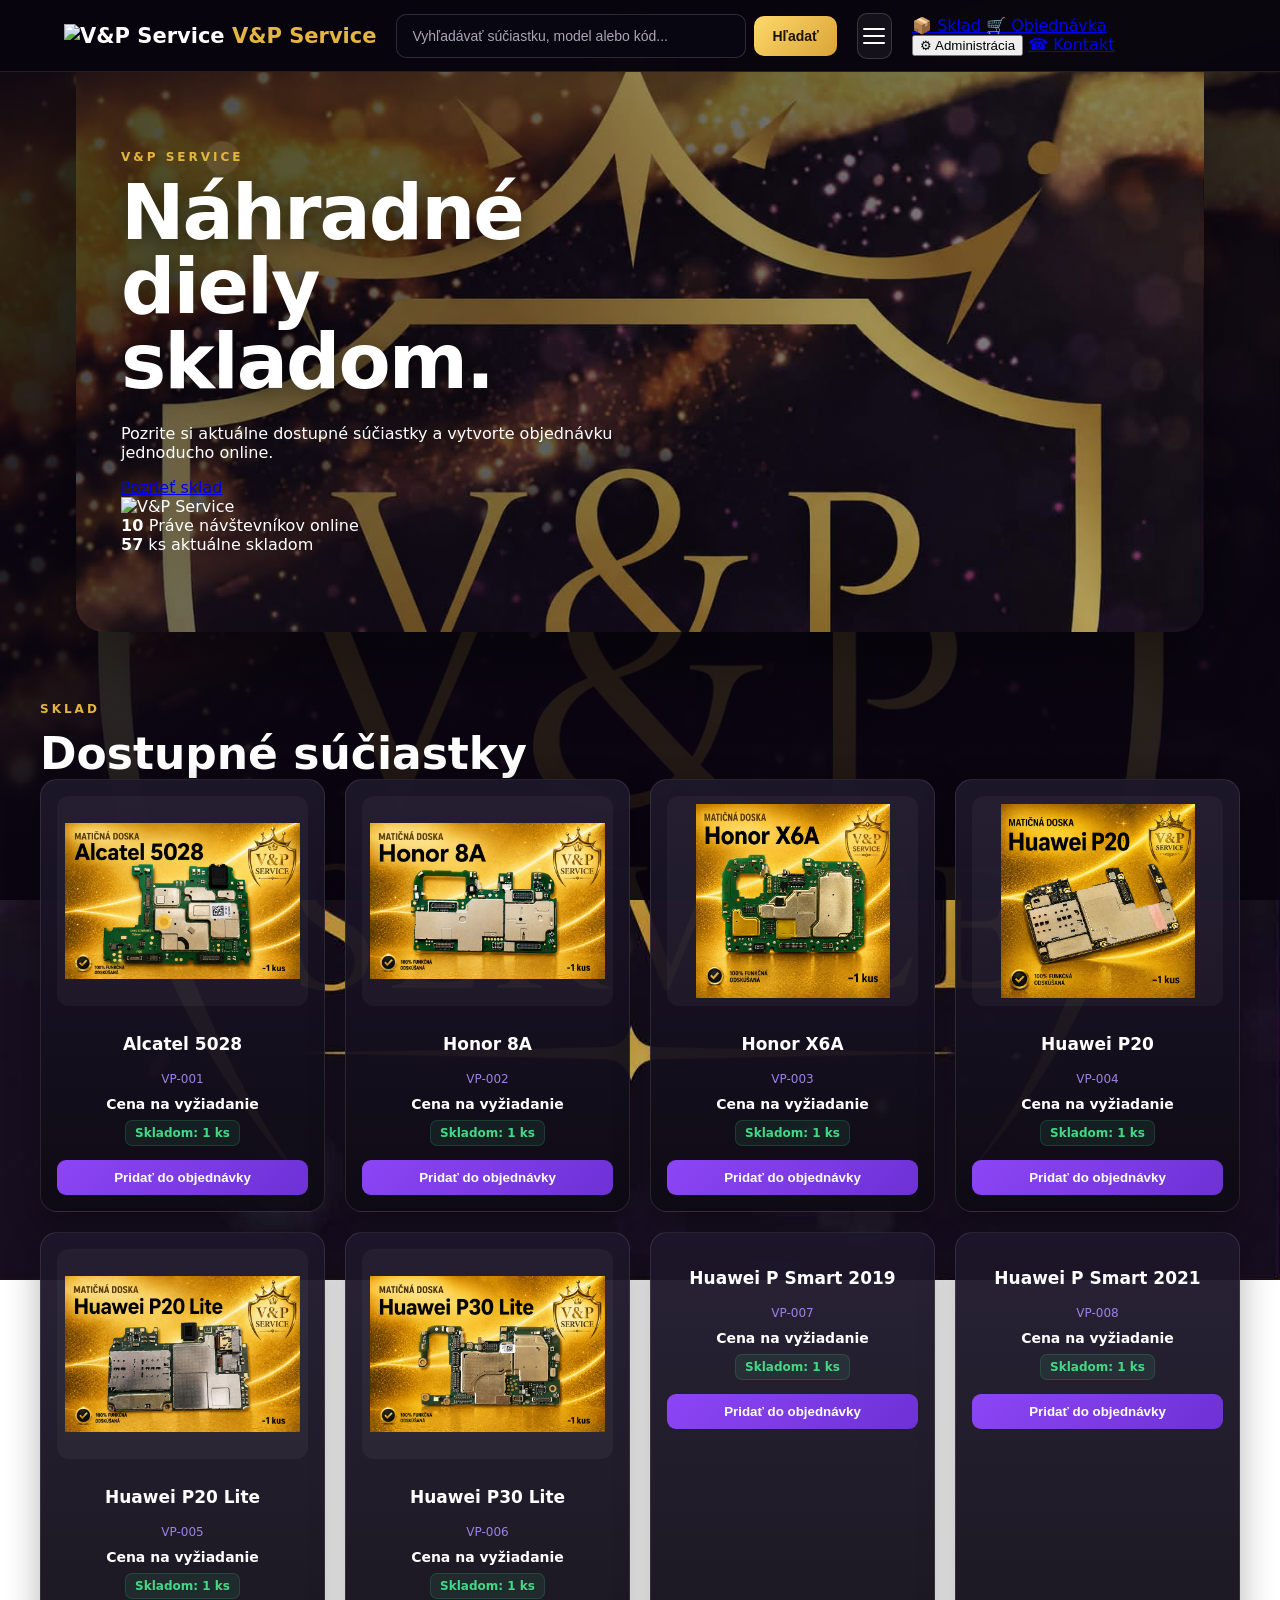
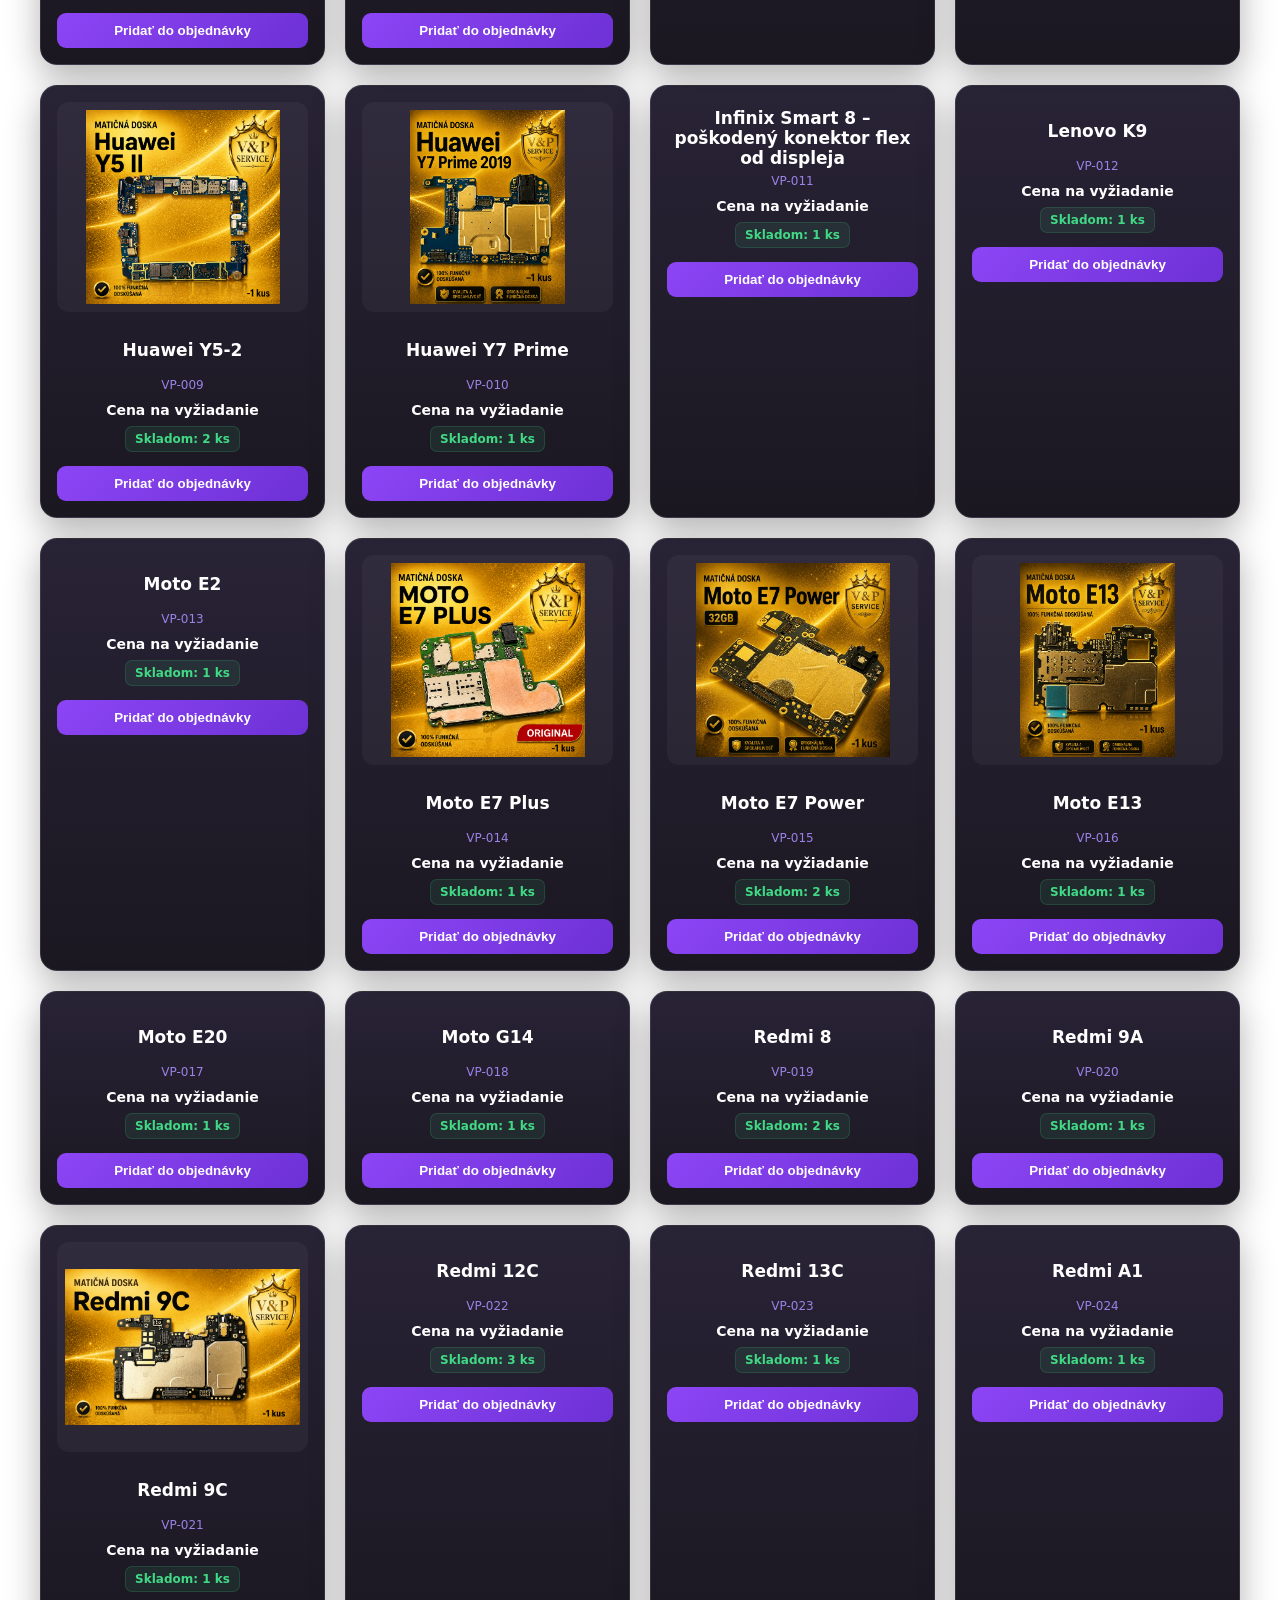
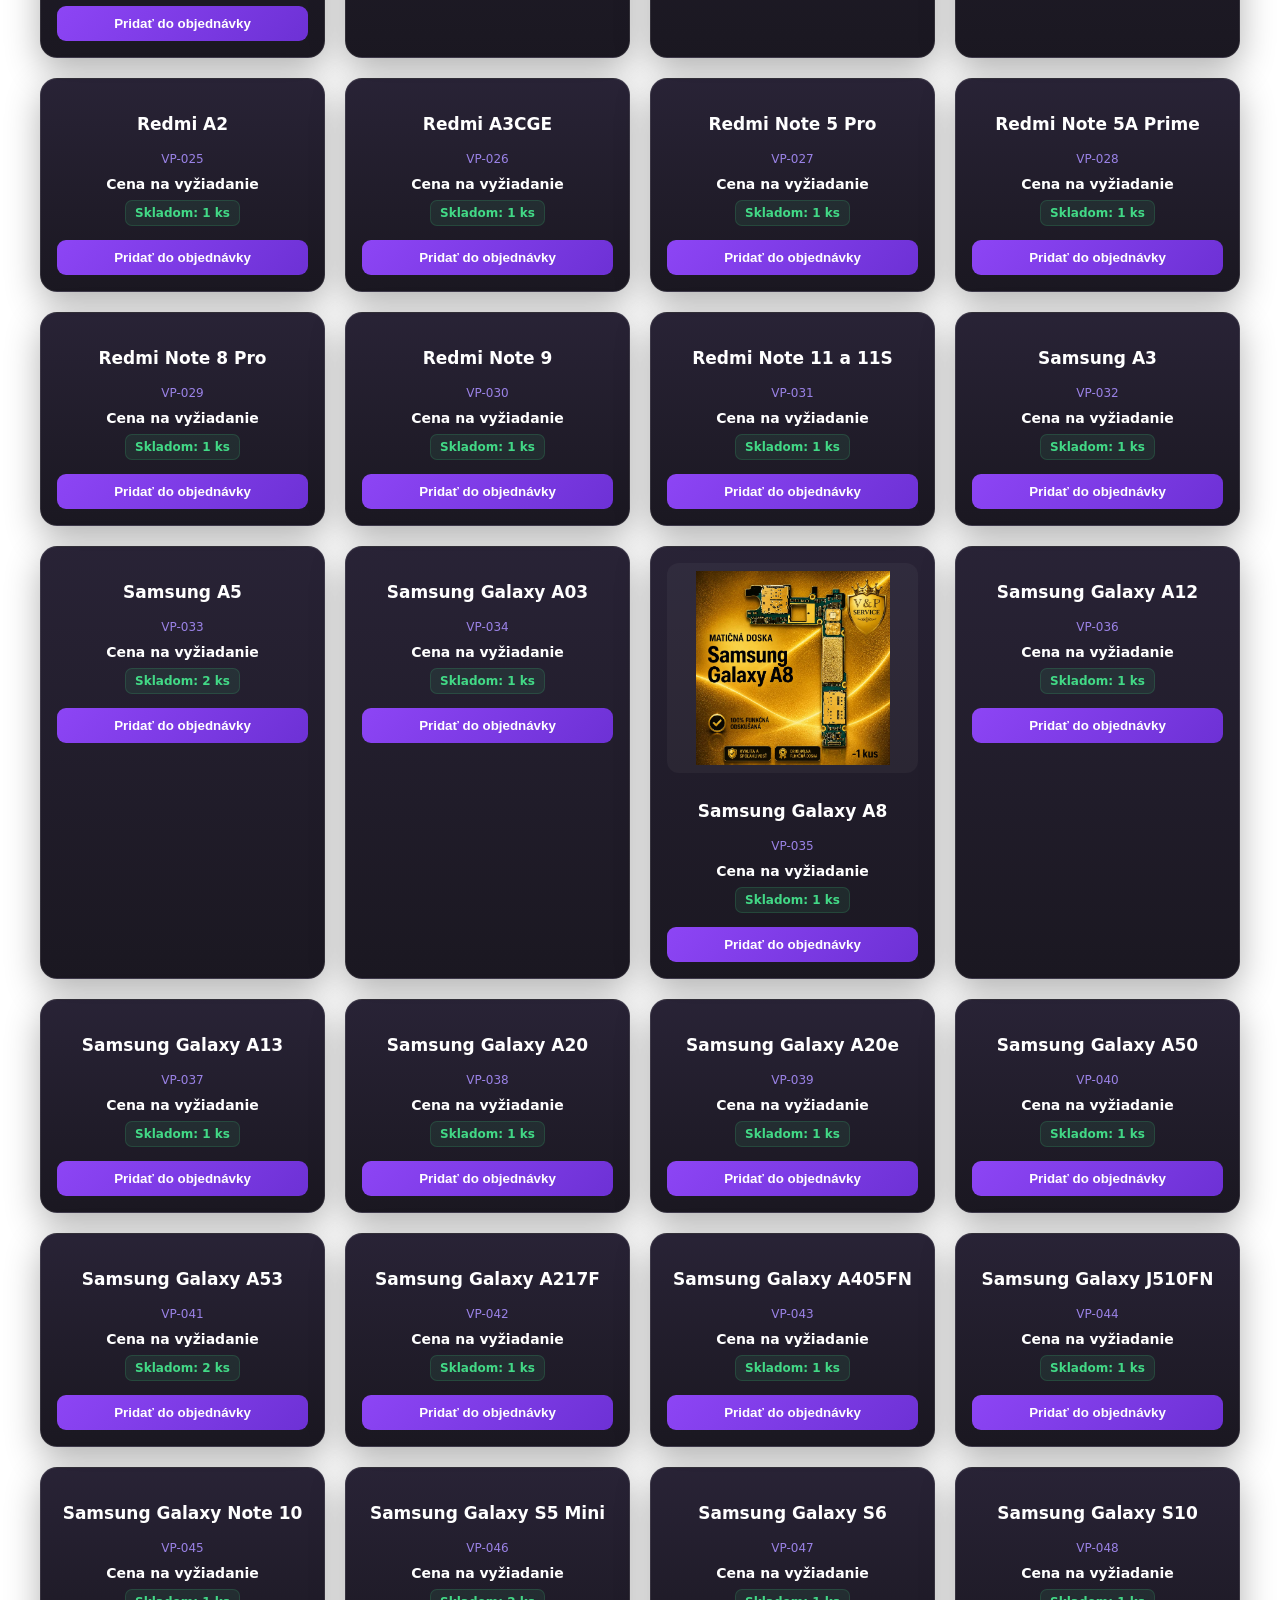
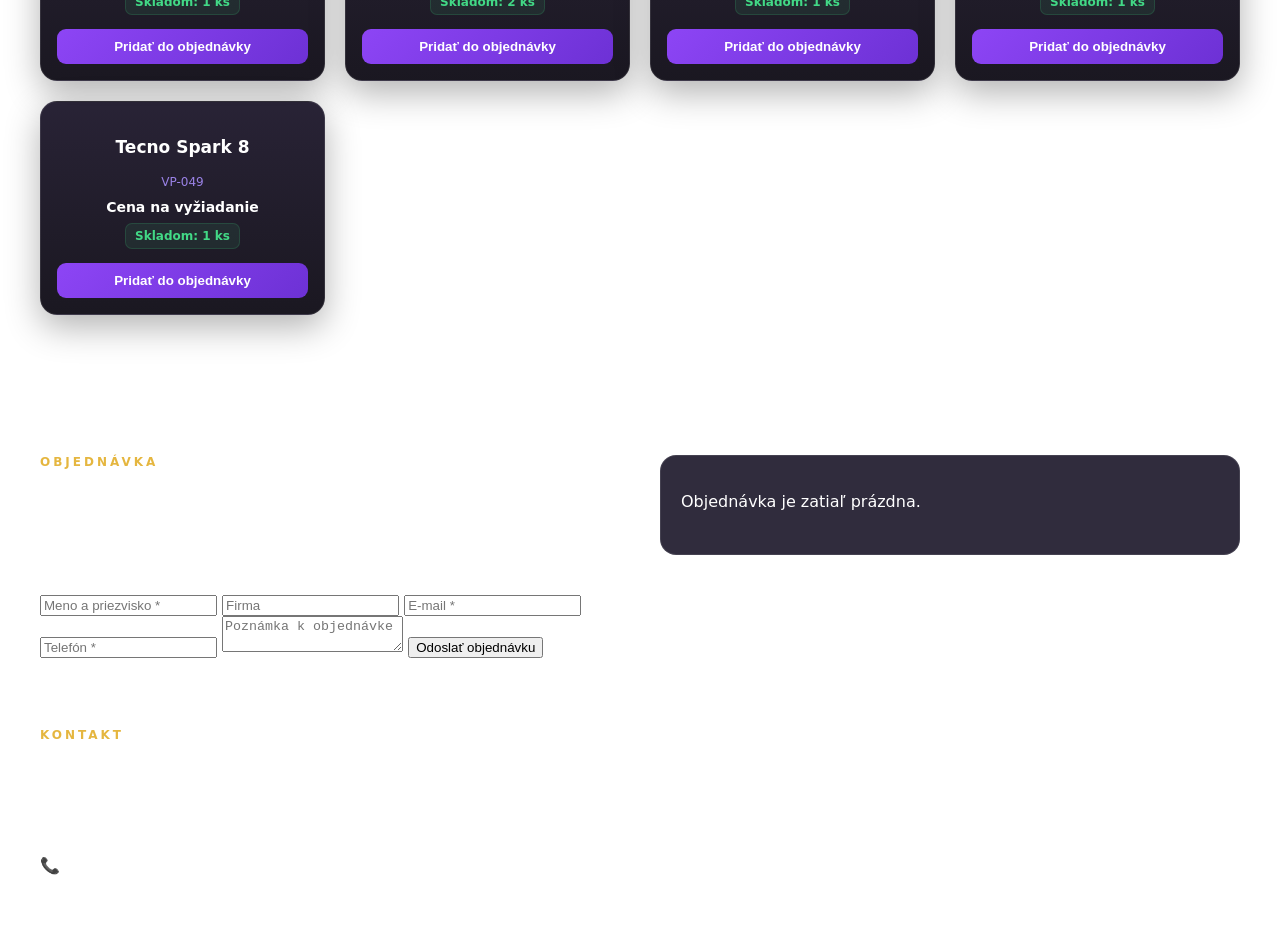
==== index.html @ aa8edf2a "Refactor index.html for improved layout and accessibility Updated HTML structure and improved access" ====
<!doctype html>
<html lang="sk">
<head>
  <meta charset="utf-8">
  <meta name="viewport" content="width=device-width,initial-scale=1">

  <title>V&P Service | Sklad náhradných dielov</title>

  <link rel="stylesheet" href="styles.css">
</head>

<body>

<header class="topbar">

  <div class="brand">

    <img src="logo.png" alt="V&P Service" class="small-logo">

    <span>
      <b>V&P</b> Service
    </span>

  </div>


  <form id="topSearch" class="top-search">

    <input
      id="search"
      type="search"
      placeholder="Vyhľadávať súčiastku, model alebo kód..."
      autocomplete="off"
    >

    <button type="submit">
      Hľadať
    </button>

  </form>


  <button id="menuBtn" class="menu-btn" type="button" aria-label="Menu">
    <span></span>
    <span></span>
    <span></span>
  </button>


  <div id="menu" class="menu">

    <a href="#sklad" id="menuStock">
      📦 Sklad
    </a>

    <a href="#objednavka">
      🛒 Objednávka
    </a>

    <button id="adminBtn">
      ⚙ Administrácia
    </button>

    <a href="#kontakt">
      ☎ Kontakt
    </a>

  </div>

</header>



<main>

  <!-- HERO -->

  <section class="hero">

    <div class="hero-content">

      <div class="hero-left">

        <div class="eyebrow">
          V&P SERVICE
        </div>

        <h1>
          Náhradné diely<br>
          skladom.
        </h1>

        <p>
          Pozrite si aktuálne dostupné súčiastky
          a vytvorte objednávku jednoducho online.
        </p>

        <a href="#sklad" class="main-button">
          Pozrieť sklad
        </a>

      </div>


      <div class="hero-logo">

        <img
          src="hero-logo.png"
          alt="V&P Service"
        >

      </div>


      <div class="stats">

        <div class="stat-row">

          <strong id="onlineCount">
            10
          </strong>

          <span>
            Práve návštevníkov online
          </span>

        </div>


        <div class="stat-line"></div>


        <div class="stat-row">

          <strong id="availableCount">
            57
          </strong>

          <span>
            ks aktuálne skladom
          </span>

        </div>

      </div>

    </div>

  </section>



  <!-- SKLAD -->

  <section id="sklad" class="section">

    <div class="section-title">

      <div class="eyebrow">
        SKLAD
      </div>

      <h2>
        Dostupné súčiastky
      </h2>

    </div>


    <div id="products" class="products"></div>

  </section>



  <!-- OBJEDNÁVKA -->

  <section id="objednavka" class="section order-section">

    <div class="section-title">

      <div class="eyebrow">
        OBJEDNÁVKA
      </div>

      <h2>
        Vaša objednávka
      </h2>

    </div>


    <div id="cart" class="cart">
      <p class="empty-cart">
        Objednávka je zatiaľ prázdna.
      </p>
    </div>


    <form id="orderForm" class="order-form">

      <input
        name="name"
        placeholder="Meno a priezvisko *"
        required
      >

      <input
        name="company"
        placeholder="Firma"
      >

      <input
        name="email"
        type="email"
        placeholder="E-mail *"
        required
      >

      <input
        name="phone"
        placeholder="Telefón *"
        required
      >

      <textarea
        name="note"
        placeholder="Poznámka k objednávke"
      ></textarea>

      <button type="submit" class="main-button">
        Odoslať objednávku
      </button>

    </form>

  </section>



  <!-- KONTAKT -->

  <section id="kontakt" class="contact">

    <div class="eyebrow">
      KONTAKT
    </div>

    <h2>
      V&P Service
    </h2>

    <p>
      Máte otázku alebo potrebujete konkrétny diel?
    </p>

    <p>
      📞 Telefón: doplňte telefónne číslo
    </p>

    <p>
      ✉ E-mail: doplňte e-mail
    </p>

  </section>

</main>



<!-- ADMINISTRÁCIA -->

<div id="adminModal" class="modal hidden">

  <div class="modal-box">

    <button id="closeAdmin" class="close">
      ×
    </button>

    <div class="eyebrow">
      ADMINISTRÁCIA
    </div>

    <h2>
      Správa skladu
    </h2>


    <form id="addForm" class="admin-form">

      <input
        name="name"
        placeholder="Názov súčiastky"
        required
      >

      <input
        name="code"
        placeholder="Kód / OEM číslo"
        required
      >

      <input
        name="price"
        type="number"
        min="0"
        step="0.01"
        placeholder="Cena €"
        required
      >

      <input
        name="qty"
        type="number"
        min="0"
        placeholder="Počet ks"
        required
      >

      <button class="main-button" type="submit">
        Pridať súčiastku
      </button>

    </form>


    <div id="adminList"></div>

    <button id="resetBtn" class="danger">
      Obnoviť demo sklad
    </button>

  </div>

</div>


<div id="toast" class="toast"></div>


<script src="app.js"></script>

</body>
</html>
---- styles.css ----
* {
  box-sizing: border-box;
}

html {
  scroll-behavior: smooth;
}

:root {
  --gold: #e5b63f;
  --gold-light: #ffd86b;
  --purple: #8d45f5;
  --purple-dark: #6d31d5;
  --dark: #08060d;
  --card: rgba(20, 15, 35, 0.9);
  --border: rgba(255, 255, 255, 0.12);
  --muted: #aaa5b5;
  --green: #42d986;
}

body {
  margin: 0;
  min-height: 100vh;

  font-family:
    Inter,
    system-ui,
    -apple-system,
    BlinkMacSystemFont,
    "Segoe UI",
    sans-serif;

  color: #fff;

  background:
    linear-gradient(
      rgba(8, 4, 15, 0.72),
      rgba(8, 4, 15, 0.9)
    ),
    url("pozadie.jpg");

  background-size: cover;
  background-position: center top;
  background-attachment: fixed;
  background-repeat: no-repeat;

  overflow-x: hidden;
}

/* ==================================================
   HORNÁ LIŠTA
================================================== */

.topbar {
  position: sticky;
  top: 0;
  z-index: 3000;

  width: 100%;
  min-height: 72px;

  display: flex;
  align-items: center;

  padding: 12px 5%;

  gap: 20px;

  background:
    rgba(8, 5, 14, 0.96);

  border-bottom:
    1px solid rgba(255, 255, 255, 0.1);

  backdrop-filter: blur(15px);
  -webkit-backdrop-filter: blur(15px);
}

.brand {
  flex-shrink: 0;

  color: white;

  font-size: 21px;
  font-weight: 800;

  white-space: nowrap;
}

.brand span {
  color: var(--gold);
}

/* ==================================================
   VYHĽADÁVANIE HORE
================================================== */

.top-search {
  flex: 1;

  max-width: 540px;

  margin: 0 auto;

  display: flex;
  align-items: center;

  gap: 8px;
}

.top-search input {
  width: 100%;

  padding: 12px 15px;

  color: white;

  background:
    rgba(255, 255, 255, 0.07);

  border:
    1px solid rgba(255, 255, 255, 0.18);

  border-radius: 10px;

  outline: none;

  font-size: 14px;
}

.top-search input::placeholder {
  color: #aaa5b5;
}

.top-search input:focus {
  border-color: var(--gold);

  box-shadow:
    0 0 0 3px rgba(229, 182, 63, 0.12);
}

.top-search button {
  flex-shrink: 0;

  padding: 12px 18px;

  color: #1b1308;

  background:
    linear-gradient(
      135deg,
      var(--gold-light),
      #d9a437
    );

  border: 0;
  border-radius: 10px;

  font-size: 14px;
  font-weight: 800;

  cursor: pointer;
}

/* ==================================================
   TRI ČIARKY
================================================== */

.menu-wrapper {
  position: relative;

  flex-shrink: 0;

  margin-left: auto;
}

.menu-btn {
  width: 46px;
  height: 46px;

  padding: 0;

  display: flex;
  flex-direction: column;
  justify-content: center;
  align-items: center;

  gap: 5px;

  color: white;

  background:
    rgba(255, 255, 255, 0.05);

  border:
    1px solid rgba(255, 255, 255, 0.16);

  border-radius: 10px;

  cursor: pointer;
}

.menu-btn:hover {
  background:
    rgba(255, 255, 255, 0.1);
}

.menu-btn span {
  display: block;

  width: 22px;
  height: 2px;

  background: white;

  border-radius: 2px;
}

/* ==================================================
   ROZBALENÉ MENU
================================================== */

.main-menu {
  position: absolute;

  top: 56px;
  right: 0;

  width: 235px;

  padding: 8px;

  display: block;

  background:
    rgba(18, 13, 28, 0.99);

  border:
    1px solid rgba(255, 255, 255, 0.14);

  border-radius: 14px;

  box-shadow:
    0 18px 45px rgba(0, 0, 0, 0.55);

  opacity: 0;
  visibility: hidden;

  transform: translateY(-8px);

  transition:
    opacity 0.2s ease,
    visibility 0.2s ease,
    transform 0.2s ease;

  pointer-events: none;
}

.main-menu.open {
  opacity: 1;
  visibility: visible;

  transform: translateY(0);

  pointer-events: auto;
}

.main-menu a,
.main-menu button {
  width: 100%;

  display: flex;
  align-items: center;

  padding: 13px 14px;

  margin: 2px 0;

  color: white;

  background: transparent;

  border: 0;
  border-radius: 9px;

  text-decoration: none;

  font-family: inherit;
  font-size: 15px;
  font-weight: 600;

  text-align: left;

  cursor: pointer;
}

.main-menu a:hover,
.main-menu button:hover {
  color: var(--gold-light);

  background:
    rgba(255, 255, 255, 0.08);
}

/* ==================================================
   HLAVNÝ OBSAH
================================================== */

main {
  width: min(1200px, 94%);
  margin: 0 auto;
}

.section {
  padding: 70px 0;
}

/* ==================================================
   HERO
================================================== */

.hero {
  width: min(1200px, 94%);
  min-height: 560px;

  margin: 0 auto;

  display: grid;

  grid-template-columns: 1.2fr 0.8fr;

  align-items: center;

  gap: 40px;

  background:
    linear-gradient(
      90deg,
      rgba(8, 4, 15, 0.62),
      rgba(8, 4, 15, 0.28)
    ),
    url("pozadie.jpg");

  background-size: cover;
  background-position: center 18%;

  border-radius:
    0 0 28px 28px;

  overflow: hidden;

  box-shadow:
    0 25px 80px rgba(0, 0, 0, 0.4);
}

.hero > div {
  position: relative;
  z-index: 2;
}

.hero > div:first-child {
  padding: 45px;
}

.eyebrow {
  margin: 0 0 12px;

  color: var(--gold);

  font-size: 12px;
  font-weight: 800;

  letter-spacing: 3px;
}

.hero h1 {
  margin: 0 0 25px;

  color: white;

  font-size:
    clamp(46px, 6vw, 76px);

  line-height: 0.98;

  letter-spacing: -2px;

  text-align: left;

  text-shadow:
    0 5px 25px rgba(0, 0, 0, 0.55);
}

.hero .lead {
  max-width: 620px;

  margin: 0 0 30px;

  color: #ddd8e3;

  font-size: 17px;

  line-height: 1.7;
}

.hero-card {
  display: grid;

  grid-template-columns: auto 1fr;

  gap: 12px 20px;

  margin-right: 35px;

  padding: 30px;

  background:
    rgba(13, 10, 21, 0.9);

  border:
    1px solid rgba(229, 182, 63, 0.2);

  border-radius: 22px;

  box-shadow:
    0 25px 70px rgba(0, 0, 0, 0.5);

  backdrop-filter: blur(12px);
}

.hero-card strong {
  color: var(--gold-light);

  font-size: 39px;
}

.hero-card span {
  align-self: center;

  color: var(--muted);

  font-size: 13px;
}

/* ==================================================
   TLAČIDLÁ
================================================== */

.btn {
  display: inline-flex;
  align-items: center;
  justify-content: center;

  padding: 13px 22px;

  color: white;

  background:
    linear-gradient(
      135deg,
      var(--purple),
      var(--purple-dark)
    );

  border: 0;
  border-radius: 11px;

  text-decoration: none;

  font-size: 14px;
  font-weight: 800;

  cursor: pointer;

  box-shadow:
    0 10px 30px rgba(141, 69, 245, 0.25);
}

.btn:hover {
  transform: translateY(-1px);

  box-shadow:
    0 14px 32px rgba(141, 69, 245, 0.35);
}

/* ==================================================
   SKLAD
================================================== */

.section-head {
  display: flex;
  align-items: flex-end;
  justify-content: space-between;

  gap: 30px;

  margin-bottom: 30px;
}

h2 {
  margin: 8px 0 0;

  font-size:
    clamp(30px, 4vw, 44px);

  text-align: left;
}

#search {
  width: 350px;
  max-width: 100%;

  padding: 13px 15px;

  color: white;

  background:
    rgba(10, 7, 18, 0.75);

  border:
    1px solid rgba(255, 255, 255, 0.15);

  border-radius: 10px;

  outline: none;

  font-size: 14px;
}

#search:focus {
  border-color: var(--gold);
}

/* ==================================================
   PRODUKTY
================================================== */

#products {
  display: grid;

  grid-template-columns:
    repeat(4, minmax(0, 1fr));

  gap: 20px;

  width: 100%;
}

.product {
  padding: 16px;

  background:
    linear-gradient(
      180deg,
      rgba(29, 23, 43, 0.95),
      rgba(14, 11, 21, 0.95)
    );

  border:
    1px solid rgba(255, 255, 255, 0.1);

  border-radius: 17px;

  text-align: center;

  box-shadow:
    0 12px 35px rgba(0, 0, 0, 0.3);

  overflow: hidden;

  transition:
    transform 0.25s ease,
    border-color 0.25s ease;
}

.product:hover {
  transform: translateY(-5px);

  border-color:
    rgba(229, 182, 63, 0.35);
}

.product img {
  display: block;

  width: 100%;
  height: 210px;

  object-fit: contain;

  margin: 0 auto 15px;

  padding: 8px;

  border-radius: 12px;

  background:
    rgba(255, 255, 255, 0.04);
}

.product h3 {
  min-height: 45px;

  display: flex;
  align-items: center;
  justify-content: center;

  margin: 6px 0;

  font-size: 17px;

  text-align: center;
}

.code {
  margin-bottom: 10px;

  color: #9a82e6;

  font-size: 12px;
}

.price {
  margin-bottom: 8px;

  font-size: 14px;
  font-weight: 700;
}

.stock {
  display: inline-block;

  margin-bottom: 14px;

  padding: 5px 9px;

  color: var(--green);

  background:
    rgba(66, 217, 134, 0.09);

  border:
    1px solid rgba(66, 217, 134, 0.16);

  border-radius: 7px;

  font-size: 12px;
  font-weight: 700;
}

.product button {
  width: 100%;

  padding: 10px;

  color: white;

  background:
    linear-gradient(
      135deg,
      var(--purple),
      var(--purple-dark)
    );

  border: 0;
  border-radius: 9px;

  font-weight: 700;

  cursor: pointer;
}

/* ==================================================
   VYHĽADANIE NIČ NENAŠLO
================================================== */

.no-results {
  grid-column: 1 / -1;

  padding: 70px 20px;

  text-align: center;
}

.no-results-icon {
  font-size: 42px;
}

.no-results h3 {
  font-size: 24px;
}

.no-results p {
  color: var(--muted);
}

/* ==================================================
   OBJEDNÁVKA
================================================== */

.order-section {
  display: grid;

  grid-template-columns: 1fr 1fr;

  gap: 40px;

  align-items: start;
}

#cart {
  min-height: 100px;

  padding: 20px;

  background:
    rgba(20, 15, 35, 0.88);

  border:
    1px solid rgba(255, 255, 255, 0.1);

  border-radius: 16px;
}

.cart-item {
  display: flex;

  align-items: center;
  justify-content: space-between;

  gap: 15px;

  padding: 12px 0;

  border-bottom:
    1px solid rgba(255, 255, 255, 0.08);
}

.cart-item button {
  padding: 7px 10px;

  color: white;

  background:
    #6e2d3c;

  border: 0;
  border-radius: 7px;

  cursor: pointer;
}

.form {
  display: flex;
  flex-direction: column;

  gap: 12px;
}

.form input,
.form textarea {
  width: 100%;

  padding: 13px 14px;

  color: white;

  background:
    rgba(10, 7, 18, 0.75);

  border:
    1px solid rgba(255, 255, 255, 0.12);

  border-radius: 10px;

  outline: none;

  font: inherit;
}

.form textarea {
  min-height: 120px;

  resize: vertical;
}

.muted {
  color: #7f788b;

  font-size: 12px;

  text-align: center;
}

/* ==================================================
   KONTAKT
================================================== */

.contact-section {
  display: grid;

  grid-template-columns: 1fr 1fr;

  gap: 40px;

  align-items: center;

  padding-bottom: 100px;
}

.contact-text {
  max-width: 550px;

  color: #bdb8c8;

  font-size: 17px;

  line-height: 1.7;
}

.contact-box {
  padding: 25px;

  background:
    rgba(20, 15, 35, 0.88);

  border:
    1px solid rgba(255, 255, 255, 0.12);

  border-radius: 18px;
}

.contact-item {
  display: flex;
  flex-direction: column;

  gap: 6px;

  padding: 14px 0;

  border-bottom:
    1px solid rgba(255, 255, 255, 0.08);
}

.contact-item:last-child {
  border-bottom: 0;
}

.contact-item strong {
  color: var(--gold-light);
}

.contact-item a,
.contact-item span {
  color: white;

  text-decoration: none;

  font-size: 16px;
}

/* ==================================================
   ADMINISTRÁCIA
================================================== */

.hidden {
  display: none !important;
}

.modal {
  position: fixed;

  inset: 0;

  z-index: 5000;

  display: flex;

  align-items: center;
  justify-content: center;

  padding: 20px;

  background:
    rgba(0, 0, 0, 0.75);

  backdrop-filter: blur(8px);
}

.modal-box {
  position: relative;

  width: min(650px, 100%);

  max-height: 90vh;

  overflow-y: auto;

  padding: 30px;

  background:
    #171321;

  border:
    1px solid rgba(255, 255, 255, 0.14);

  border-radius: 20px;

  box-shadow:
    0 30px 100px rgba(0, 0, 0, 0.6);
}

.close {
  position: absolute;

  top: 12px;
  right: 15px;

  width: 38px;
  height: 38px;

  color: white;

  background:
    rgba(255,255,255,0.08);

  border: 0;
  border-radius: 8px;

  font-size: 24px;

  cursor: pointer;
}

.admin-form {
  display: flex;
  flex-direction: column;

  gap: 10px;
}

.admin-form input {
  padding: 12px;

  color: white;

  background:
    rgba(0, 0, 0, 0.3);

  border:
    1px solid rgba(255,255,255,0.12);

  border-radius: 9px;
}

.danger {
  margin-top: 20px;

  padding: 11px 15px;

  color: #ffaaaa;

  background:
    rgba(160, 40, 55, 0.25);

  border: 0;
  border-radius: 8px;

  cursor: pointer;
}

/* ==================================================
   MOBIL
================================================== */

@media (max-width: 1000px) {

  #products {
    grid-template-columns:
      repeat(3, minmax(0, 1fr));
  }

  .hero {
    grid-template-columns: 1fr;

    padding: 55px 0;
  }

  .hero-card {
    margin: 0 30px 30px;
  }

  .order-section,
  .contact-section {
    grid-template-columns: 1fr;
  }
}

@media (max-width: 800px) {

  .topbar {
    flex-wrap: wrap;

    padding: 12px 5%;
  }

  .top-search {
    order: 3;

    width: 100%;
    max-width: none;

    margin-top: 4px;
  }

  #products {
    grid-template-columns:
      repeat(2, minmax(0, 1fr));
  }

  .section-head {
    flex-direction: column;

    align-items: stretch;
  }

  #search {
    width: 100%;
  }
}

@media (max-width: 500px) {

  .brand {
    font-size: 18px;
  }

  .menu-btn {
    width: 42px;
    height: 42px;
  }

  .top-search button {
    padding: 12px 14px;
  }

  #products {
    grid-template-columns:
      repeat(2, minmax(0, 1fr));

    gap: 10px;
  }

  .product {
    padding: 10px;
  }

  .product img {
    height: 135px;
  }

  .product h3 {
    min-height: 40px;

    font-size: 14px;
  }

  .product button {
    padding: 9px 5px;

    font-size: 12px;
  }

  .hero h1 {
    font-size: 45px;
  }
}
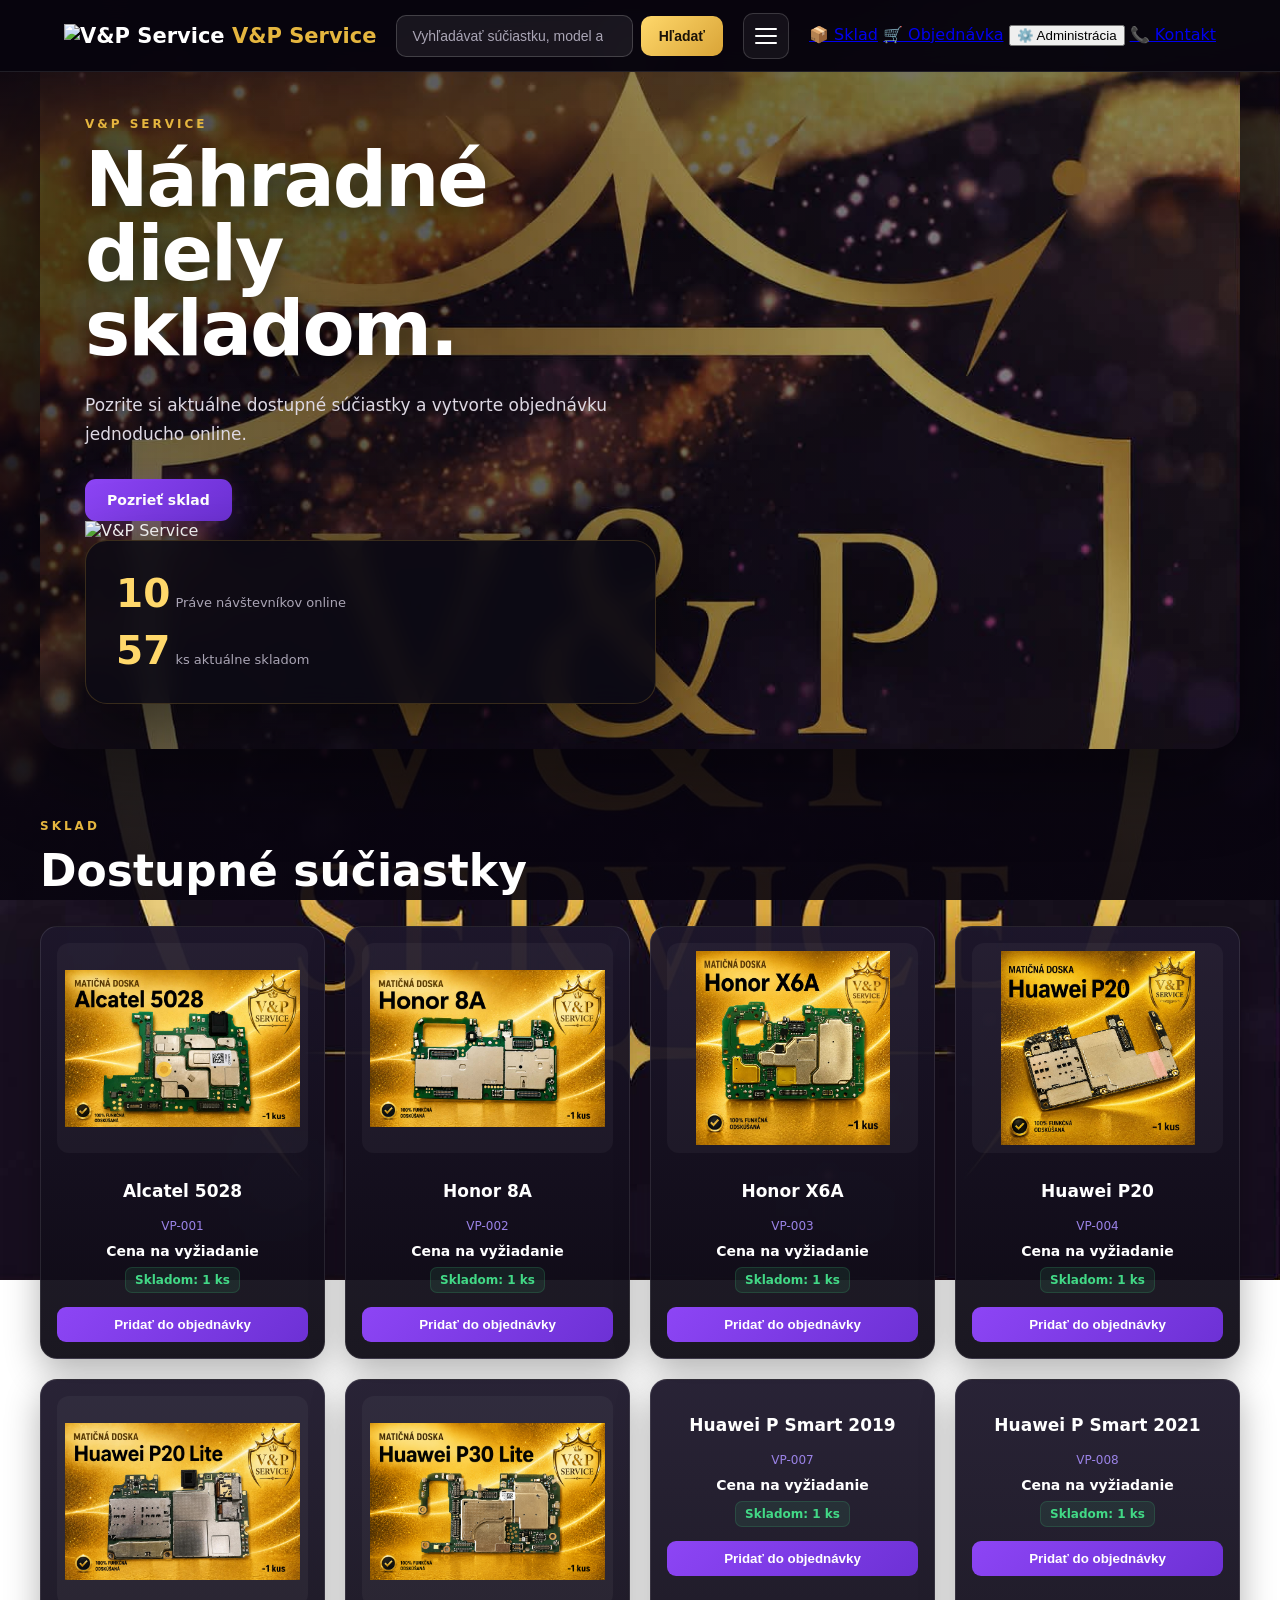
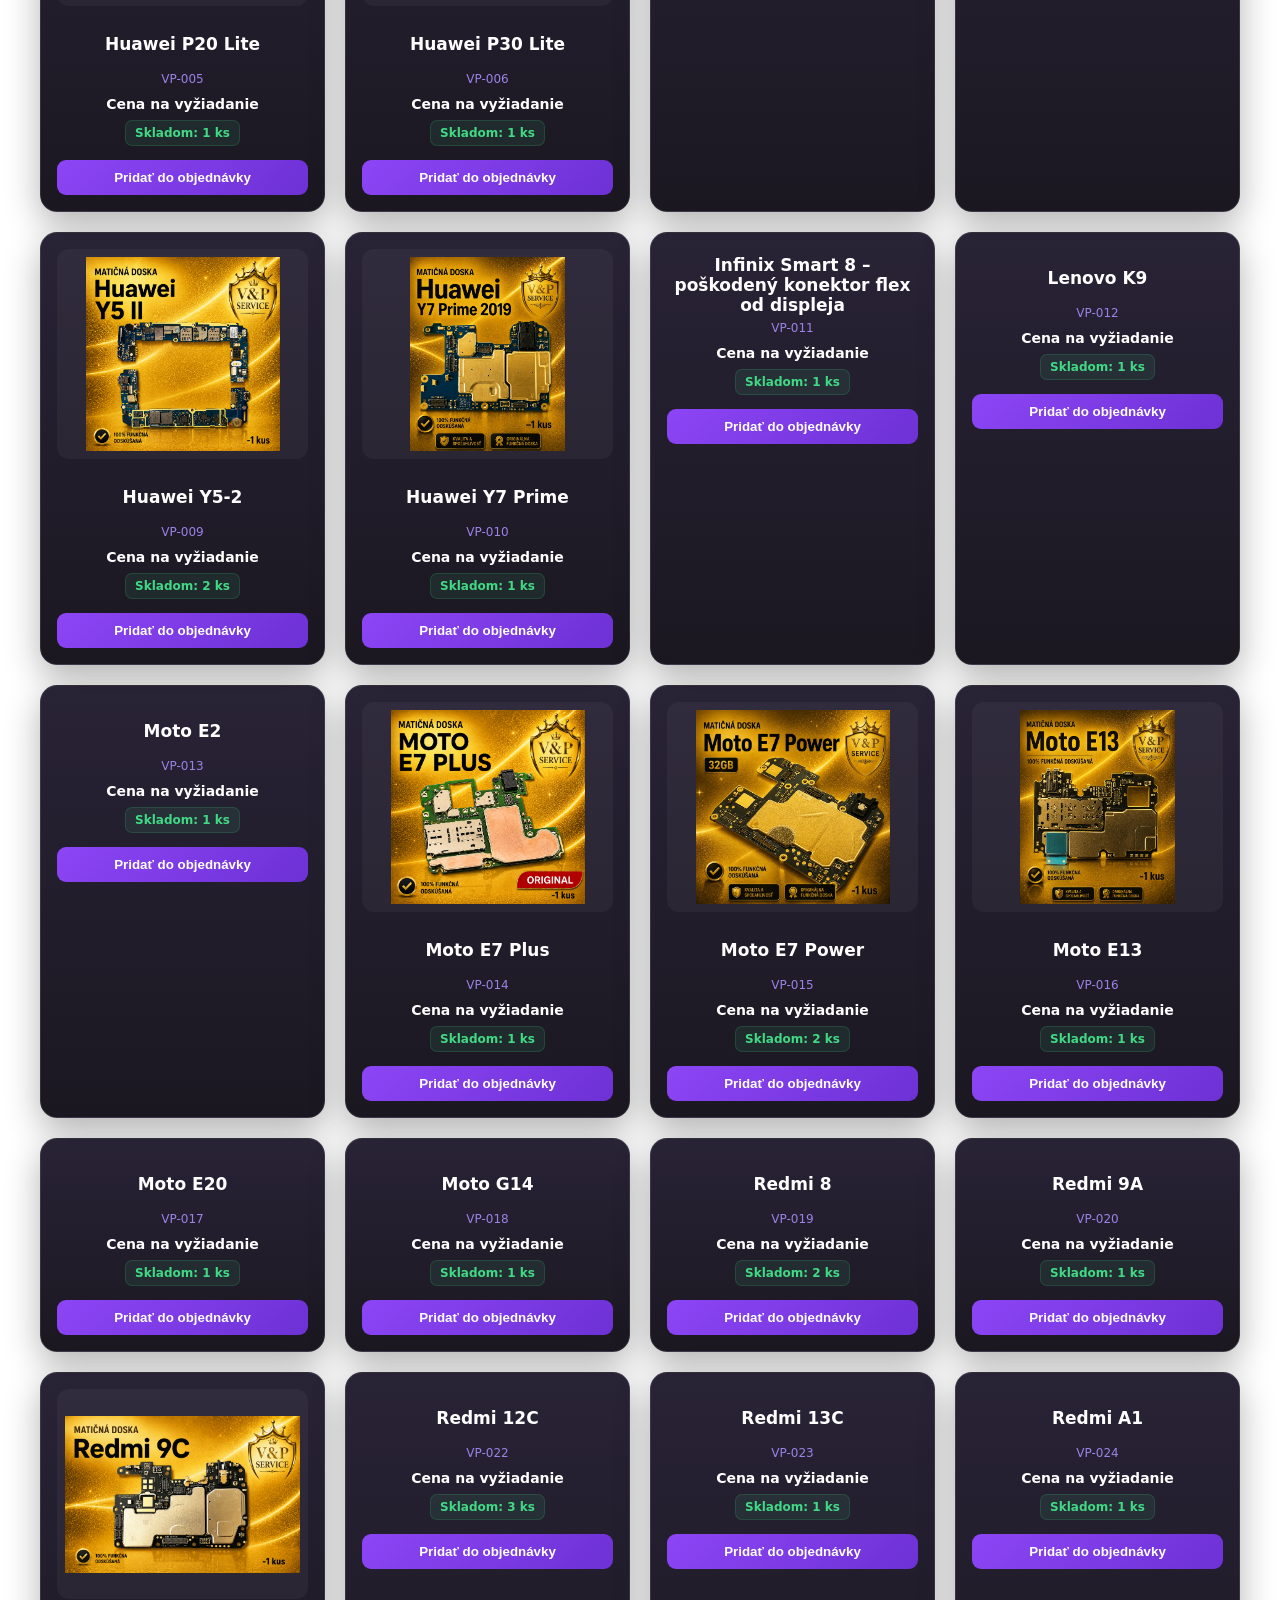
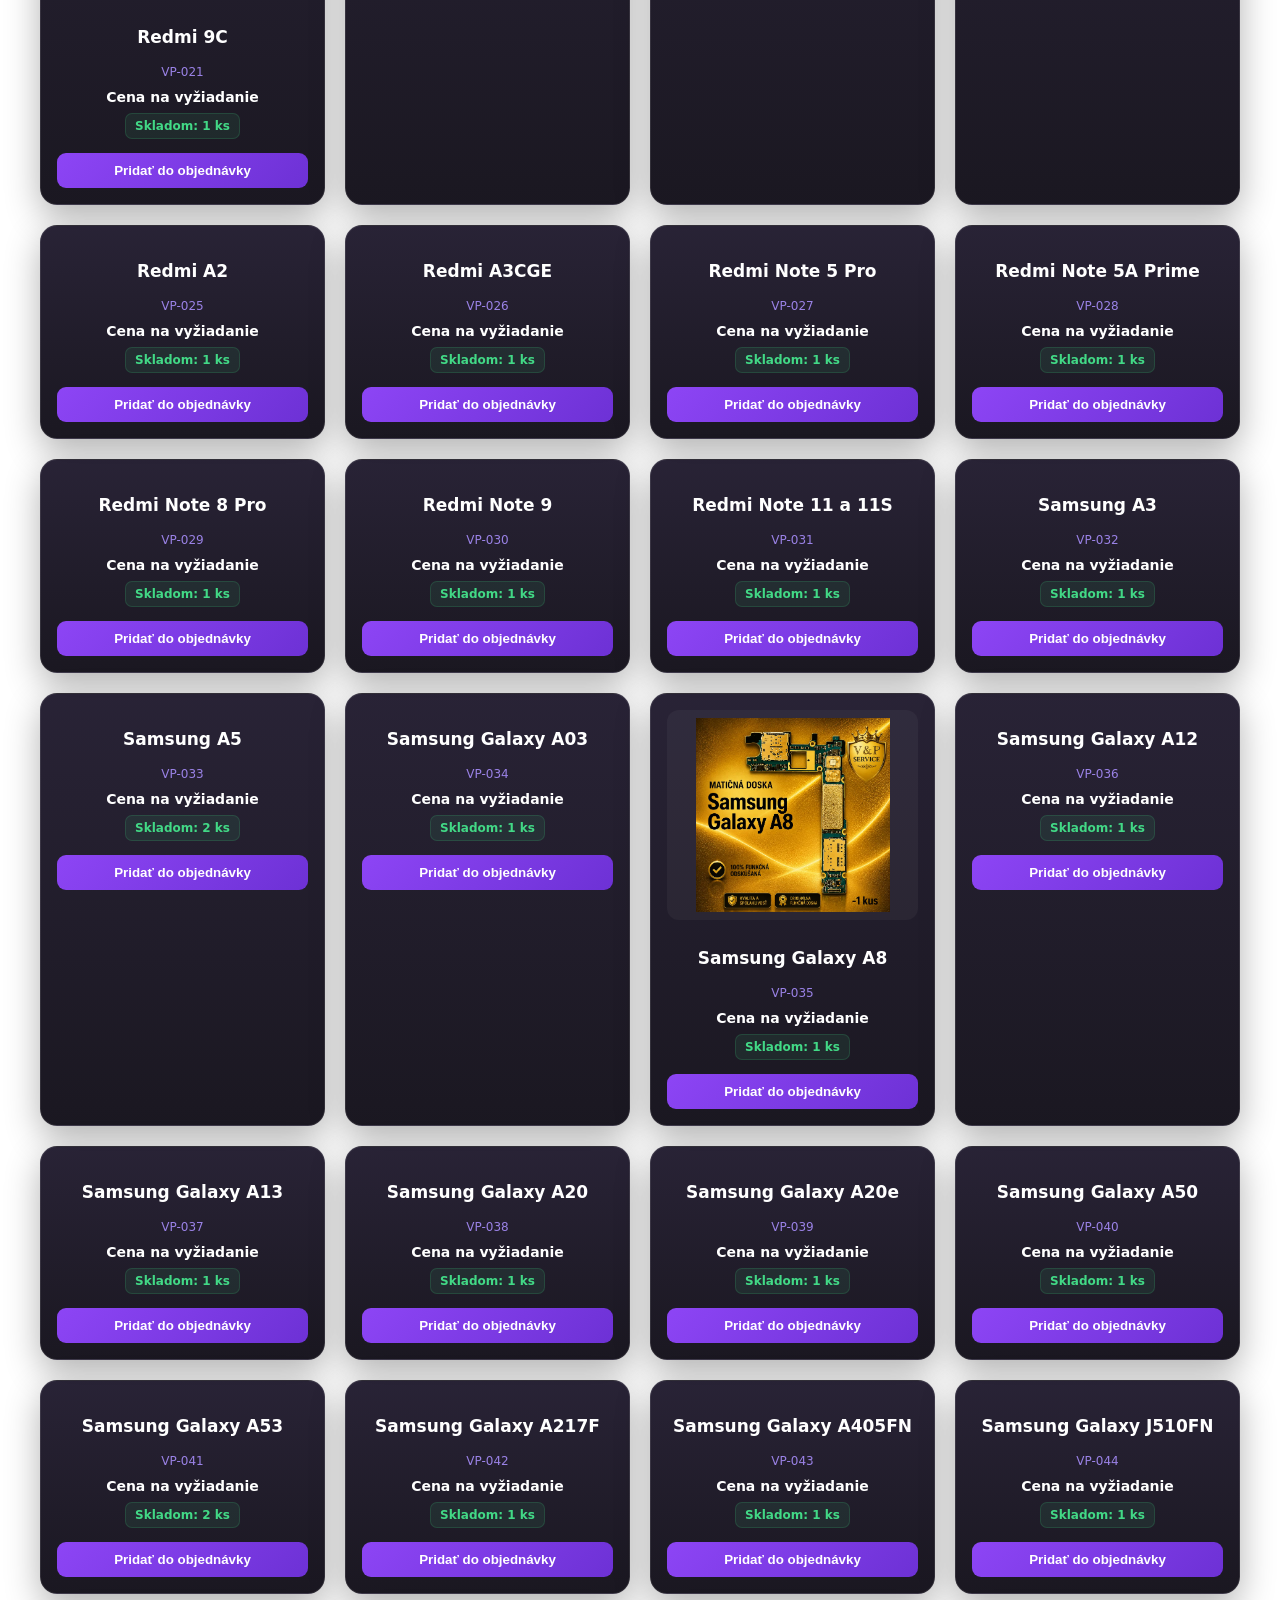
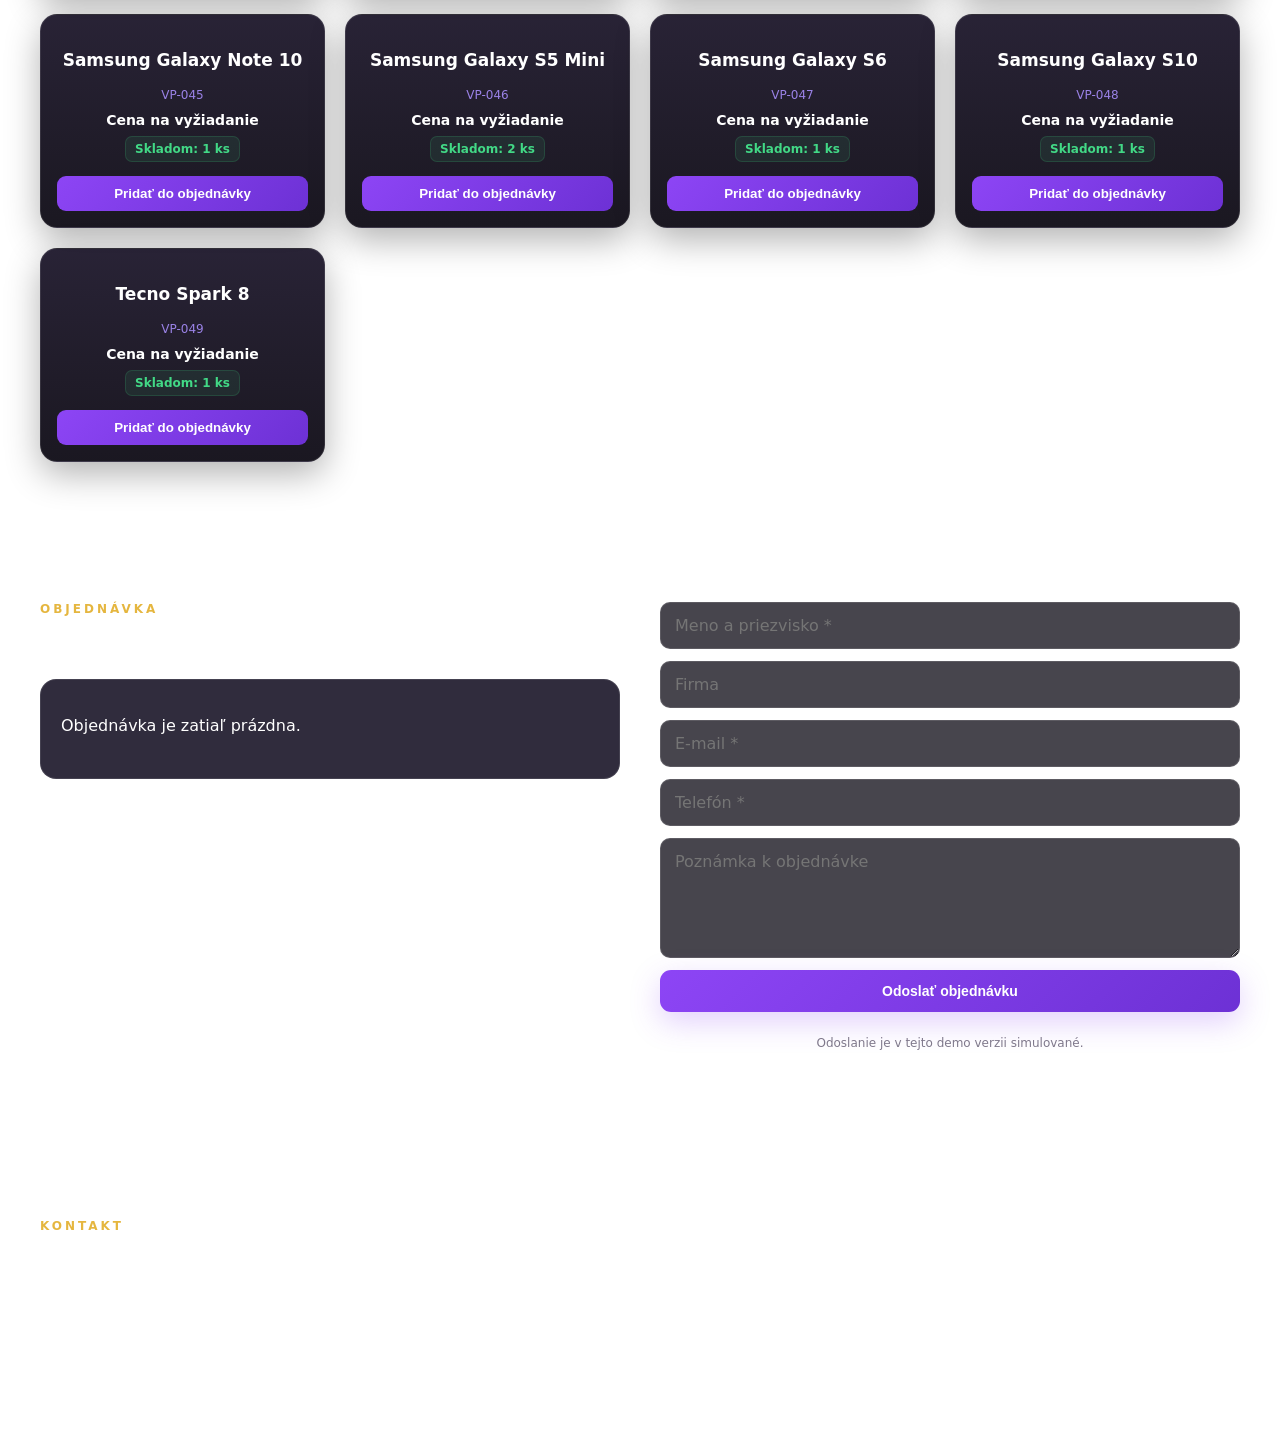
==== commit 6d1b1ea7: "Refactor index.html for improved structure and accessibility Refactor HTML structure and improve acc" ====
--- a/index.html
+++ b/index.html
@@ -14,280 +14,227 @@
 <header class="topbar">
 
   <div class="brand">
-
-    <img src="logo.png" alt="V&P Service" class="small-logo">
-
-    <span>
-      <b>V&P</b> Service
-    </span>
-
-  </div>
-
-
-  <form id="topSearch" class="top-search">
-
-    <input
-      id="search"
+    <img src="logo.png" alt="V&P Service">
+    <span>V&P Service</span>
+  </div>
+
+  <div class="top-search">
+    <input
+      id="topSearch"
       type="search"
       placeholder="Vyhľadávať súčiastku, model alebo kód..."
-      autocomplete="off"
-    >
-
-    <button type="submit">
-      Hľadať
-    </button>
-
-  </form>
-
-
-  <button id="menuBtn" class="menu-btn" type="button" aria-label="Menu">
+    >
+    <button id="topSearchBtn">Hľadať</button>
+  </div>
+
+  <button id="menuBtn" class="menu-btn" aria-label="Otvoriť menu">
     <span></span>
     <span></span>
     <span></span>
   </button>
 
-
   <div id="menu" class="menu">
-
-    <a href="#sklad" id="menuStock">
-      📦 Sklad
-    </a>
-
-    <a href="#objednavka">
-      🛒 Objednávka
-    </a>
-
-    <button id="adminBtn">
-      ⚙ Administrácia
-    </button>
-
-    <a href="#kontakt">
-      ☎ Kontakt
-    </a>
-
+    <a href="#sklad">📦 Sklad</a>
+    <a href="#objednavka">🛒 Objednávka</a>
+    <button id="adminBtn">⚙️ Administrácia</button>
+    <a href="#kontakt">📞 Kontakt</a>
   </div>
 
 </header>
 
 
+<section class="hero">
+
+  <div class="hero-content">
+
+    <div class="hero-text">
+
+      <p class="eyebrow">V&P SERVICE</p>
+
+      <h1>
+        Náhradné diely<br>
+        skladom.
+      </h1>
+
+      <p class="lead">
+        Pozrite si aktuálne dostupné súčiastky
+        a vytvorte objednávku jednoducho online.
+      </p>
+
+      <a class="btn hero-btn" href="#sklad">
+        Pozrieť sklad
+      </a>
+
+    </div>
+
+
+    <div class="hero-logo">
+      <img src="logo.png" alt="V&P Service">
+    </div>
+
+
+    <div class="hero-card">
+
+      <div class="stat">
+
+        <strong id="onlineVisitors">10</strong>
+
+        <span>
+          Práve návštevníkov online
+        </span>
+
+      </div>
+
+      <div class="stat-divider"></div>
+
+      <div class="stat">
+
+        <strong id="availableCount">
+          57
+        </strong>
+
+        <span>
+          ks aktuálne skladom
+        </span>
+
+      </div>
+
+    </div>
+
+  </div>
+
+</section>
+
 
 <main>
 
-  <!-- HERO -->
-
-  <section class="hero">
-
-    <div class="hero-content">
-
-      <div class="hero-left">
-
-        <div class="eyebrow">
-          V&P SERVICE
-        </div>
-
-        <h1>
-          Náhradné diely<br>
-          skladom.
-        </h1>
-
-        <p>
-          Pozrite si aktuálne dostupné súčiastky
-          a vytvorte objednávku jednoducho online.
-        </p>
-
-        <a href="#sklad" class="main-button">
-          Pozrieť sklad
-        </a>
-
-      </div>
-
-
-      <div class="hero-logo">
-
-        <img
-          src="hero-logo.png"
-          alt="V&P Service"
-        >
-
-      </div>
-
-
-      <div class="stats">
-
-        <div class="stat-row">
-
-          <strong id="onlineCount">
-            10
-          </strong>
-
-          <span>
-            Práve návštevníkov online
-          </span>
-
-        </div>
-
-
-        <div class="stat-line"></div>
-
-
-        <div class="stat-row">
-
-          <strong id="availableCount">
-            57
-          </strong>
-
-          <span>
-            ks aktuálne skladom
-          </span>
-
-        </div>
-
-      </div>
-
-    </div>
-
-  </section>
-
-
-
-  <!-- SKLAD -->
-
-  <section id="sklad" class="section">
-
-    <div class="section-title">
-
-      <div class="eyebrow">
-        SKLAD
-      </div>
+<section id="sklad" class="section">
+
+  <div class="section-head">
+
+    <div>
+      <p class="eyebrow">SKLAD</p>
 
       <h2>
         Dostupné súčiastky
       </h2>
-
     </div>
 
-
-    <div id="products" class="products"></div>
-
-  </section>
-
-
-
-  <!-- OBJEDNÁVKA -->
-
-  <section id="objednavka" class="section order-section">
-
-    <div class="section-title">
-
-      <div class="eyebrow">
-        OBJEDNÁVKA
-      </div>
-
-      <h2>
-        Vaša objednávka
-      </h2>
-
-    </div>
-
-
-    <div id="cart" class="cart">
-      <p class="empty-cart">
-        Objednávka je zatiaľ prázdna.
-      </p>
-    </div>
-
-
-    <form id="orderForm" class="order-form">
-
-      <input
-        name="name"
-        placeholder="Meno a priezvisko *"
-        required
-      >
-
-      <input
-        name="company"
-        placeholder="Firma"
-      >
-
-      <input
-        name="email"
-        type="email"
-        placeholder="E-mail *"
-        required
-      >
-
-      <input
-        name="phone"
-        placeholder="Telefón *"
-        required
-      >
-
-      <textarea
-        name="note"
-        placeholder="Poznámka k objednávke"
-      ></textarea>
-
-      <button type="submit" class="main-button">
-        Odoslať objednávku
-      </button>
-
-    </form>
-
-  </section>
-
-
-
-  <!-- KONTAKT -->
-
-  <section id="kontakt" class="contact">
-
-    <div class="eyebrow">
-      KONTAKT
-    </div>
+  </div>
+
+
+  <div id="products" class="grid"></div>
+
+</section>
+
+
+<section id="objednavka" class="section order-section">
+
+  <div>
+
+    <p class="eyebrow">
+      OBJEDNÁVKA
+    </p>
 
     <h2>
-      V&P Service
+      Vaša objednávka
     </h2>
 
-    <p>
-      Máte otázku alebo potrebujete konkrétny diel?
+    <div id="cart"></div>
+
+  </div>
+
+
+  <form id="orderForm" class="form">
+
+    <input
+      name="name"
+      placeholder="Meno a priezvisko *"
+      required
+    >
+
+    <input
+      name="company"
+      placeholder="Firma"
+    >
+
+    <input
+      name="email"
+      type="email"
+      placeholder="E-mail *"
+      required
+    >
+
+    <input
+      name="phone"
+      placeholder="Telefón *"
+      required
+    >
+
+    <textarea
+      name="note"
+      placeholder="Poznámka k objednávke"
+    ></textarea>
+
+    <button
+      class="btn"
+      type="submit"
+    >
+      Odoslať objednávku
+    </button>
+
+    <p class="muted">
+      Odoslanie je v tejto demo verzii simulované.
     </p>
 
-    <p>
-      📞 Telefón: doplňte telefónne číslo
-    </p>
-
-    <p>
-      ✉ E-mail: doplňte e-mail
-    </p>
-
-  </section>
+  </form>
+
+</section>
+
+
+<section id="kontakt" class="section contact-section">
+
+  <p class="eyebrow">
+    KONTAKT
+  </p>
+
+  <h2>
+    V&P Service
+  </h2>
+
+  <p>
+    Pre objednávky a ďalšie informácie nás kontaktujte.
+  </p>
+
+</section>
 
 </main>
 
 
-
-<!-- ADMINISTRÁCIA -->
-
 <div id="adminModal" class="modal hidden">
 
   <div class="modal-box">
 
-    <button id="closeAdmin" class="close">
+    <button
+      class="close"
+      id="closeAdmin"
+    >
       ×
     </button>
 
-    <div class="eyebrow">
+    <p class="eyebrow">
       ADMINISTRÁCIA
-    </div>
+    </p>
 
     <h2>
       Správa skladu
     </h2>
 
 
-    <form id="addForm" class="admin-form">
+    <form
+      id="addForm"
+      class="admin-form"
+    >
 
       <input
         name="name"
@@ -318,7 +265,10 @@
         required
       >
 
-      <button class="main-button" type="submit">
+      <button
+        class="btn"
+        type="submit"
+      >
         Pridať súčiastku
       </button>
 
@@ -327,7 +277,10 @@
 
     <div id="adminList"></div>
 
-    <button id="resetBtn" class="danger">
+    <button
+      id="resetBtn"
+      class="danger"
+    >
       Obnoviť demo sklad
     </button>
 
@@ -336,7 +289,10 @@
 </div>
 
 
-<div id="toast" class="toast"></div>
+<div
+  id="toast"
+  class="toast"
+></div>
 
 
 <script src="app.js"></script>
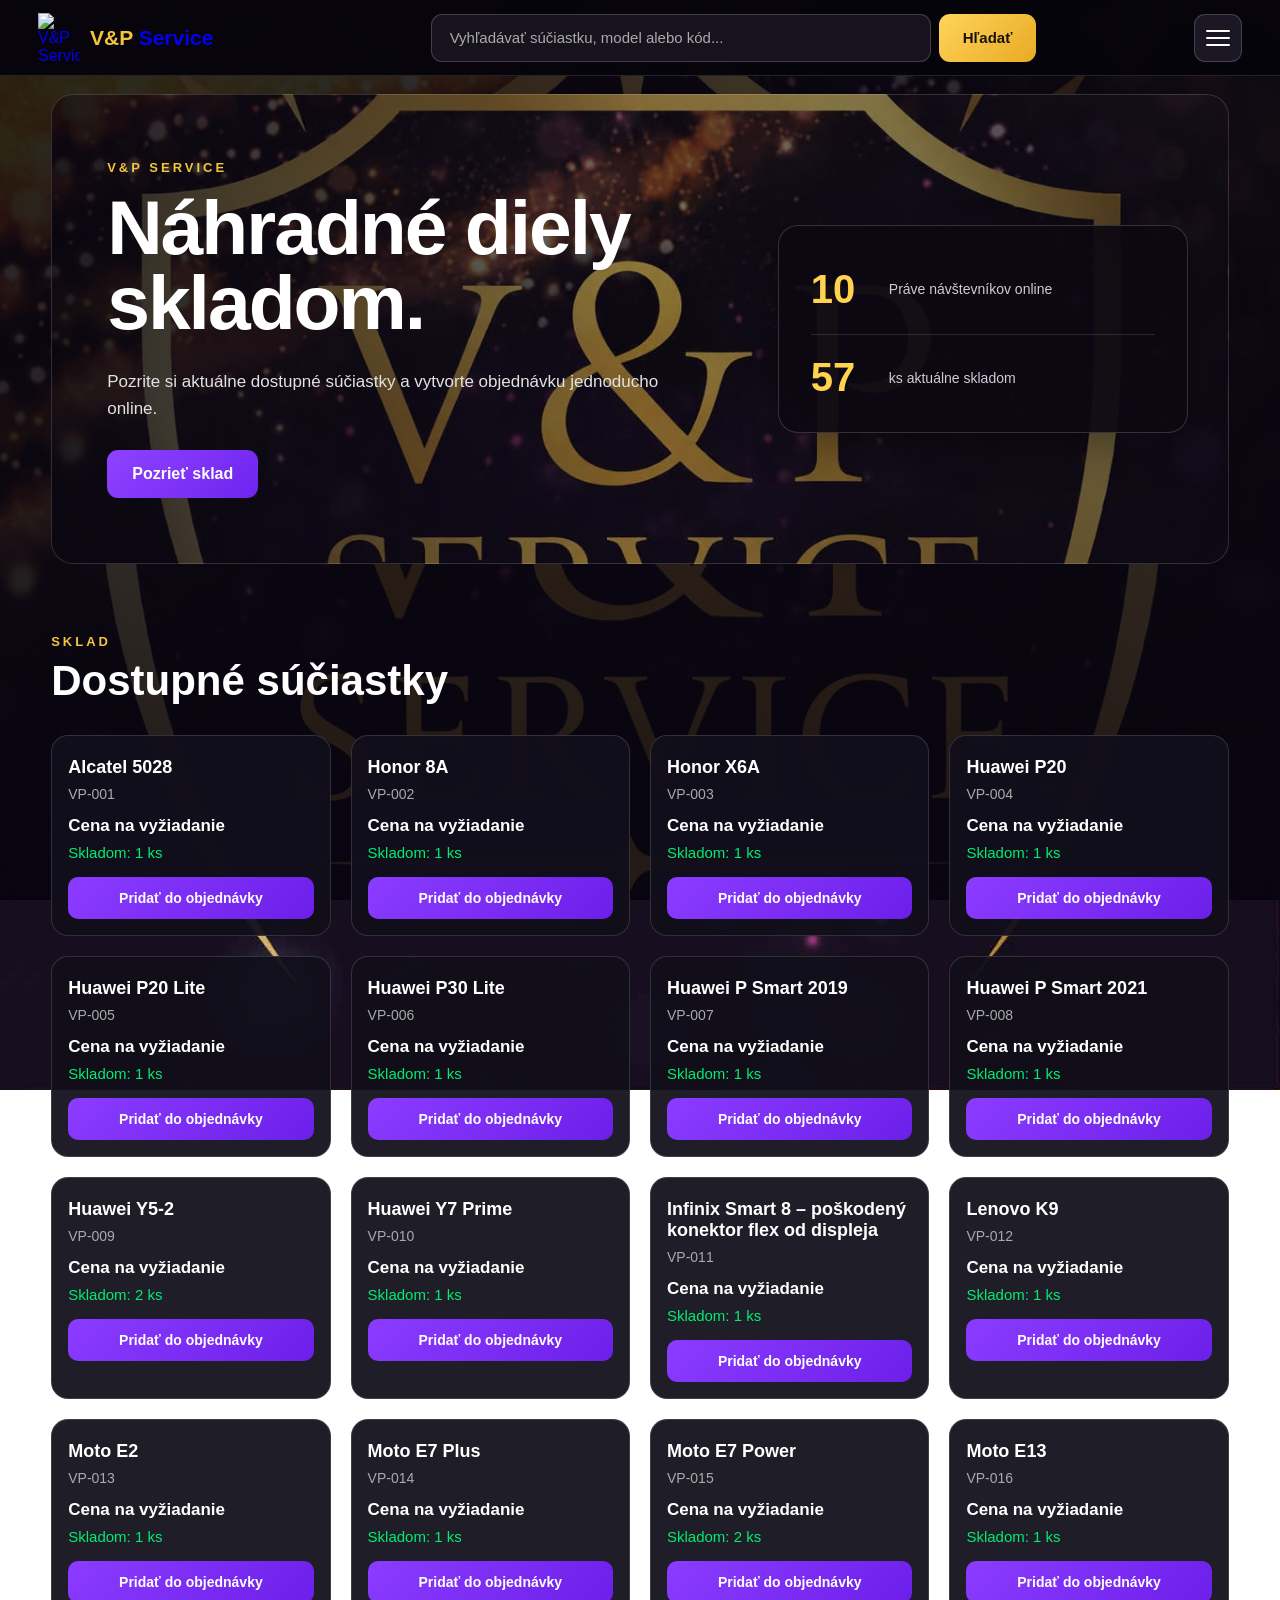
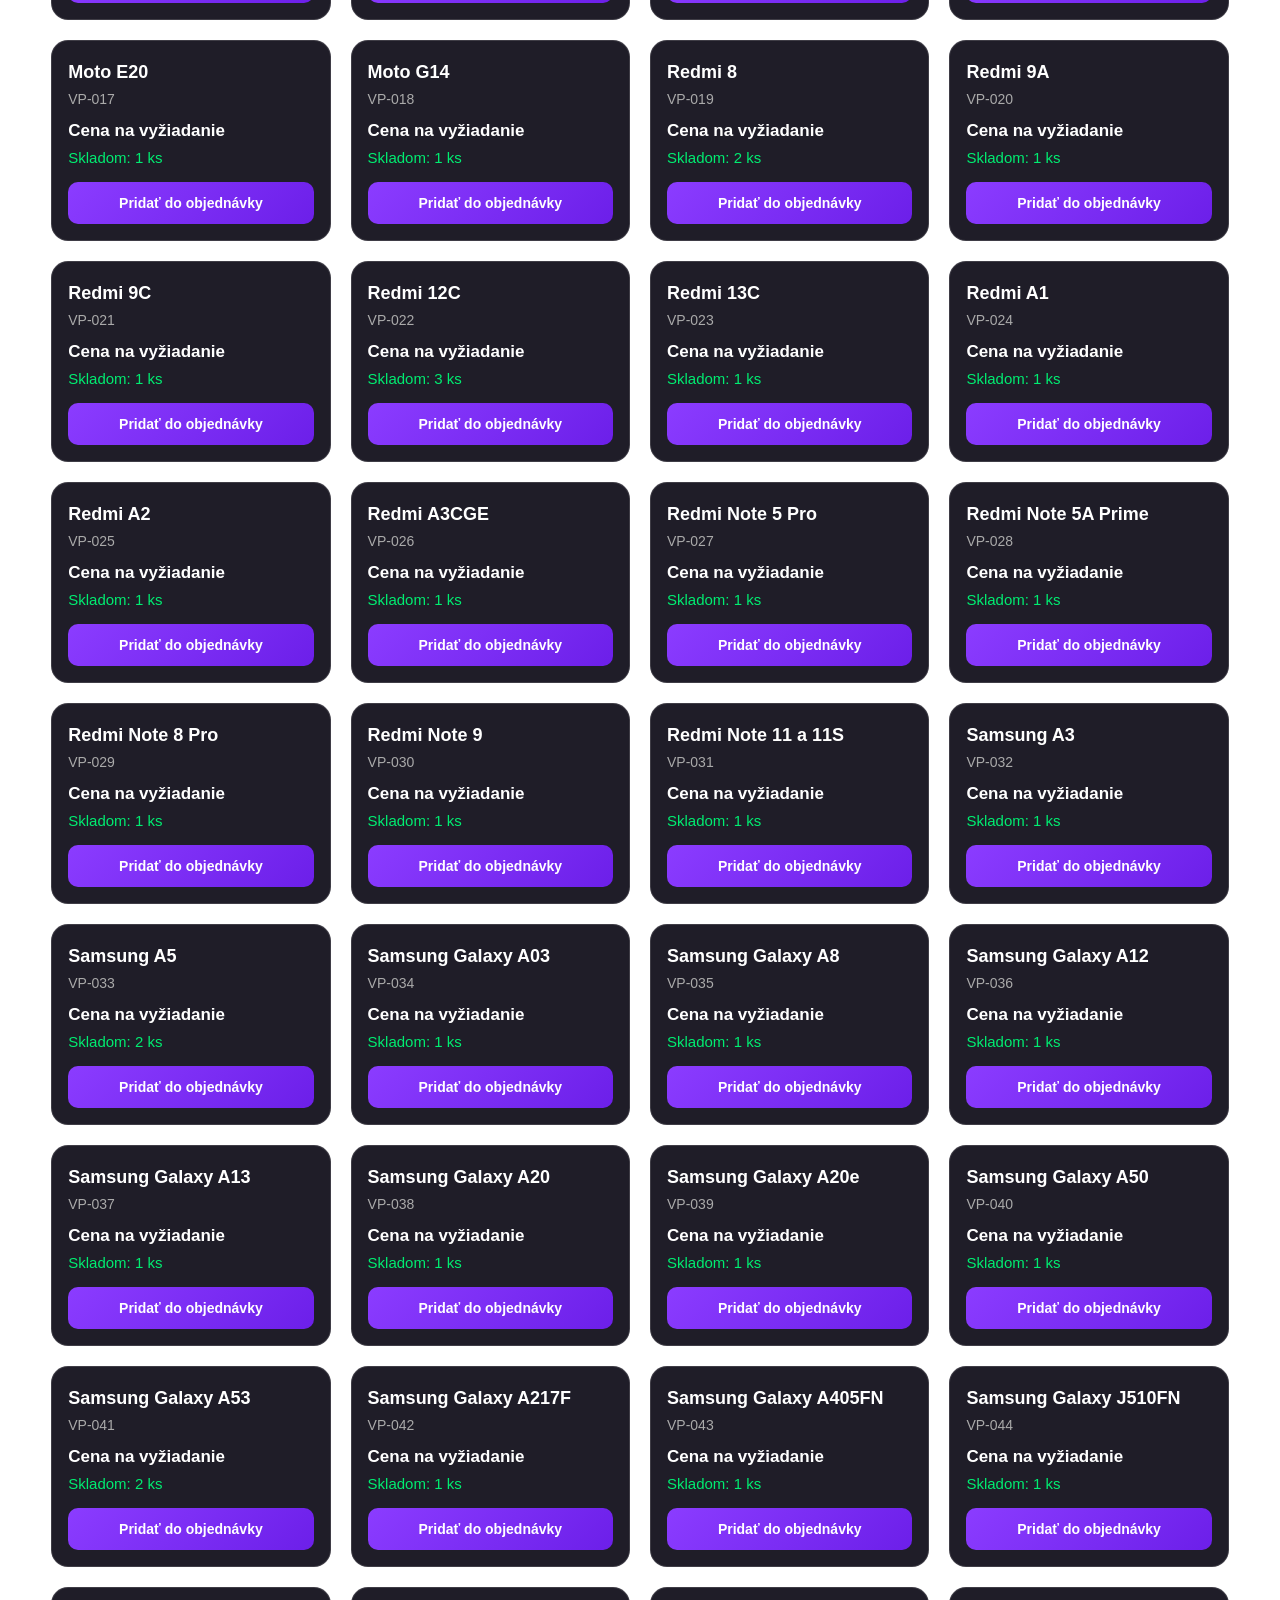
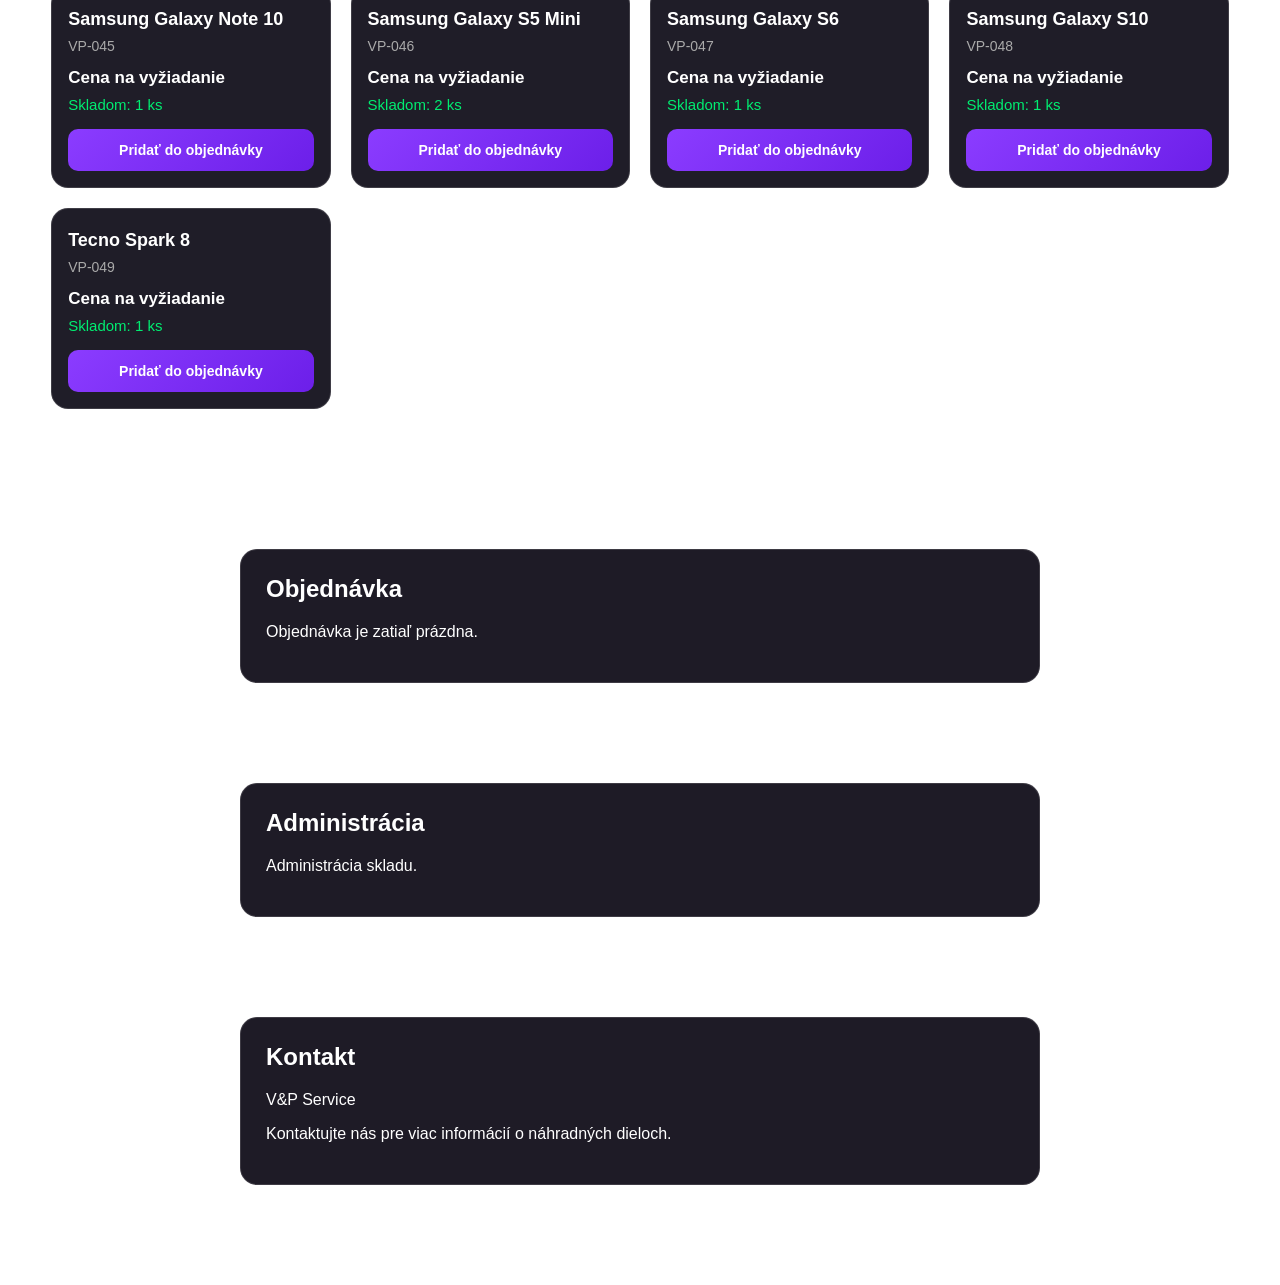
==== commit 61a327db: "Update print statement from 'Hello' to 'Goodbye'" ====
--- a/index.html
+++ b/index.html
@@ -1,301 +1,1669 @@
-<!doctype html>
+<!DOCTYPE html>
 <html lang="sk">
 <head>
-  <meta charset="utf-8">
-  <meta name="viewport" content="width=device-width,initial-scale=1">
-
-  <title>V&P Service | Sklad náhradných dielov</title>
-
-  <link rel="stylesheet" href="styles.css">
+  <meta charset="UTF-8">
+  <meta name="viewport" content="width=device-width, initial-scale=1.0">
+
+  <title>V&P Service | Náhradné diely</title>
+
+  <style>
+
+    * {
+      box-sizing: border-box;
+    }
+
+    html {
+      scroll-behavior: smooth;
+    }
+
+    body {
+      margin: 0;
+      font-family: Inter, Arial, sans-serif;
+      color: white;
+      background:
+        linear-gradient(
+          rgba(7, 4, 14, 0.78),
+          rgba(7, 4, 14, 0.88)
+        ),
+        url("pozadie.jpg");
+
+      background-size: cover;
+      background-position: center;
+      background-attachment: fixed;
+      background-repeat: no-repeat;
+    }
+
+    /* =========================
+       HORNÁ LIŠTA
+    ========================= */
+
+    .topbar {
+      position: sticky;
+      top: 0;
+      z-index: 1000;
+
+      width: 100%;
+      height: 76px;
+
+      background: rgba(7, 5, 12, 0.97);
+      border-bottom: 1px solid rgba(255,255,255,0.12);
+
+      display: flex;
+      align-items: center;
+
+      padding: 0 38px;
+    }
+
+    /* Logo + názov */
+
+    .brand {
+      display: flex;
+      align-items: center;
+      gap: 10px;
+
+      min-width: 260px;
+      text-decoration: none;
+    }
+
+    .brand img {
+      width: 42px;
+      height: 50px;
+
+      object-fit: contain;
+      display: block;
+    }
+
+    .brand-name {
+      font-size: 21px;
+      font-weight: 800;
+      white-space: nowrap;
+    }
+
+    .brand-name .gold {
+      color: #f4c43d;
+    }
+
+    /* =========================
+       VYHĽADÁVANIE
+    ========================= */
+
+    .search-area {
+      flex: 1;
+
+      display: flex;
+      justify-content: center;
+      align-items: center;
+
+      gap: 8px;
+    }
+
+    .search-area input {
+      width: min(500px, 55vw);
+
+      height: 48px;
+
+      padding: 0 18px;
+
+      border-radius: 11px;
+      border: 1px solid rgba(255,255,255,0.18);
+
+      outline: none;
+
+      background: rgba(25, 21, 32, 0.95);
+      color: white;
+
+      font-size: 15px;
+    }
+
+    .search-area input::placeholder {
+      color: #aaa;
+    }
+
+    .search-area input:focus {
+      border-color: #f2bd36;
+      box-shadow: 0 0 0 2px rgba(242,189,54,0.12);
+    }
+
+    .search-btn {
+      height: 48px;
+
+      padding: 0 24px;
+
+      border: 0;
+      border-radius: 11px;
+
+      background: linear-gradient(
+        135deg,
+        #ffd45a,
+        #e8aa24
+      );
+
+      color: #17120a;
+
+      font-weight: 800;
+      font-size: 15px;
+
+      cursor: pointer;
+
+      transition: 0.2s;
+    }
+
+    .search-btn:hover {
+      transform: translateY(-1px);
+      filter: brightness(1.08);
+    }
+
+    /* =========================
+       TRI ČIARKY
+    ========================= */
+
+    .menu-button {
+      width: 48px;
+      height: 48px;
+
+      margin-left: 25px;
+
+      border-radius: 11px;
+
+      border: 1px solid rgba(255,255,255,0.18);
+
+      background: rgba(30, 25, 38, 0.95);
+
+      display: flex;
+      flex-direction: column;
+
+      justify-content: center;
+      align-items: center;
+
+      gap: 5px;
+
+      cursor: pointer;
+    }
+
+    .menu-button span {
+      display: block;
+
+      width: 24px;
+      height: 2px;
+
+      background: white;
+
+      border-radius: 2px;
+    }
+
+    .menu-button:hover {
+      border-color: #f2bd36;
+    }
+
+    /* =========================
+       OTVORENÉ MENU
+    ========================= */
+
+    .menu-panel {
+      position: fixed;
+
+      top: 86px;
+      right: 30px;
+
+      width: 240px;
+
+      background: rgba(12, 9, 18, 0.98);
+
+      border: 1px solid rgba(255,255,255,0.15);
+      border-radius: 15px;
+
+      padding: 12px;
+
+      box-shadow: 0 15px 45px rgba(0,0,0,0.5);
+
+      display: none;
+
+      z-index: 2000;
+    }
+
+    .menu-panel.open {
+      display: block;
+    }
+
+    .menu-panel a {
+      display: block;
+
+      padding: 14px 16px;
+
+      border-radius: 9px;
+
+      color: white;
+      text-decoration: none;
+
+      font-weight: 700;
+
+      transition: 0.2s;
+    }
+
+    .menu-panel a:hover {
+      background: rgba(242,189,54,0.12);
+      color: #f4c43d;
+    }
+
+    /* =========================
+       HLAVNÁ ČASŤ
+    ========================= */
+
+    main {
+      width: min(1200px, 92%);
+      margin: 0 auto;
+    }
+
+    /* =========================
+       HERO
+    ========================= */
+
+    .hero {
+      min-height: 470px;
+
+      margin-top: 18px;
+
+      border-radius: 22px;
+
+      border: 1px solid rgba(255,255,255,0.15);
+
+      background:
+        linear-gradient(
+          90deg,
+          rgba(8,5,15,0.88),
+          rgba(8,5,15,0.42),
+          rgba(8,5,15,0.65)
+        ),
+        url("pozadie.jpg");
+
+      background-size: cover;
+      background-position: center;
+
+      display: flex;
+      align-items: center;
+
+      padding: 55px;
+
+      position: relative;
+
+      overflow: hidden;
+    }
+
+    .hero-content {
+      width: 55%;
+      position: relative;
+      z-index: 2;
+    }
+
+    .eyebrow {
+      color: #f4c43d;
+
+      font-size: 13px;
+
+      font-weight: 900;
+
+      letter-spacing: 3px;
+
+      margin-bottom: 15px;
+    }
+
+    .hero h1 {
+      margin: 0;
+
+      font-size: clamp(46px, 6vw, 78px);
+
+      line-height: 0.98;
+
+      letter-spacing: -2px;
+
+      text-align: left;
+    }
+
+    .hero p {
+      max-width: 620px;
+
+      margin: 28px 0;
+
+      font-size: 17px;
+
+      line-height: 1.6;
+
+      color: #e2e2e2;
+    }
+
+    .hero-button {
+      display: inline-block;
+
+      padding: 15px 25px;
+
+      border-radius: 11px;
+
+      background: linear-gradient(
+        135deg,
+        #8e43ff,
+        #6f24ef
+      );
+
+      color: white;
+
+      text-decoration: none;
+
+      font-weight: 800;
+    }
+
+    /* =========================
+       ŠTATISTIKA
+    ========================= */
+
+    .stats {
+      position: absolute;
+
+      right: 40px;
+      top: 50%;
+
+      transform: translateY(-50%);
+
+      width: 410px;
+
+      background: rgba(12,9,19,0.93);
+
+      border: 1px solid rgba(255,255,255,0.16);
+
+      border-radius: 20px;
+
+      padding: 28px 32px;
+
+      box-shadow: 0 15px 40px rgba(0,0,0,0.3);
+    }
+
+    .stat {
+      display: flex;
+      align-items: center;
+
+      gap: 18px;
+
+      min-height: 70px;
+    }
+
+    .stat + .stat {
+      border-top: 1px solid rgba(255,255,255,0.12);
+      padding-top: 16px;
+      margin-top: 10px;
+    }
+
+    .stat-number {
+      min-width: 60px;
+
+      color: #ffd34e;
+
+      font-size: 40px;
+
+      font-weight: 900;
+    }
+
+    .stat-label {
+      color: #cfcbd4;
+
+      font-size: 14px;
+    }
+
+    /* =========================
+       SKLAD
+    ========================= */
+
+    .stock-section {
+      padding: 70px 0 100px;
+    }
+
+    .section-title {
+      margin-bottom: 30px;
+    }
+
+    .section-title .small {
+      color: #f4c43d;
+
+      font-size: 13px;
+
+      font-weight: 900;
+
+      letter-spacing: 3px;
+
+      margin-bottom: 8px;
+    }
+
+    .section-title h2 {
+      margin: 0;
+
+      font-size: 42px;
+
+      text-align: left;
+    }
+
+    /* =========================
+       VÝSLEDKY VYHĽADÁVANIA
+    ========================= */
+
+    .search-result {
+      display: none;
+
+      margin: -5px 0 25px;
+
+      padding: 12px 16px;
+
+      border-radius: 10px;
+
+      background: rgba(242,189,54,0.08);
+
+      border: 1px solid rgba(242,189,54,0.18);
+
+      color: #f4c43d;
+
+      font-weight: 700;
+    }
+
+    .search-result.visible {
+      display: block;
+    }
+
+    /* =========================
+       PRODUKTY
+    ========================= */
+
+    #products {
+      display: grid;
+
+      grid-template-columns:
+        repeat(4, minmax(0, 1fr));
+
+      gap: 20px;
+    }
+
+    .product {
+      background: rgba(18,15,27,0.94);
+
+      border: 1px solid rgba(255,255,255,0.14);
+
+      border-radius: 17px;
+
+      padding: 16px;
+
+      min-width: 0;
+
+      transition: 0.2s;
+    }
+
+    .product:hover {
+      transform: translateY(-3px);
+
+      border-color: rgba(242,189,54,0.45);
+    }
+
+    .product-image {
+      width: 100%;
+      height: 190px;
+
+      object-fit: contain;
+
+      display: block;
+
+      margin-bottom: 15px;
+
+      border-radius: 10px;
+    }
+
+    .product h3 {
+      margin: 5px 0 8px;
+
+      font-size: 18px;
+
+      text-align: left;
+    }
+
+    .code {
+      color: #aaa;
+
+      font-size: 14px;
+
+      margin-bottom: 14px;
+    }
+
+    .price {
+      font-size: 17px;
+
+      font-weight: 800;
+
+      margin-bottom: 8px;
+    }
+
+    .stock {
+      color: #00ed71;
+
+      margin-bottom: 16px;
+
+      font-size: 15px;
+    }
+
+    .add-button {
+      width: 100%;
+
+      padding: 13px 10px;
+
+      border: 0;
+
+      border-radius: 10px;
+
+      background: linear-gradient(
+        135deg,
+        #8b3cff,
+        #6c1fe9
+      );
+
+      color: white;
+
+      font-size: 14px;
+
+      font-weight: 800;
+
+      cursor: pointer;
+    }
+
+    .add-button:hover {
+      filter: brightness(1.1);
+    }
+
+    /* =========================
+       KOŠÍK
+    ========================= */
+
+    .cart-section {
+      width: min(800px, 100%);
+
+      margin: 40px auto 100px;
+
+      padding: 25px;
+
+      background: rgba(18,15,27,0.95);
+
+      border: 1px solid rgba(255,255,255,0.14);
+
+      border-radius: 17px;
+    }
+
+    .cart-section h2 {
+      margin-top: 0;
+    }
+
+    .cart-item {
+      display: flex;
+
+      align-items: center;
+
+      justify-content: space-between;
+
+      gap: 15px;
+
+      padding: 12px 0;
+
+      border-bottom: 1px solid rgba(255,255,255,0.1);
+    }
+
+    .remove-button {
+      border: 0;
+
+      border-radius: 7px;
+
+      padding: 7px 10px;
+
+      background: #8d2020;
+
+      color: white;
+
+      cursor: pointer;
+    }
+
+    /* =========================
+       ŽIADNE VÝSLEDKY
+    ========================= */
+
+    .no-results {
+      grid-column: 1 / -1;
+
+      padding: 50px 20px;
+
+      text-align: center;
+
+      border: 1px dashed rgba(255,255,255,0.2);
+
+      border-radius: 15px;
+
+      color: #aaa;
+    }
+
+    /* =========================
+       MOBIL
+    ========================= */
+
+    @media (max-width: 900px) {
+
+      .topbar {
+        padding: 0 15px;
+        height: 68px;
+      }
+
+      .brand {
+        min-width: auto;
+      }
+
+      .brand-name {
+        font-size: 17px;
+      }
+
+      .brand img {
+        width: 34px;
+        height: 42px;
+      }
+
+      .search-area input {
+        width: 100%;
+      }
+
+      .search-btn {
+        padding: 0 14px;
+      }
+
+      .menu-button {
+        margin-left: 10px;
+      }
+
+      .hero {
+        padding: 35px 25px;
+        min-height: 620px;
+      }
+
+      .hero-content {
+        width: 100%;
+      }
+
+      .hero h1 {
+        font-size: 48px;
+      }
+
+      .stats {
+        position: absolute;
+
+        left: 25px;
+        right: 25px;
+
+        top: auto;
+        bottom: 25px;
+
+        transform: none;
+
+        width: auto;
+      }
+
+      #products {
+        grid-template-columns: repeat(2, minmax(0, 1fr));
+      }
+
+    }
+
+    @media (max-width: 600px) {
+
+      .brand-name {
+        display: none;
+      }
+
+      .search-area {
+        margin-left: 10px;
+      }
+
+      .search-area input {
+        min-width: 0;
+        font-size: 13px;
+      }
+
+      .search-btn {
+        font-size: 13px;
+      }
+
+      .hero {
+        min-height: 650px;
+      }
+
+      .hero h1 {
+        font-size: 40px;
+      }
+
+      .hero p {
+        font-size: 15px;
+      }
+
+      #products {
+        grid-template-columns: repeat(2, minmax(0, 1fr));
+        gap: 10px;
+      }
+
+      .product {
+        padding: 10px;
+      }
+
+      .product-image {
+        height: 130px;
+      }
+
+      .product h3 {
+        font-size: 15px;
+      }
+
+      .section-title h2 {
+        font-size: 32px;
+      }
+
+      .menu-panel {
+        right: 15px;
+      }
+
+    }
+
+  </style>
 </head>
 
 <body>
 
-<header class="topbar">
-
-  <div class="brand">
-    <img src="logo.png" alt="V&P Service">
-    <span>V&P Service</span>
+  <!-- =========================
+       HORNÁ LIŠTA
+  ========================== -->
+
+  <header class="topbar">
+
+    <a href="#" class="brand">
+
+      <!-- MALÉ LOGO -->
+      <img src="logo.png" alt="V&P Service">
+
+      <span class="brand-name">
+        <span class="gold">V&P</span> Service
+      </span>
+
+    </a>
+
+
+    <!-- VYHĽADÁVANIE -->
+
+    <form class="search-area" id="searchForm">
+
+      <input
+        type="text"
+        id="search"
+        placeholder="Vyhľadávať súčiastku, model alebo kód..."
+        autocomplete="off"
+      >
+
+      <button
+        type="submit"
+        class="search-btn"
+      >
+        Hľadať
+      </button>
+
+    </form>
+
+
+    <!-- IBA TRI ČIARKY -->
+
+    <button
+      class="menu-button"
+      id="menuButton"
+      type="button"
+      aria-label="Otvoriť menu"
+    >
+
+      <span></span>
+      <span></span>
+      <span></span>
+
+    </button>
+
+  </header>
+
+
+  <!-- =========================
+       MENU
+  ========================== -->
+
+  <div class="menu-panel" id="menuPanel">
+
+    <a href="#sklad" onclick="closeMenu()">
+      📦 Sklad
+    </a>
+
+    <a href="#objednavka" onclick="closeMenu()">
+      🛒 Objednávka
+    </a>
+
+    <a href="#administracia" onclick="closeMenu()">
+      ⚙️ Administrácia
+    </a>
+
+    <a href="#kontakt" onclick="closeMenu()">
+      📞 Kontakt
+    </a>
+
   </div>
 
-  <div class="top-search">
-    <input
-      id="topSearch"
-      type="search"
-      placeholder="Vyhľadávať súčiastku, model alebo kód..."
+
+  <main>
+
+    <!-- =========================
+         HLAVNÁ ČASŤ
+    ========================== -->
+
+    <section class="hero">
+
+      <div class="hero-content">
+
+        <div class="eyebrow">
+          V&amp;P SERVICE
+        </div>
+
+        <h1>
+          Náhradné diely<br>
+          skladom.
+        </h1>
+
+        <p>
+          Pozrite si aktuálne dostupné súčiastky
+          a vytvorte objednávku jednoducho online.
+        </p>
+
+        <a
+          href="#sklad"
+          class="hero-button"
+        >
+          Pozrieť sklad
+        </a>
+
+      </div>
+
+
+      <!-- ŠTATISTIKA -->
+
+      <div class="stats">
+
+        <div class="stat">
+
+          <div
+            class="stat-number"
+            id="onlineCount"
+          >
+            10
+          </div>
+
+          <div class="stat-label">
+            Práve návštevníkov online
+          </div>
+
+        </div>
+
+
+        <div class="stat">
+
+          <div
+            class="stat-number"
+            id="stockCount"
+          >
+            0
+          </div>
+
+          <div class="stat-label">
+            ks aktuálne skladom
+          </div>
+
+        </div>
+
+      </div>
+
+    </section>
+
+
+    <!-- =========================
+         SKLAD
+    ========================== -->
+
+    <section
+      class="stock-section"
+      id="sklad"
     >
-    <button id="topSearchBtn">Hľadať</button>
-  </div>
-
-  <button id="menuBtn" class="menu-btn" aria-label="Otvoriť menu">
-    <span></span>
-    <span></span>
-    <span></span>
-  </button>
-
-  <div id="menu" class="menu">
-    <a href="#sklad">📦 Sklad</a>
-    <a href="#objednavka">🛒 Objednávka</a>
-    <button id="adminBtn">⚙️ Administrácia</button>
-    <a href="#kontakt">📞 Kontakt</a>
-  </div>
-
-</header>
-
-
-<section class="hero">
-
-  <div class="hero-content">
-
-    <div class="hero-text">
-
-      <p class="eyebrow">V&P SERVICE</p>
-
-      <h1>
-        Náhradné diely<br>
-        skladom.
-      </h1>
-
-      <p class="lead">
-        Pozrite si aktuálne dostupné súčiastky
-        a vytvorte objednávku jednoducho online.
+
+      <div class="section-title">
+
+        <div class="small">
+          SKLAD
+        </div>
+
+        <h2>
+          Dostupné súčiastky
+        </h2>
+
+      </div>
+
+
+      <div
+        class="search-result"
+        id="searchResult"
+      ></div>
+
+
+      <div id="products"></div>
+
+    </section>
+
+
+    <!-- =========================
+         OBJEDNÁVKA
+    ========================== -->
+
+    <section
+      class="cart-section"
+      id="objednavka"
+    >
+
+      <h2>
+        Objednávka
+      </h2>
+
+      <div id="cart">
+        Objednávka je zatiaľ prázdna.
+      </div>
+
+    </section>
+
+
+    <!-- =========================
+         ADMINISTRÁCIA
+    ========================== -->
+
+    <section
+      class="cart-section"
+      id="administracia"
+    >
+
+      <h2>
+        Administrácia
+      </h2>
+
+      <p>
+        Administrácia skladu.
       </p>
 
-      <a class="btn hero-btn" href="#sklad">
-        Pozrieť sklad
-      </a>
-
-    </div>
-
-
-    <div class="hero-logo">
-      <img src="logo.png" alt="V&P Service">
-    </div>
-
-
-    <div class="hero-card">
-
-      <div class="stat">
-
-        <strong id="onlineVisitors">10</strong>
-
-        <span>
-          Práve návštevníkov online
-        </span>
-
-      </div>
-
-      <div class="stat-divider"></div>
-
-      <div class="stat">
-
-        <strong id="availableCount">
-          57
-        </strong>
-
-        <span>
-          ks aktuálne skladom
-        </span>
-
-      </div>
-
-    </div>
-
-  </div>
-
-</section>
-
-
-<main>
-
-<section id="sklad" class="section">
-
-  <div class="section-head">
-
-    <div>
-      <p class="eyebrow">SKLAD</p>
+    </section>
+
+
+    <!-- =========================
+         KONTAKT
+    ========================== -->
+
+    <section
+      class="cart-section"
+      id="kontakt"
+    >
 
       <h2>
-        Dostupné súčiastky
+        Kontakt
       </h2>
-    </div>
-
-  </div>
-
-
-  <div id="products" class="grid"></div>
-
-</section>
-
-
-<section id="objednavka" class="section order-section">
-
-  <div>
-
-    <p class="eyebrow">
-      OBJEDNÁVKA
-    </p>
-
-    <h2>
-      Vaša objednávka
-    </h2>
-
-    <div id="cart"></div>
-
-  </div>
-
-
-  <form id="orderForm" class="form">
-
-    <input
-      name="name"
-      placeholder="Meno a priezvisko *"
-      required
-    >
-
-    <input
-      name="company"
-      placeholder="Firma"
-    >
-
-    <input
-      name="email"
-      type="email"
-      placeholder="E-mail *"
-      required
-    >
-
-    <input
-      name="phone"
-      placeholder="Telefón *"
-      required
-    >
-
-    <textarea
-      name="note"
-      placeholder="Poznámka k objednávke"
-    ></textarea>
-
-    <button
-      class="btn"
-      type="submit"
-    >
-      Odoslať objednávku
-    </button>
-
-    <p class="muted">
-      Odoslanie je v tejto demo verzii simulované.
-    </p>
-
-  </form>
-
-</section>
-
-
-<section id="kontakt" class="section contact-section">
-
-  <p class="eyebrow">
-    KONTAKT
-  </p>
-
-  <h2>
-    V&P Service
-  </h2>
-
-  <p>
-    Pre objednávky a ďalšie informácie nás kontaktujte.
-  </p>
-
-</section>
-
-</main>
-
-
-<div id="adminModal" class="modal hidden">
-
-  <div class="modal-box">
-
-    <button
-      class="close"
-      id="closeAdmin"
-    >
-      ×
-    </button>
-
-    <p class="eyebrow">
-      ADMINISTRÁCIA
-    </p>
-
-    <h2>
-      Správa skladu
-    </h2>
-
-
-    <form
-      id="addForm"
-      class="admin-form"
-    >
-
-      <input
-        name="name"
-        placeholder="Názov súčiastky"
-        required
-      >
-
-      <input
-        name="code"
-        placeholder="Kód / OEM číslo"
-        required
-      >
-
-      <input
-        name="price"
-        type="number"
-        min="0"
-        step="0.01"
-        placeholder="Cena €"
-        required
-      >
-
-      <input
-        name="qty"
-        type="number"
-        min="0"
-        placeholder="Počet ks"
-        required
-      >
-
-      <button
-        class="btn"
-        type="submit"
-      >
-        Pridať súčiastku
-      </button>
-
-    </form>
-
-
-    <div id="adminList"></div>
-
-    <button
-      id="resetBtn"
-      class="danger"
-    >
-      Obnoviť demo sklad
-    </button>
-
-  </div>
-
-</div>
-
-
-<div
-  id="toast"
-  class="toast"
-></div>
-
-
-<script src="app.js"></script>
+
+      <p>
+        V&amp;P Service
+      </p>
+
+      <p>
+        Kontaktujte nás pre viac informácií
+        o náhradných dieloch.
+      </p>
+
+    </section>
+
+  </main>
+
+
+  <script>
+
+    /* ==========================================
+       PRODUKTY
+    ========================================== */
+
+    const DEFAULT = [
+
+      {id:1, name:"Alcatel 5028", code:"VP-001", price:0, qty:1},
+      {id:2, name:"Honor 8A", code:"VP-002", price:0, qty:1},
+      {id:3, name:"Honor X6A", code:"VP-003", price:0, qty:1},
+      {id:4, name:"Huawei P20", code:"VP-004", price:0, qty:1},
+      {id:5, name:"Huawei P20 Lite", code:"VP-005", price:0, qty:1},
+      {id:6, name:"Huawei P30 Lite", code:"VP-006", price:0, qty:1},
+      {id:7, name:"Huawei P Smart 2019", code:"VP-007", price:0, qty:1},
+      {id:8, name:"Huawei P Smart 2021", code:"VP-008", price:0, qty:1},
+      {id:9, name:"Huawei Y5-2", code:"VP-009", price:0, qty:2},
+      {id:10, name:"Huawei Y7 Prime", code:"VP-010", price:0, qty:1},
+
+      {
+        id:11,
+        name:"Infinix Smart 8 – poškodený konektor flex od displeja",
+        code:"VP-011",
+        price:0,
+        qty:1
+      },
+
+      {id:12, name:"Lenovo K9", code:"VP-012", price:0, qty:1},
+      {id:13, name:"Moto E2", code:"VP-013", price:0, qty:1},
+      {id:14, name:"Moto E7 Plus", code:"VP-014", price:0, qty:1},
+      {id:15, name:"Moto E7 Power", code:"VP-015", price:0, qty:2},
+      {id:16, name:"Moto E13", code:"VP-016", price:0, qty:1},
+      {id:17, name:"Moto E20", code:"VP-017", price:0, qty:1},
+      {id:18, name:"Moto G14", code:"VP-018", price:0, qty:1},
+
+      {id:19, name:"Redmi 8", code:"VP-019", price:0, qty:2},
+      {id:20, name:"Redmi 9A", code:"VP-020", price:0, qty:1},
+      {id:21, name:"Redmi 9C", code:"VP-021", price:0, qty:1},
+      {id:22, name:"Redmi 12C", code:"VP-022", price:0, qty:3},
+      {id:23, name:"Redmi 13C", code:"VP-023", price:0, qty:1},
+      {id:24, name:"Redmi A1", code:"VP-024", price:0, qty:1},
+      {id:25, name:"Redmi A2", code:"VP-025", price:0, qty:1},
+      {id:26, name:"Redmi A3CGE", code:"VP-026", price:0, qty:1},
+      {id:27, name:"Redmi Note 5 Pro", code:"VP-027", price:0, qty:1},
+      {id:28, name:"Redmi Note 5A Prime", code:"VP-028", price:0, qty:1},
+      {id:29, name:"Redmi Note 8 Pro", code:"VP-029", price:0, qty:1},
+      {id:30, name:"Redmi Note 9", code:"VP-030", price:0, qty:1},
+      {id:31, name:"Redmi Note 11 a 11S", code:"VP-031", price:0, qty:1},
+
+      {id:32, name:"Samsung A3", code:"VP-032", price:0, qty:1},
+      {id:33, name:"Samsung A5", code:"VP-033", price:0, qty:2},
+      {id:34, name:"Samsung Galaxy A03", code:"VP-034", price:0, qty:1},
+      {id:35, name:"Samsung Galaxy A8", code:"VP-035", price:0, qty:1},
+      {id:36, name:"Samsung Galaxy A12", code:"VP-036", price:0, qty:1},
+      {id:37, name:"Samsung Galaxy A13", code:"VP-037", price:0, qty:1},
+      {id:38, name:"Samsung Galaxy A20", code:"VP-038", price:0, qty:1},
+      {id:39, name:"Samsung Galaxy A20e", code:"VP-039", price:0, qty:1},
+      {id:40, name:"Samsung Galaxy A50", code:"VP-040", price:0, qty:1},
+      {id:41, name:"Samsung Galaxy A53", code:"VP-041", price:0, qty:2},
+      {id:42, name:"Samsung Galaxy A217F", code:"VP-042", price:0, qty:1},
+      {id:43, name:"Samsung Galaxy A405FN", code:"VP-043", price:0, qty:1},
+      {id:44, name:"Samsung Galaxy J510FN", code:"VP-044", price:0, qty:1},
+      {id:45, name:"Samsung Galaxy Note 10", code:"VP-045", price:0, qty:1},
+      {id:46, name:"Samsung Galaxy S5 Mini", code:"VP-046", price:0, qty:2},
+      {id:47, name:"Samsung Galaxy S6", code:"VP-047", price:0, qty:1},
+      {id:48, name:"Samsung Galaxy S10", code:"VP-048", price:0, qty:1},
+
+      {id:49, name:"Tecno Spark 8", code:"VP-049", price:0, qty:1}
+
+    ];
+
+
+    let products =
+      JSON.parse(
+        localStorage.getItem("vp_products") || "null"
+      ) || DEFAULT;
+
+
+    let cart =
+      JSON.parse(
+        localStorage.getItem("vp_cart") || "[]"
+      );
+
+
+    /* ==========================================
+       ULOŽENIE
+    ========================================== */
+
+    function save() {
+
+      localStorage.setItem(
+        "vp_products",
+        JSON.stringify(products)
+      );
+
+      localStorage.setItem(
+        "vp_cart",
+        JSON.stringify(cart)
+      );
+
+    }
+
+
+    /* ==========================================
+       VYHĽADÁVANIE
+    ========================================== */
+
+    function searchProducts() {
+
+      const input =
+        document
+          .getElementById("search")
+          .value
+          .toLowerCase()
+          .trim();
+
+
+      let list;
+
+
+      /*
+        Prázdne vyhľadávanie =
+        zobrazia sa všetky produkty.
+      */
+
+      if (!input) {
+
+        list = products;
+
+      } else {
+
+        /*
+          Hľadáme priamo v NÁZVE
+          alebo v KÓDE.
+
+          Napríklad:
+
+          moto
+          -> Moto E2
+          -> Moto E7 Plus
+          -> Moto E7 Power
+          -> Moto E13
+          -> Moto E20
+          -> Moto G14
+
+          samsung
+          -> všetky Samsungy
+        */
+
+        list = products.filter(product => {
+
+          const name =
+            product.name.toLowerCase();
+
+          const code =
+            product.code.toLowerCase();
+
+          return (
+            name.includes(input) ||
+            code.includes(input)
+          );
+
+        });
+
+      }
+
+
+      renderProducts(list);
+
+
+      const result =
+        document.getElementById("searchResult");
+
+
+      if (input) {
+
+        result.classList.add("visible");
+
+        result.textContent =
+          `Vyhľadávanie „${input}“ – nájdených ${list.length} súčiastok.`;
+
+      } else {
+
+        result.classList.remove("visible");
+
+      }
+
+
+      /*
+        Po stlačení Hľadať
+        sa stránka presunie na sklad.
+      */
+
+      document
+        .getElementById("sklad")
+        .scrollIntoView({
+          behavior: "smooth"
+        });
+
+    }
+
+
+    /* ==========================================
+       OBRÁZOK PRODUKTU
+    ========================================== */
+
+    function getProductImage(product) {
+
+      /*
+        Obrázky sa očakávajú v priečinku:
+
+        images/
+
+        napríklad:
+
+        images/VP-001.jpg
+        images/VP-002.jpg
+        images/VP-003.jpg
+      */
+
+      return `images/${product.code}.jpg`;
+
+    }
+
+
+    /* ==========================================
+       VYKRESLENIE PRODUKTOV
+    ========================================== */
+
+    function renderProducts(list) {
+
+      const productsEl =
+        document.getElementById("products");
+
+
+      if (!list.length) {
+
+        productsEl.innerHTML = `
+          <div class="no-results">
+            <strong>Nenašla sa žiadna súčiastka.</strong>
+            <br><br>
+            Skús iný názov alebo kód.
+          </div>
+        `;
+
+        return;
+
+      }
+
+
+      productsEl.innerHTML =
+        list.map(product => `
+
+          <article class="product">
+
+            <img
+              class="product-image"
+              src="${getProductImage(product)}"
+              alt="${product.name}"
+              onerror="this.style.display='none'"
+            >
+
+            <h3>
+              ${product.name}
+            </h3>
+
+            <div class="code">
+              ${product.code}
+            </div>
+
+            <div class="price">
+
+              ${
+                product.price > 0
+                  ? product.price.toFixed(2) + " €"
+                  : "Cena na vyžiadanie"
+              }
+
+            </div>
+
+            <div class="stock">
+              Skladom: ${product.qty} ks
+            </div>
+
+            <button
+              class="add-button"
+              onclick="addToCart(${product.id})"
+            >
+              Pridať do objednávky
+            </button>
+
+          </article>
+
+        `).join("");
+
+    }
+
+
+    /* ==========================================
+       PRIDANIE DO OBJEDNÁVKY
+    ========================================== */
+
+    function addToCart(id) {
+
+      const product =
+        products.find(
+          p => p.id === id
+        );
+
+
+      if (!product || product.qty <= 0) {
+        return;
+      }
+
+
+      const existing =
+        cart.find(
+          item => item.id === id
+        );
+
+
+      if (existing) {
+
+        if (
+          existing.amount <
+          product.qty
+        ) {
+
+          existing.amount++;
+
+        }
+
+      } else {
+
+        cart.push({
+
+          id: product.id,
+
+          name: product.name,
+
+          amount: 1
+
+        });
+
+      }
+
+
+      save();
+
+      renderCart();
+
+      alert(
+        "Diel bol pridaný do objednávky."
+      );
+
+    }
+
+
+    /* ==========================================
+       OBJEDNÁVKA
+    ========================================== */
+
+    function renderCart() {
+
+      const cartEl =
+        document.getElementById("cart");
+
+
+      if (!cart.length) {
+
+        cartEl.innerHTML =
+          "<p>Objednávka je zatiaľ prázdna.</p>";
+
+        return;
+
+      }
+
+
+      cartEl.innerHTML =
+        cart.map(item => `
+
+          <div class="cart-item">
+
+            <strong>
+              ${item.name}
+            </strong>
+
+            <span>
+              ${item.amount} ks
+            </span>
+
+            <button
+              class="remove-button"
+              onclick="removeFromCart(${item.id})"
+            >
+              Odstrániť
+            </button>
+
+          </div>
+
+        `).join("");
+
+    }
+
+
+    function removeFromCart(id) {
+
+      cart =
+        cart.filter(
+          item => item.id !== id
+        );
+
+      save();
+
+      renderCart();
+
+    }
+
+
+    /* ==========================================
+       SKLAD – POČET KUSOV
+    ========================================== */
+
+    function updateStockCount() {
+
+      const total =
+        products.reduce(
+          (sum, product) =>
+            sum + Number(product.qty || 0),
+          0
+        );
+
+
+      document
+        .getElementById("stockCount")
+        .textContent = total;
+
+    }
+
+
+    /* ==========================================
+       ONLINE NÁVŠTEVNÍCI
+       
+       10 -> 9 -> 10 -> 9
+       každých 10 sekúnd
+    ========================================== */
+
+    let onlineCount = 10;
+
+
+    function updateOnlineCount() {
+
+      onlineCount =
+        onlineCount === 10
+          ? 9
+          : 10;
+
+
+      document
+        .getElementById("onlineCount")
+        .textContent =
+          onlineCount;
+
+    }
+
+
+    setInterval(
+      updateOnlineCount,
+      10000
+    );
+
+
+    /* ==========================================
+       MENU – TRI ČIARKY
+    ========================================== */
+
+    const menuButton =
+      document.getElementById(
+        "menuButton"
+      );
+
+
+    const menuPanel =
+      document.getElementById(
+        "menuPanel"
+      );
+
+
+    menuButton.addEventListener(
+      "click",
+      function(event) {
+
+        event.stopPropagation();
+
+        menuPanel.classList.toggle(
+          "open"
+        );
+
+      }
+    );
+
+
+    /*
+      Kliknutie mimo menu
+      ho zatvorí.
+    */
+
+    document.addEventListener(
+      "click",
+      function(event) {
+
+        if (
+          !menuPanel.contains(event.target) &&
+          !menuButton.contains(event.target)
+        ) {
+
+          menuPanel.classList.remove(
+            "open"
+          );
+
+        }
+
+      }
+    );
+
+
+    function closeMenu() {
+
+      menuPanel.classList.remove(
+        "open"
+      );
+
+    }
+
+
+    /* ==========================================
+       VYHĽADÁVANIE – TLAČIDLO
+    ========================================== */
+
+    document
+      .getElementById("searchForm")
+      .addEventListener(
+        "submit",
+        function(event) {
+
+          event.preventDefault();
+
+          searchProducts();
+
+        }
+      );
+
+
+    /* ==========================================
+       VYHĽADÁVANIE PRI PÍSANÍ
+       
+       Keď používateľ píše,
+       výsledky sa aktualizujú.
+    ========================================== */
+
+    document
+      .getElementById("search")
+      .addEventListener(
+        "input",
+        function() {
+
+          const value =
+            this.value.trim();
+
+
+          if (!value) {
+
+            renderProducts(products);
+
+            document
+              .getElementById("searchResult")
+              .classList.remove(
+                "visible"
+              );
+
+            return;
+
+          }
+
+
+          const text =
+            value.toLowerCase();
+
+
+          const filtered =
+            products.filter(product => {
+
+              return (
+                product.name
+                  .toLowerCase()
+                  .includes(text)
+                ||
+                product.code
+                  .toLowerCase()
+                  .includes(text)
+              );
+
+            });
+
+
+          renderProducts(filtered);
+
+
+          const result =
+            document.getElementById(
+              "searchResult"
+            );
+
+
+          result.classList.add(
+            "visible"
+          );
+
+
+          result.textContent =
+            `Vyhľadávanie „${value}“ – nájdených ${filtered.length} súčiastok.`;
+
+        }
+      );
+
+
+    /* ==========================================
+       SPUSTENIE STRÁNKY
+    ========================================== */
+
+    renderProducts(products);
+
+    renderCart();
+
+    updateStockCount();
+
+  </script>
 
 </body>
 </html>
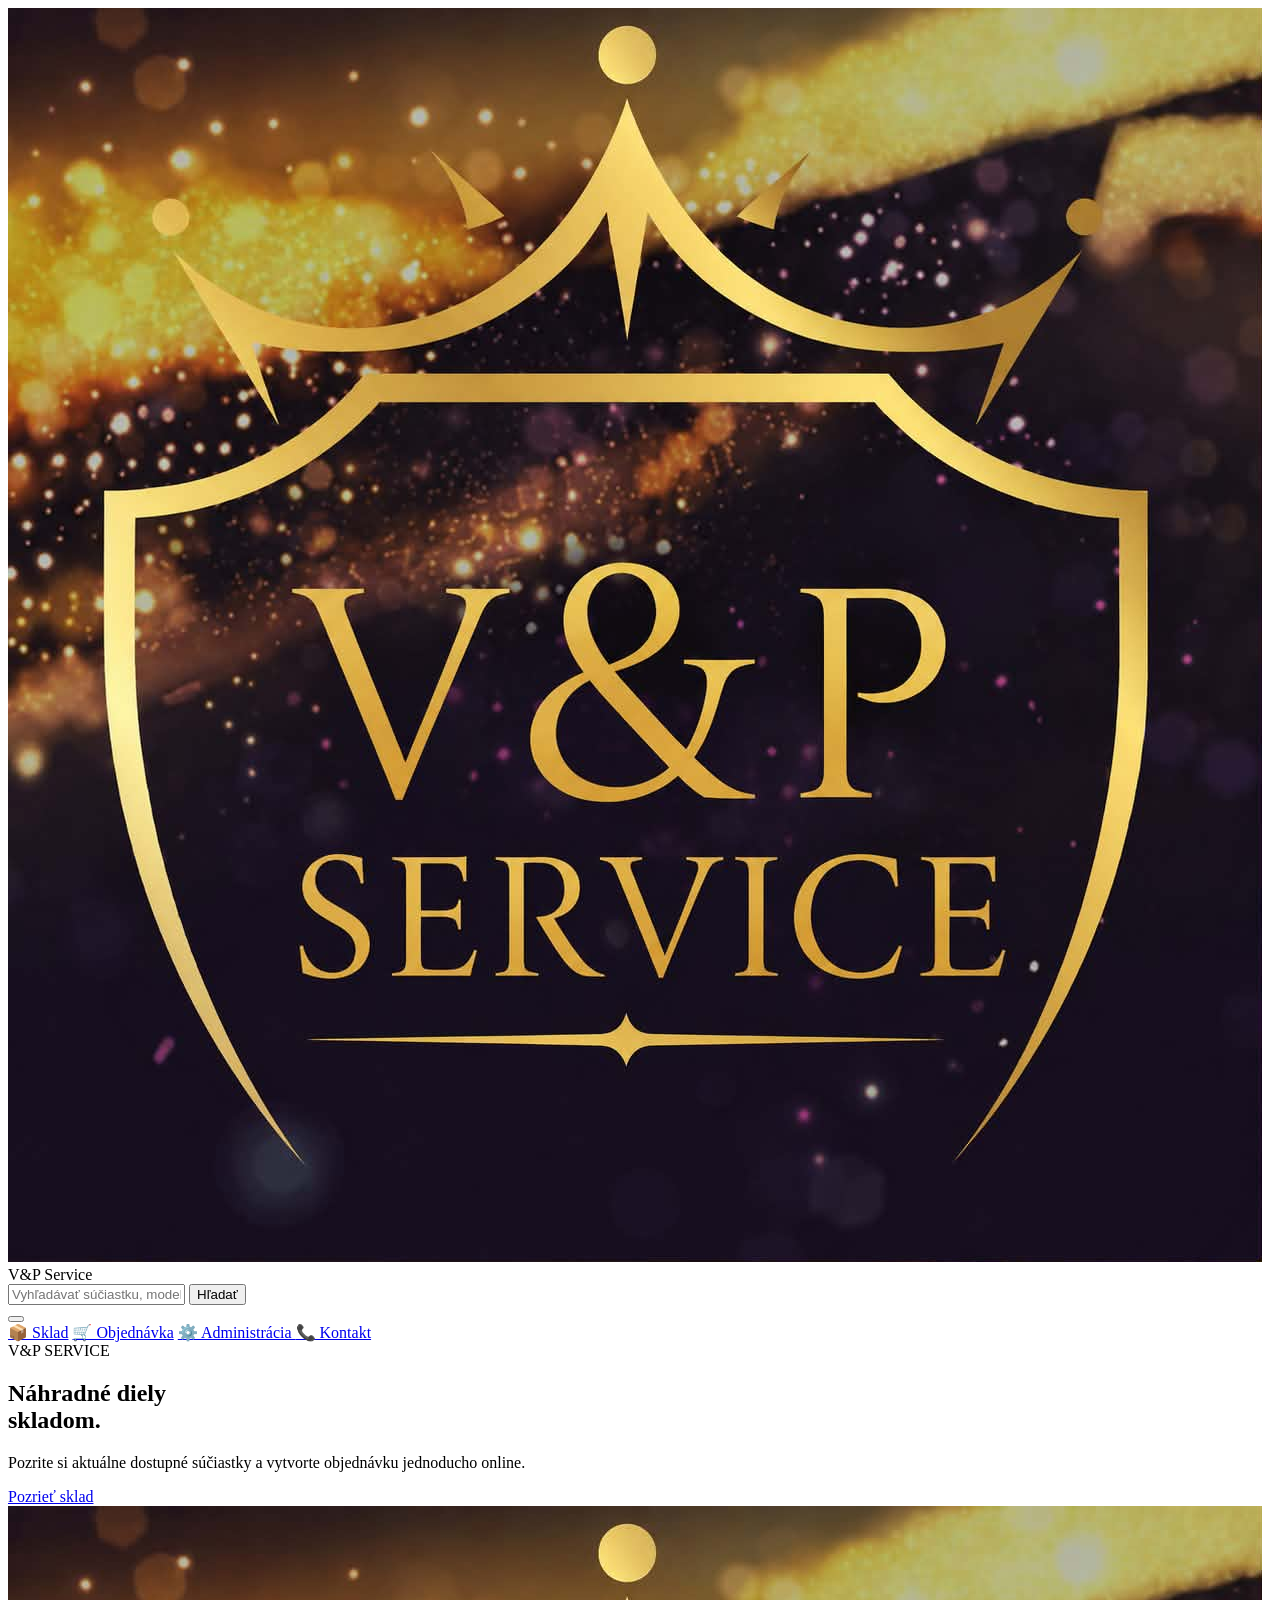
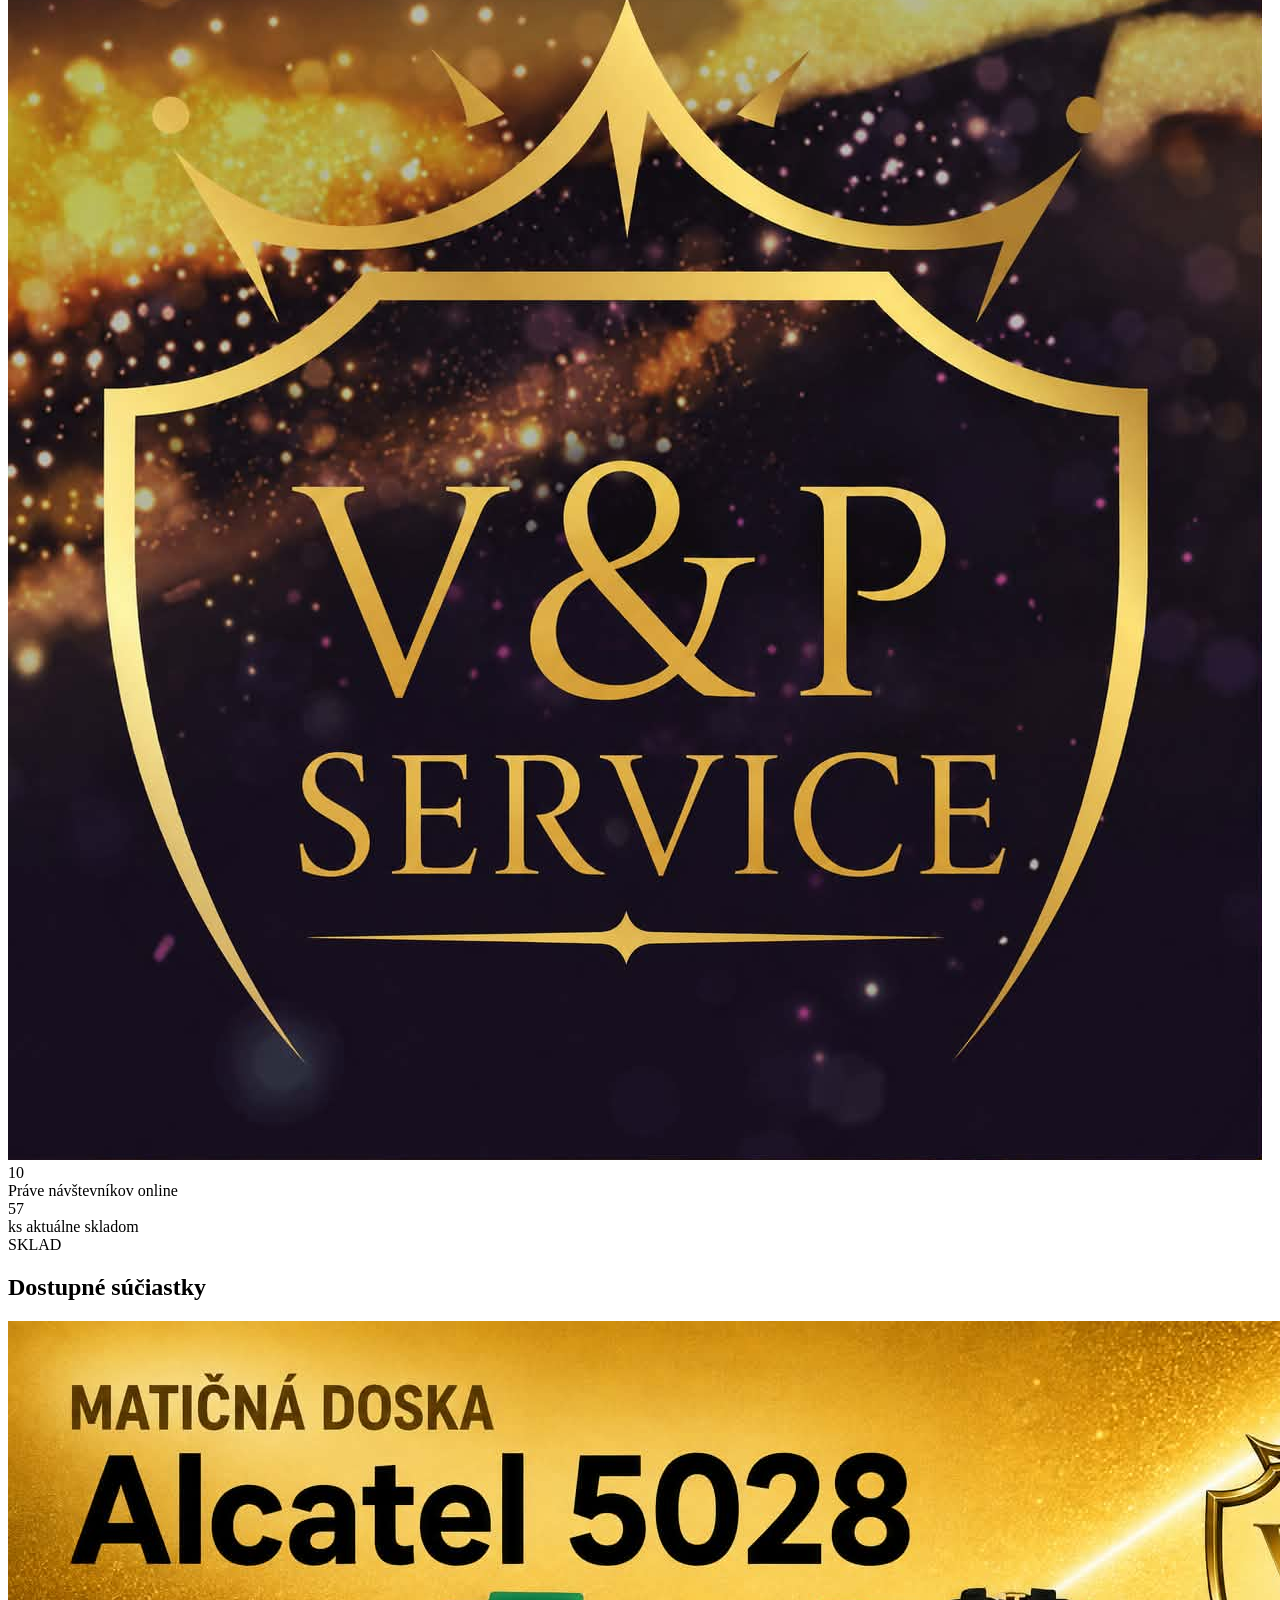
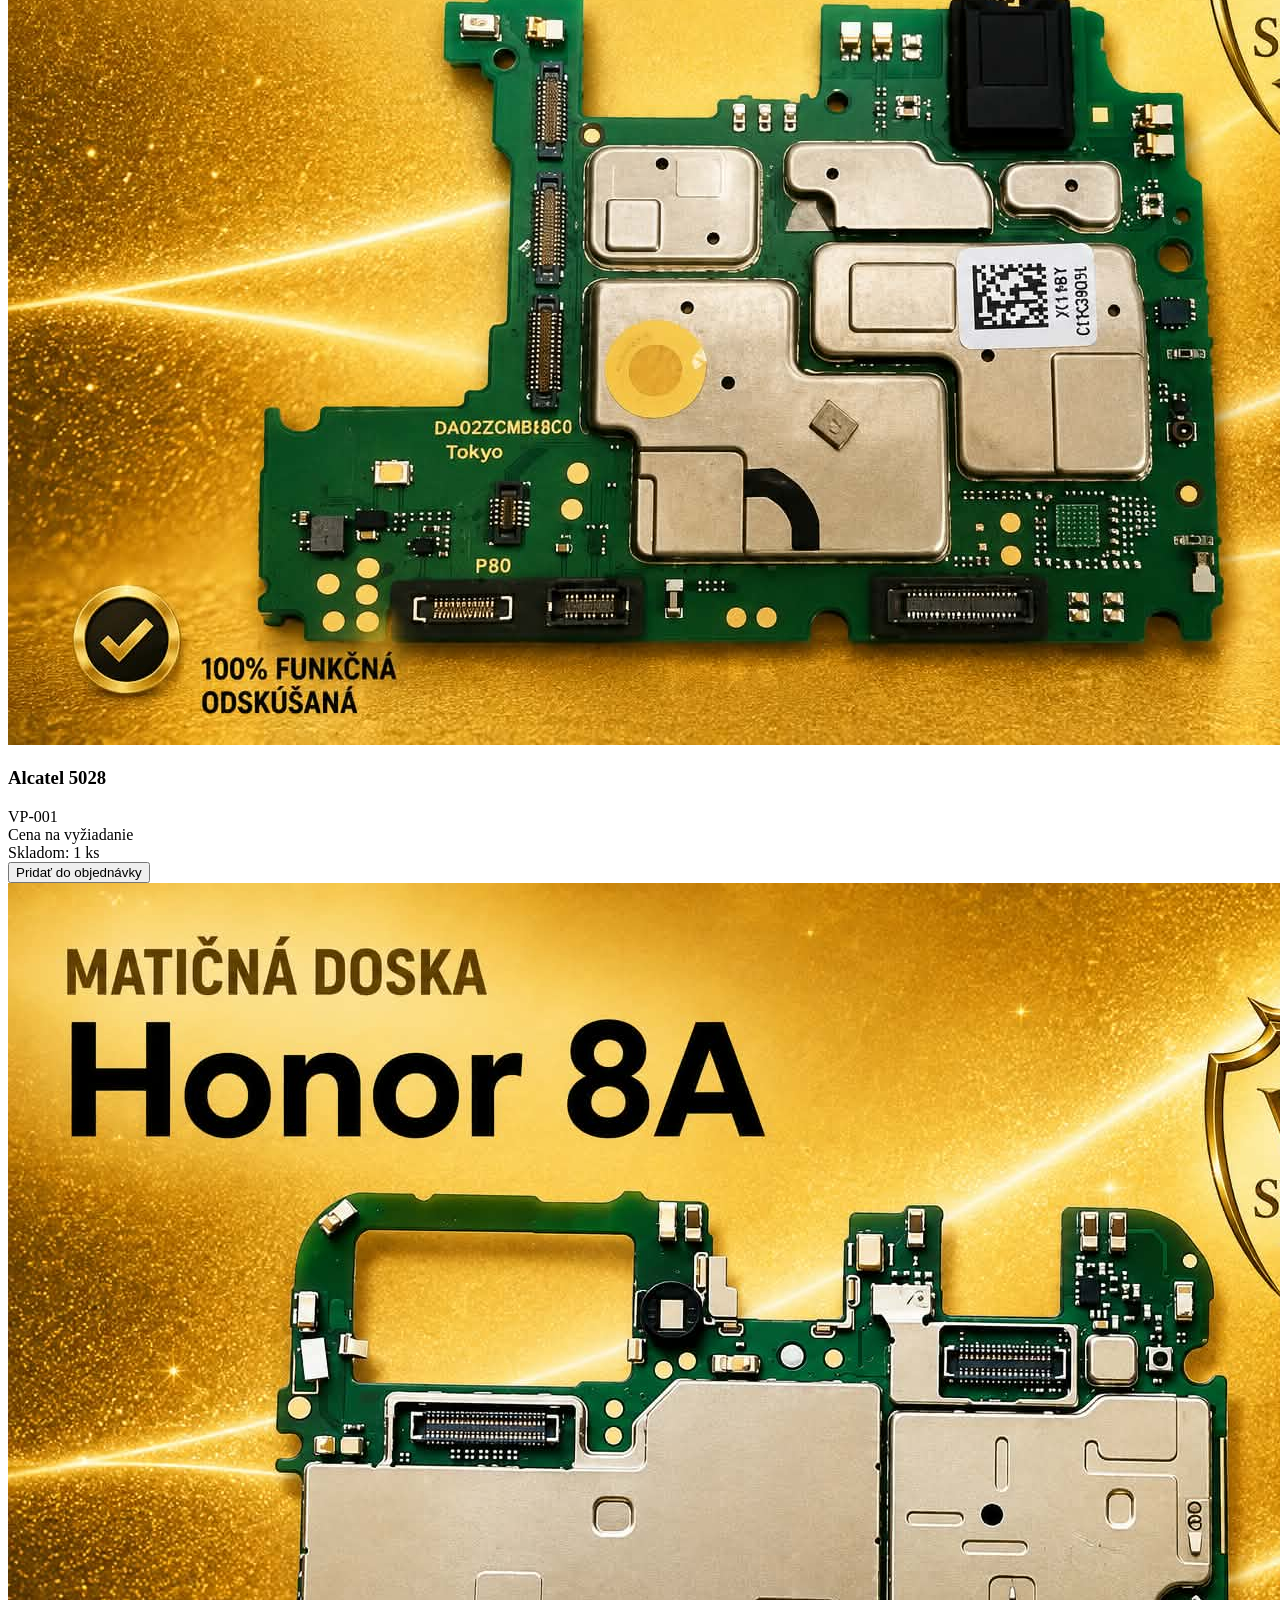
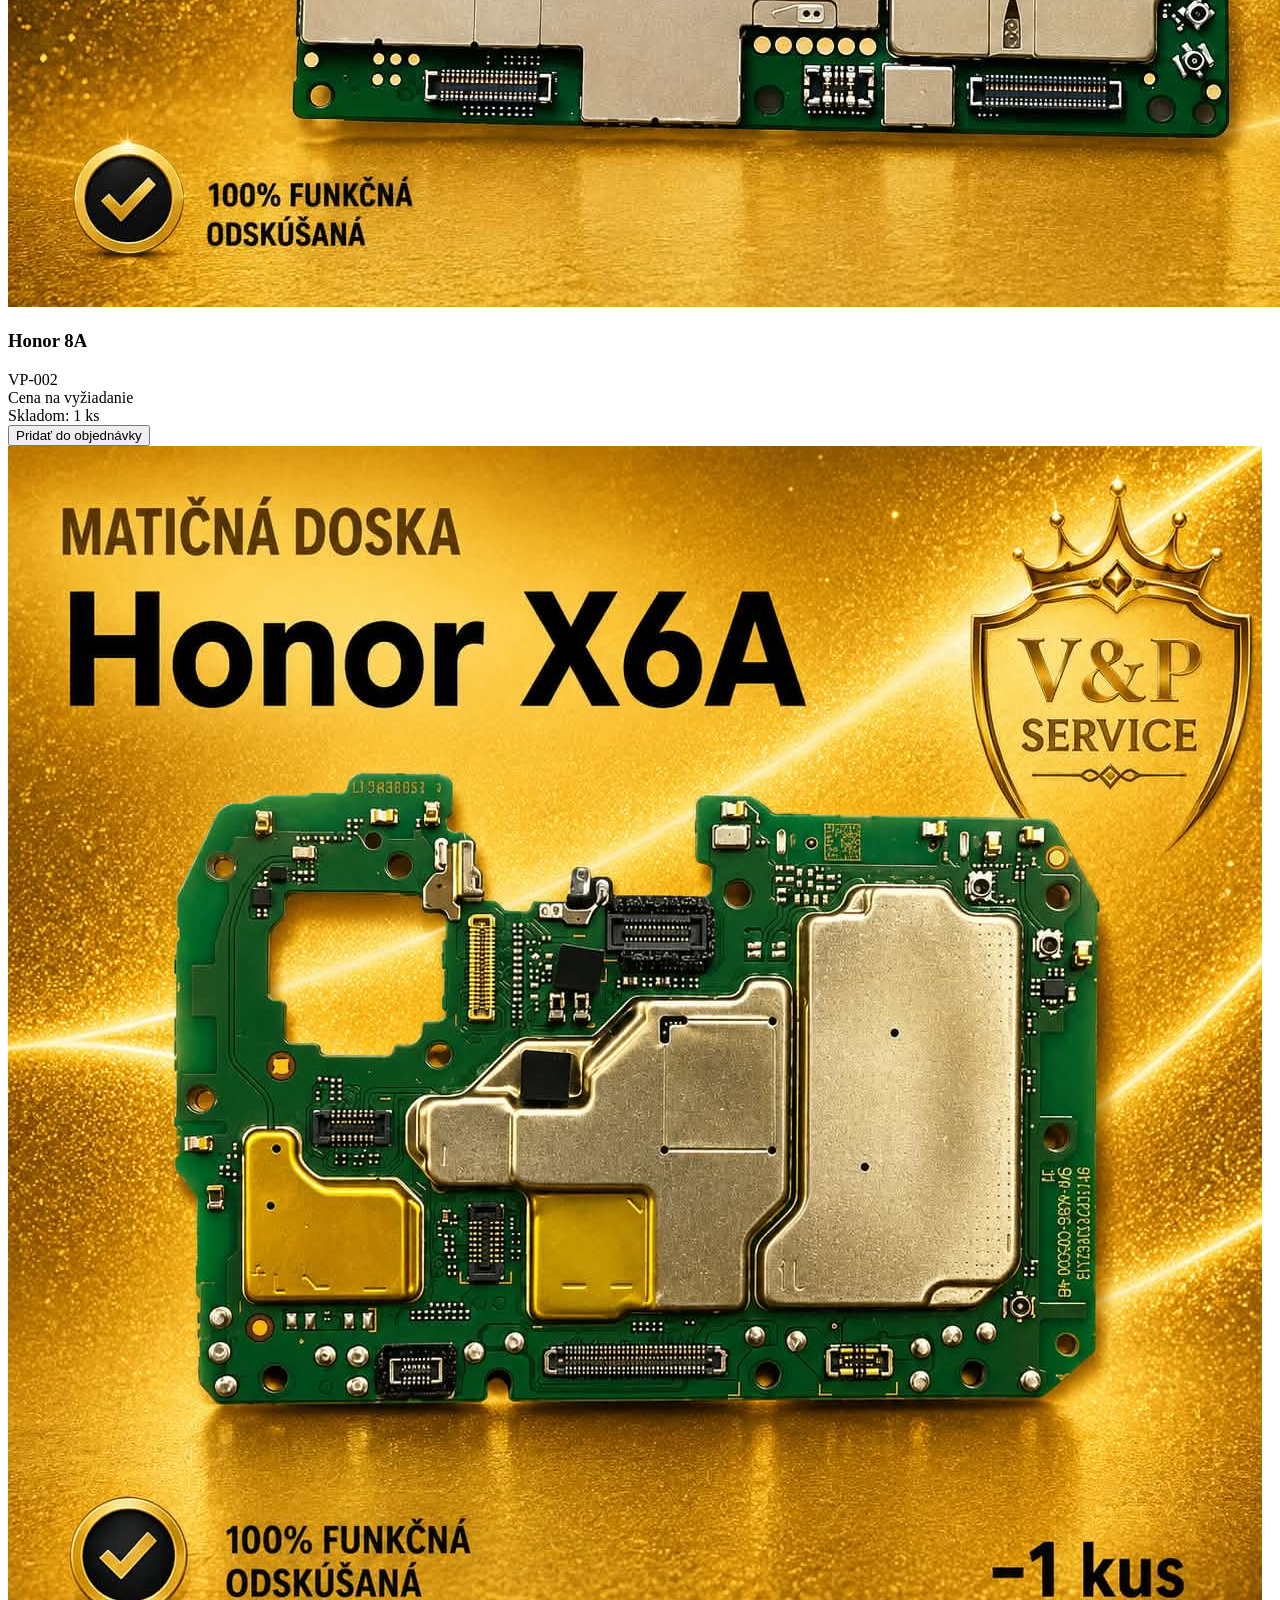
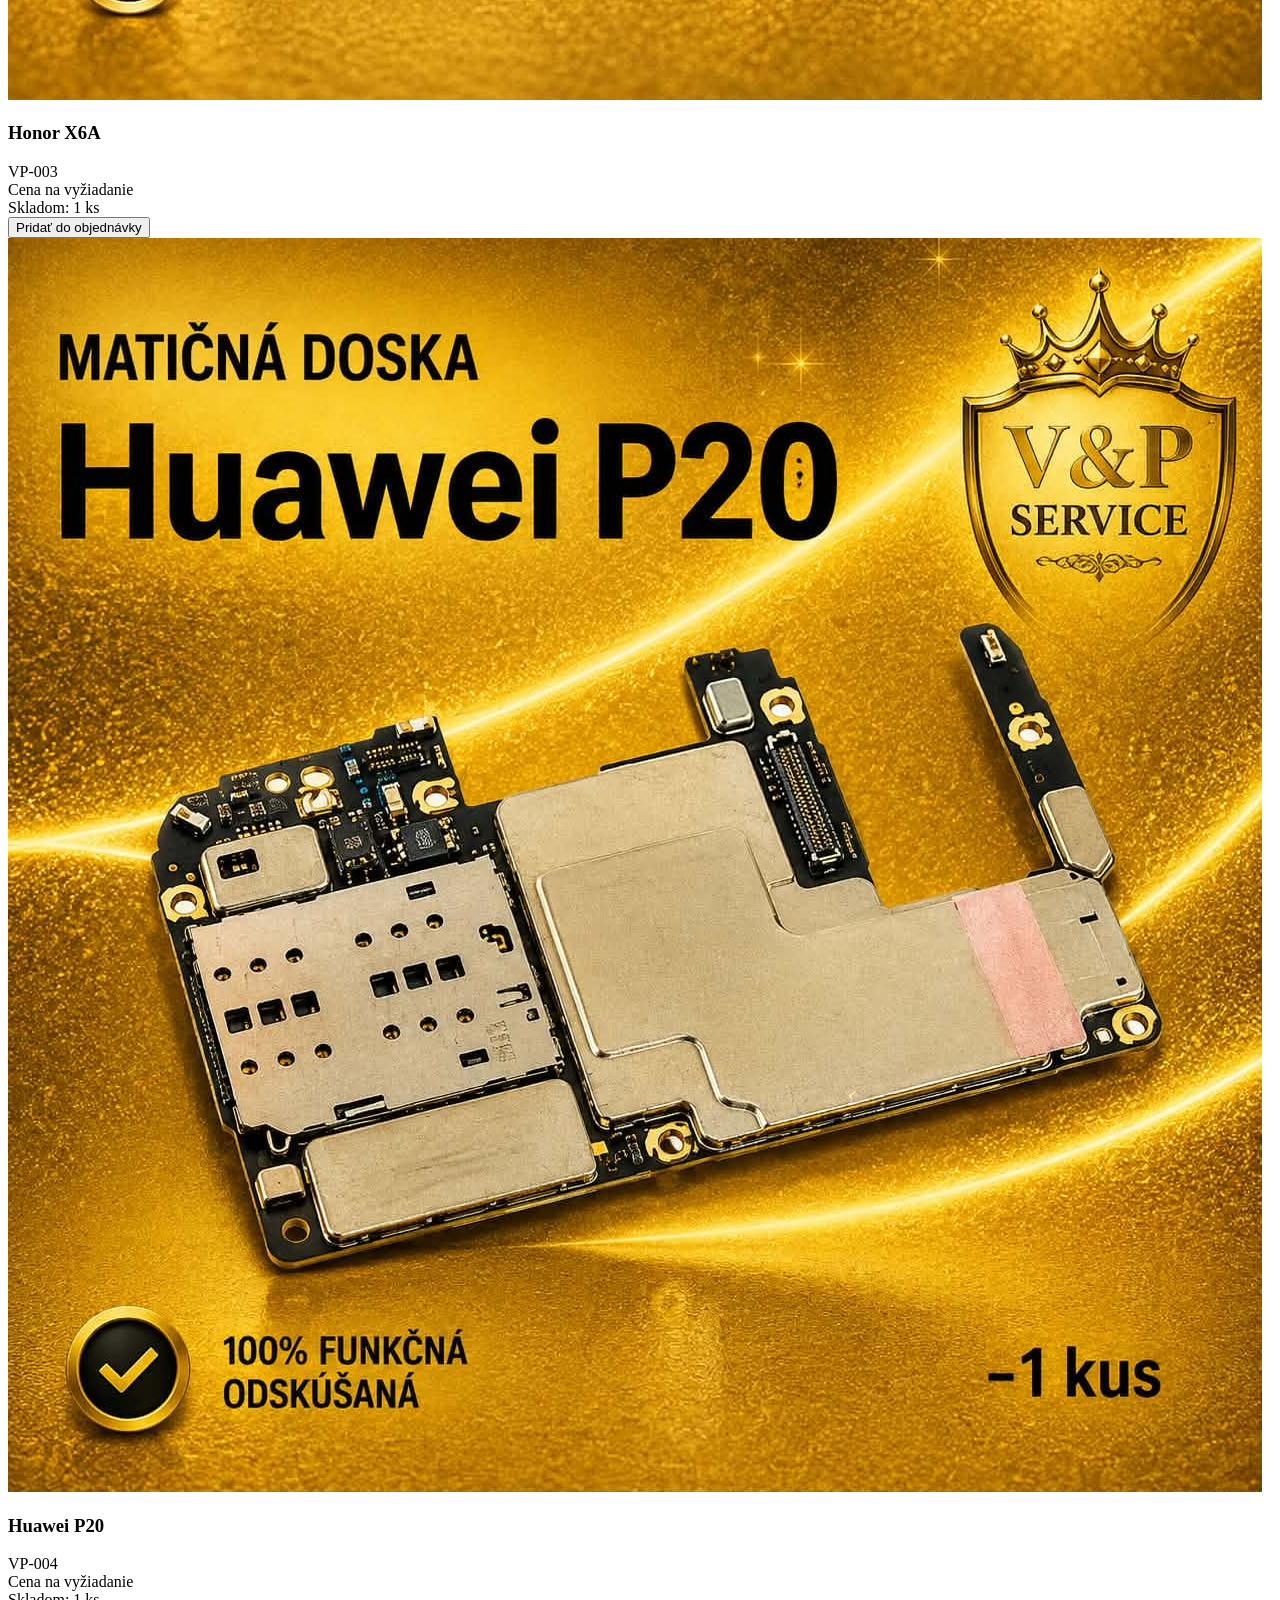
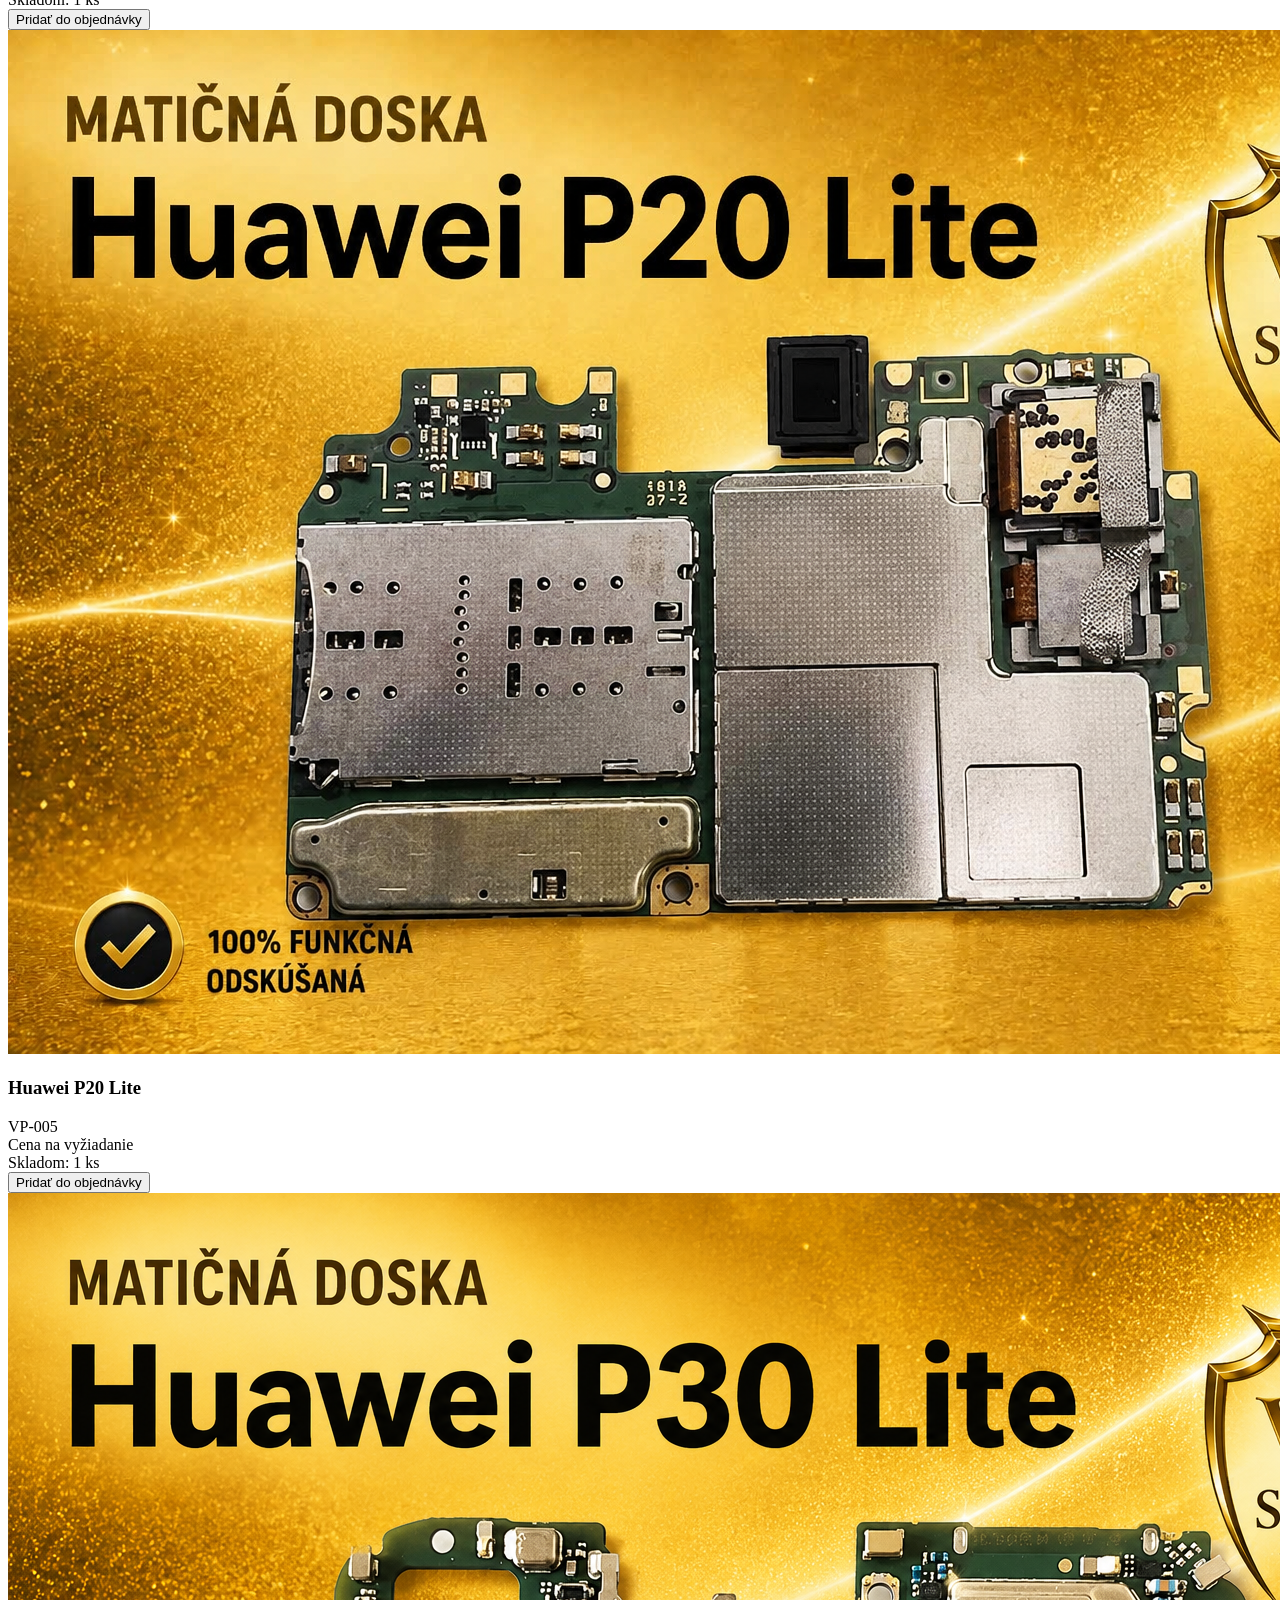
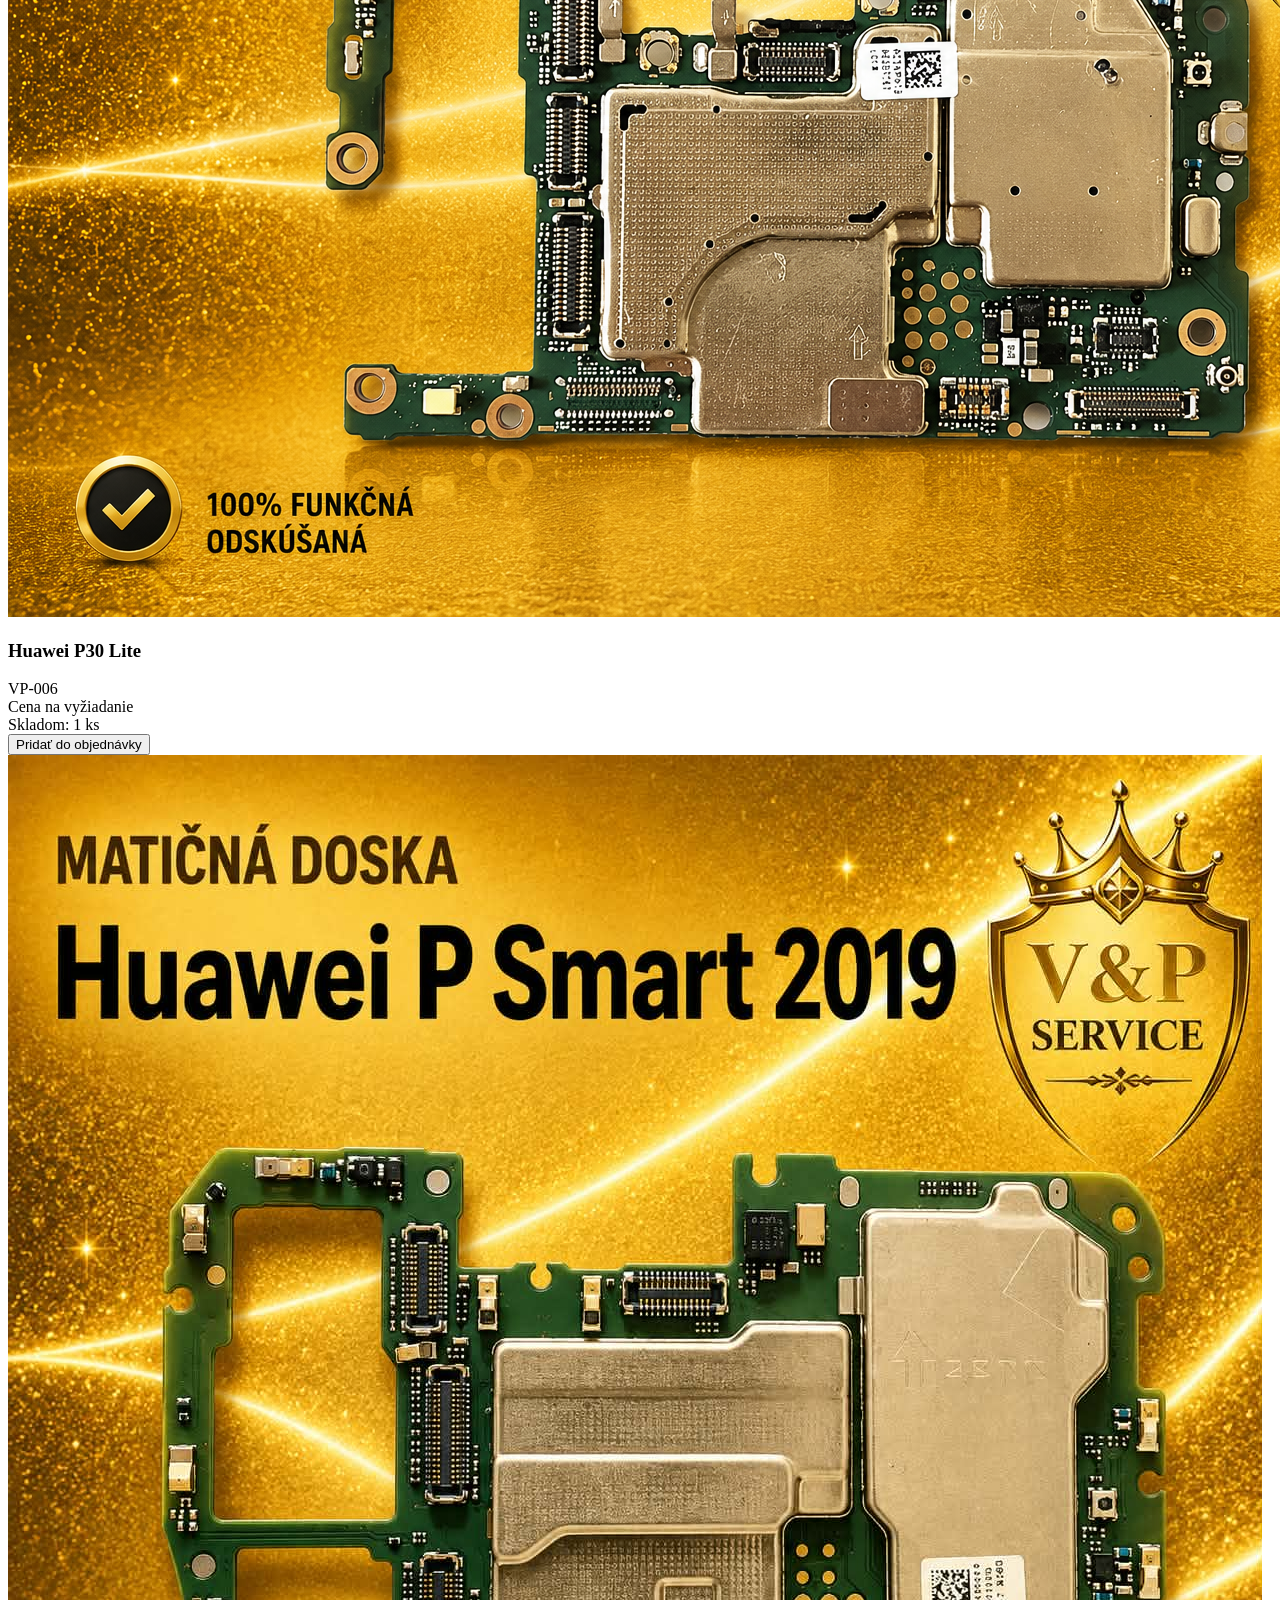
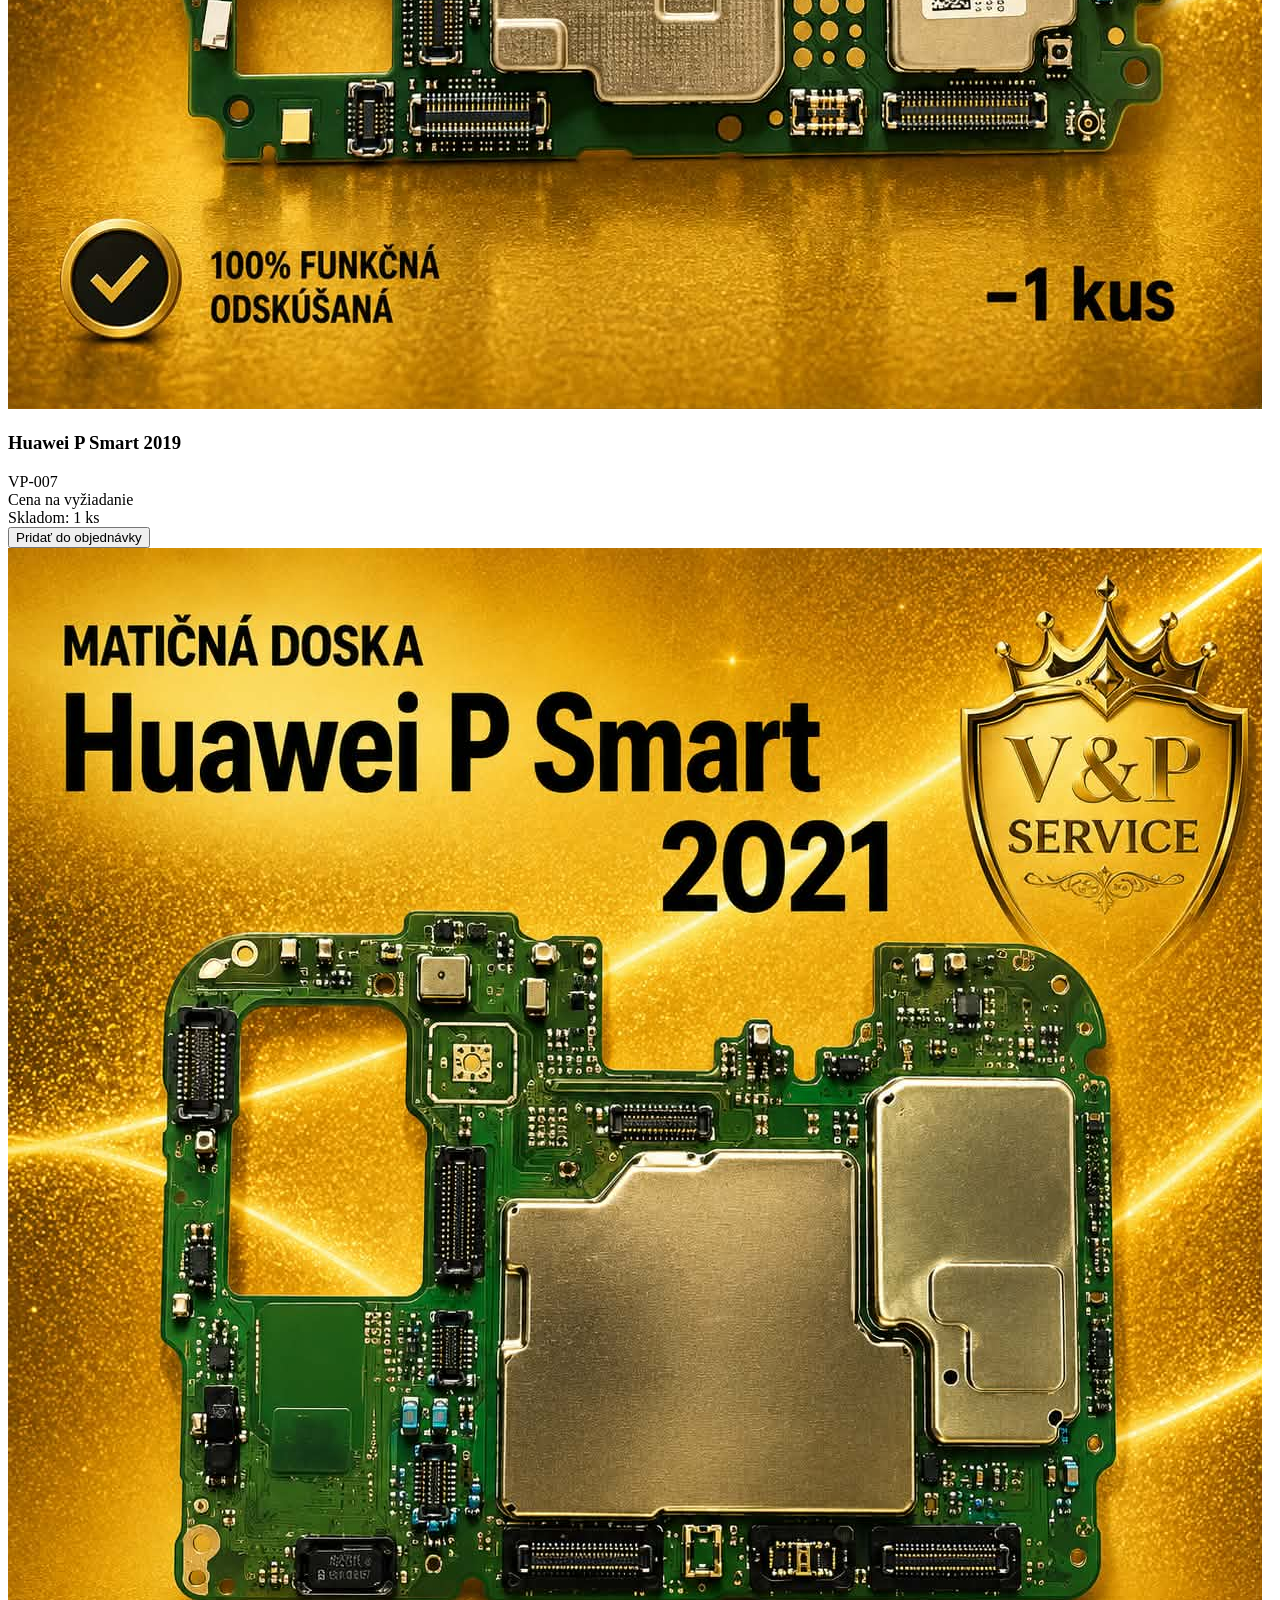
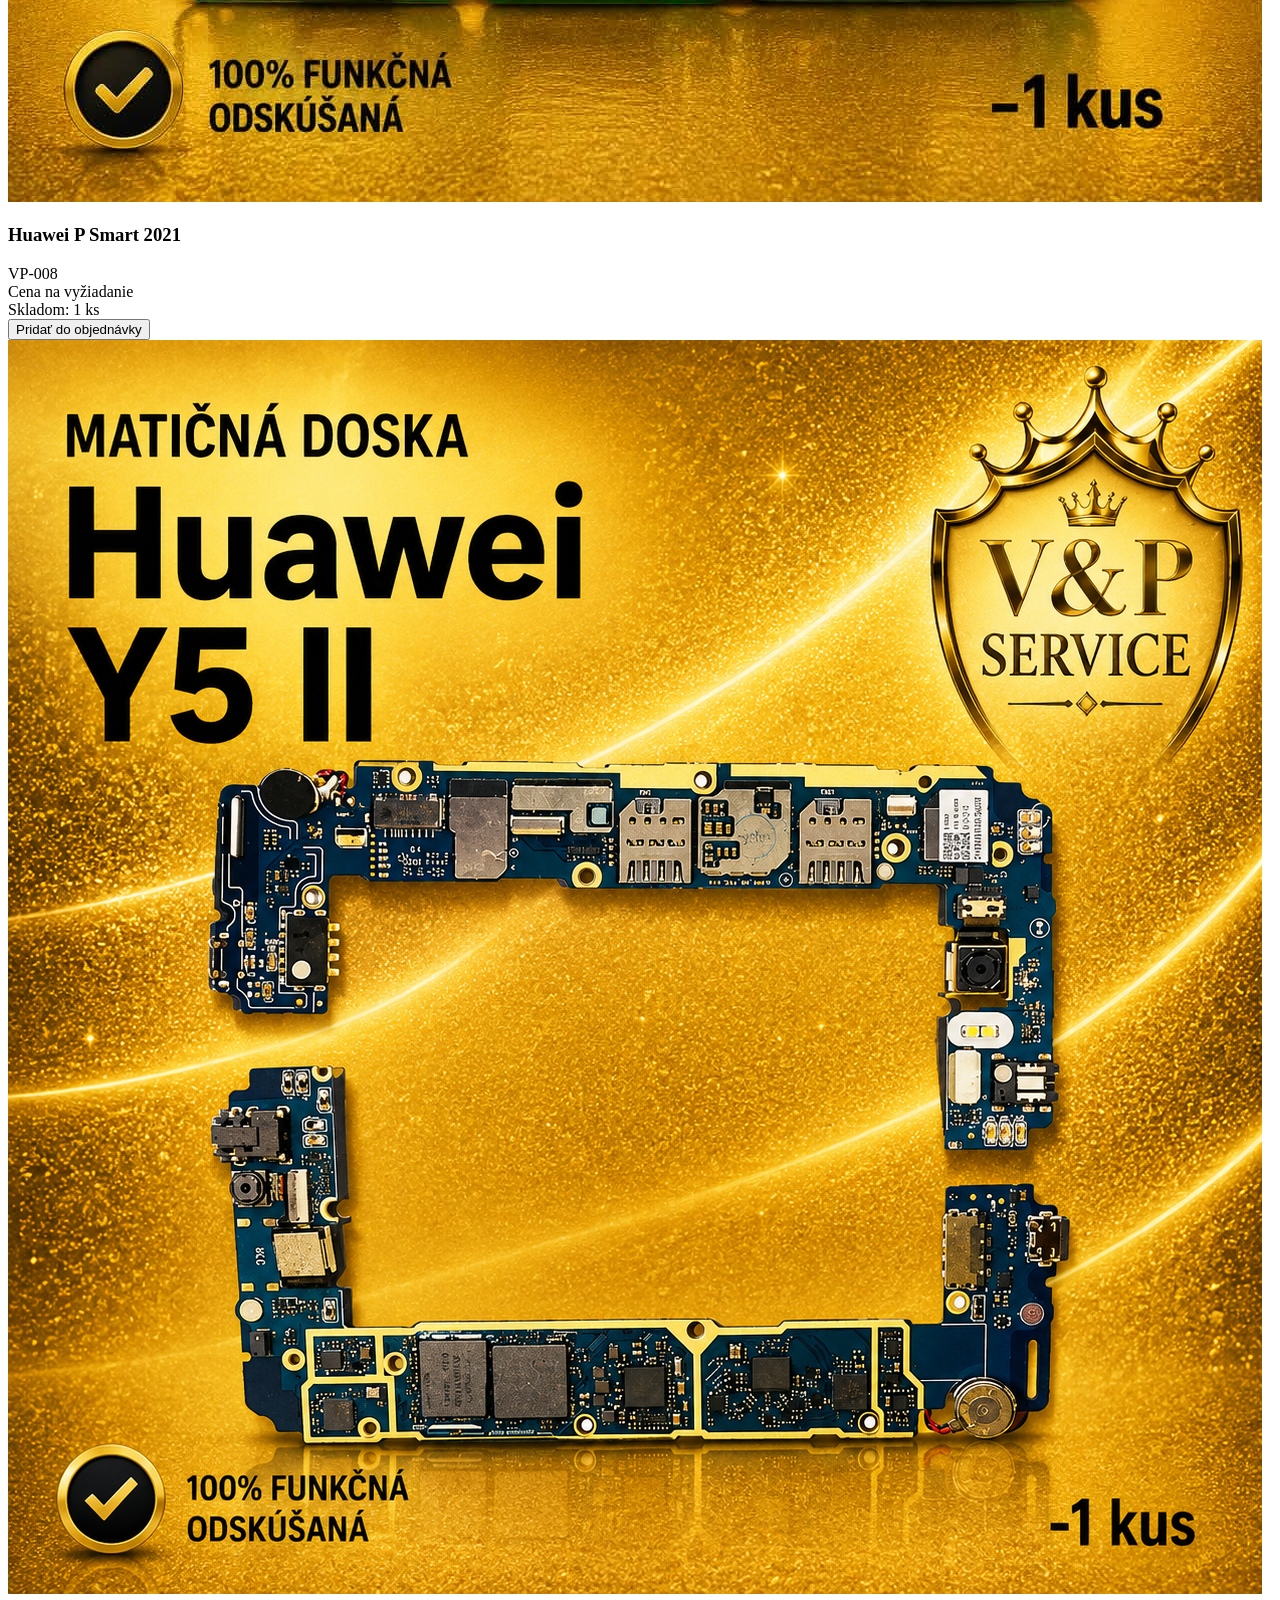
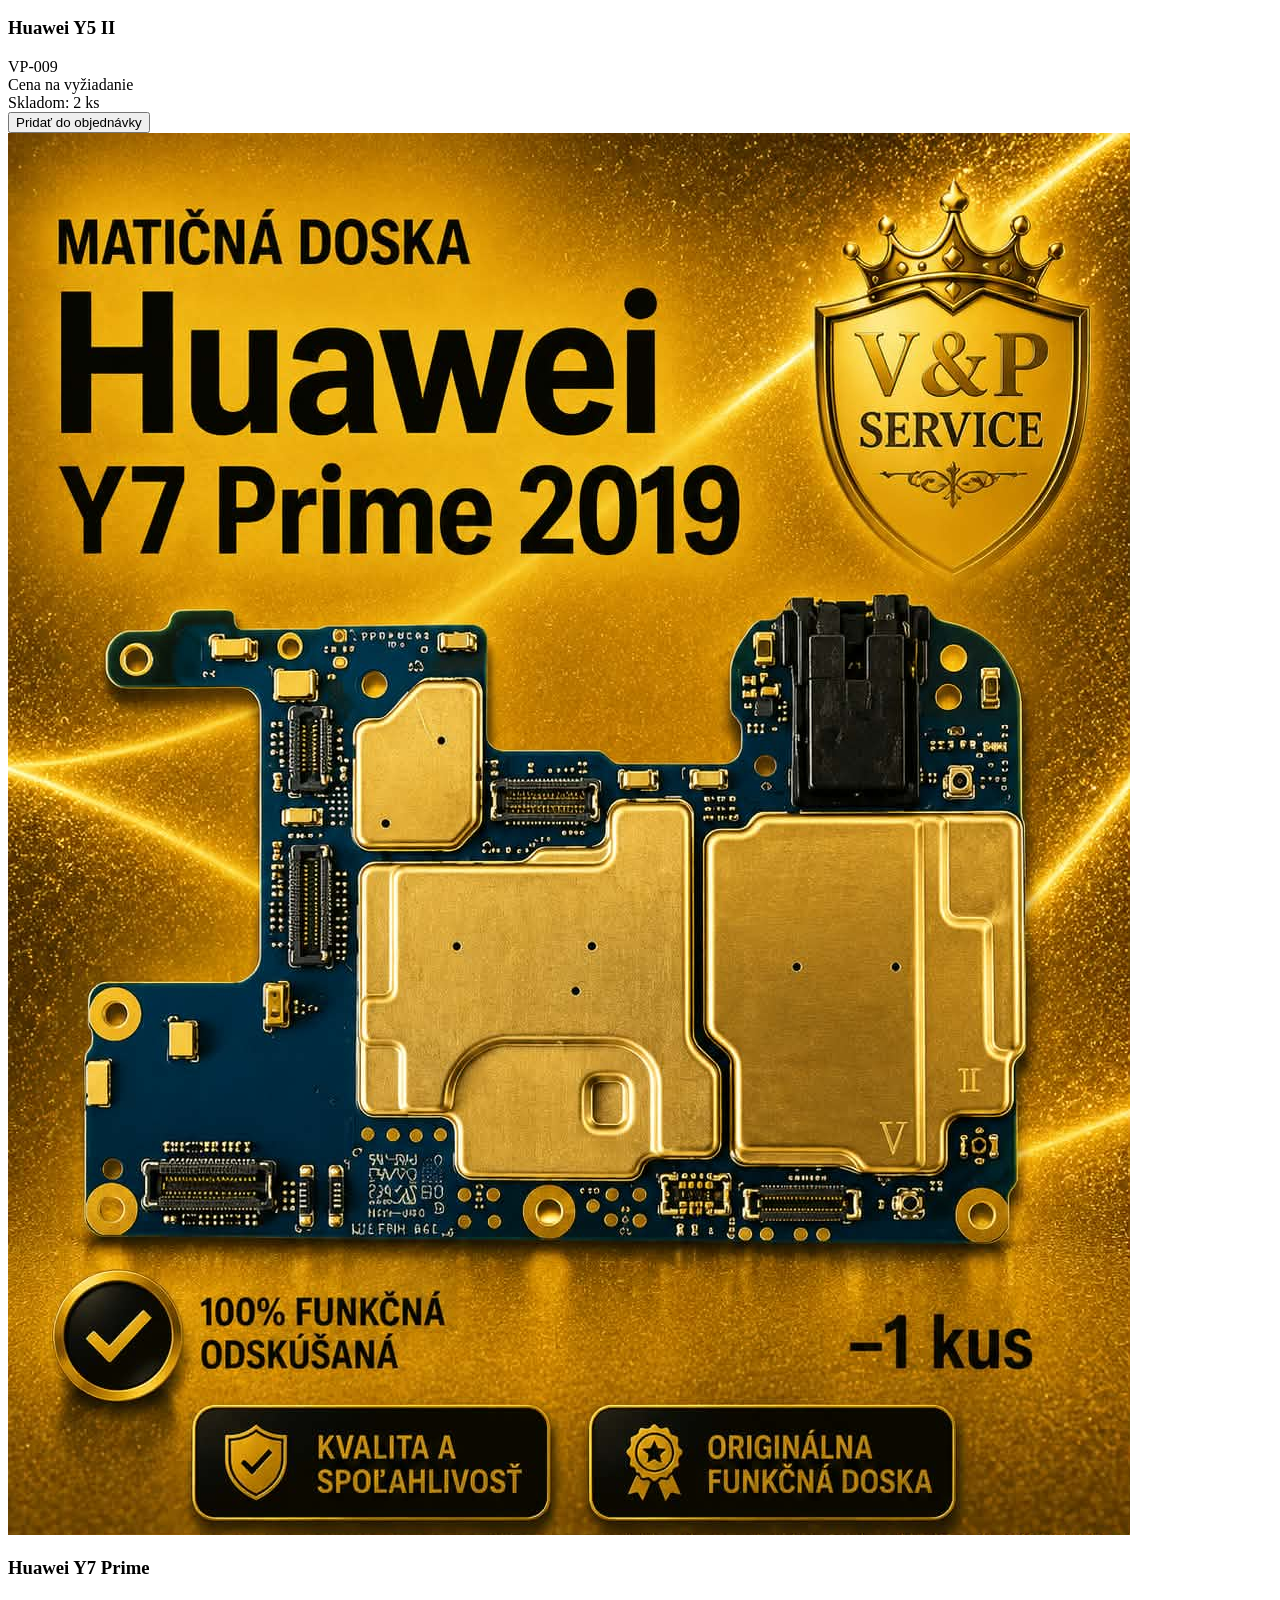
==== commit 1f28c356: "Update title and restructure HTML layout" ====
--- a/index.html
+++ b/index.html
@@ -4,825 +4,43 @@
   <meta charset="UTF-8">
   <meta name="viewport" content="width=device-width, initial-scale=1.0">
 
-  <title>V&P Service | Náhradné diely</title>
-
-  <style>
-
-    * {
-      box-sizing: border-box;
-    }
-
-    html {
-      scroll-behavior: smooth;
-    }
-
-    body {
-      margin: 0;
-      font-family: Inter, Arial, sans-serif;
-      color: white;
-      background:
-        linear-gradient(
-          rgba(7, 4, 14, 0.78),
-          rgba(7, 4, 14, 0.88)
-        ),
-        url("pozadie.jpg");
-
-      background-size: cover;
-      background-position: center;
-      background-attachment: fixed;
-      background-repeat: no-repeat;
-    }
-
-    /* =========================
+  <title>V&P Service | Sklad náhradných dielov</title>
+
+  <link rel="stylesheet" href="style.css">
+</head>
+
+<body>
+
+  <!-- =========================
        HORNÁ LIŠTA
-    ========================= */
-
-    .topbar {
-      position: sticky;
-      top: 0;
-      z-index: 1000;
-
-      width: 100%;
-      height: 76px;
-
-      background: rgba(7, 5, 12, 0.97);
-      border-bottom: 1px solid rgba(255,255,255,0.12);
-
-      display: flex;
-      align-items: center;
-
-      padding: 0 38px;
-    }
-
-    /* Logo + názov */
-
-    .brand {
-      display: flex;
-      align-items: center;
-      gap: 10px;
-
-      min-width: 260px;
-      text-decoration: none;
-    }
-
-    .brand img {
-      width: 42px;
-      height: 50px;
-
-      object-fit: contain;
-      display: block;
-    }
-
-    .brand-name {
-      font-size: 21px;
-      font-weight: 800;
-      white-space: nowrap;
-    }
-
-    .brand-name .gold {
-      color: #f4c43d;
-    }
-
-    /* =========================
-       VYHĽADÁVANIE
-    ========================= */
-
-    .search-area {
-      flex: 1;
-
-      display: flex;
-      justify-content: center;
-      align-items: center;
-
-      gap: 8px;
-    }
-
-    .search-area input {
-      width: min(500px, 55vw);
-
-      height: 48px;
-
-      padding: 0 18px;
-
-      border-radius: 11px;
-      border: 1px solid rgba(255,255,255,0.18);
-
-      outline: none;
-
-      background: rgba(25, 21, 32, 0.95);
-      color: white;
-
-      font-size: 15px;
-    }
-
-    .search-area input::placeholder {
-      color: #aaa;
-    }
-
-    .search-area input:focus {
-      border-color: #f2bd36;
-      box-shadow: 0 0 0 2px rgba(242,189,54,0.12);
-    }
-
-    .search-btn {
-      height: 48px;
-
-      padding: 0 24px;
-
-      border: 0;
-      border-radius: 11px;
-
-      background: linear-gradient(
-        135deg,
-        #ffd45a,
-        #e8aa24
-      );
-
-      color: #17120a;
-
-      font-weight: 800;
-      font-size: 15px;
-
-      cursor: pointer;
-
-      transition: 0.2s;
-    }
-
-    .search-btn:hover {
-      transform: translateY(-1px);
-      filter: brightness(1.08);
-    }
-
-    /* =========================
-       TRI ČIARKY
-    ========================= */
-
-    .menu-button {
-      width: 48px;
-      height: 48px;
-
-      margin-left: 25px;
-
-      border-radius: 11px;
-
-      border: 1px solid rgba(255,255,255,0.18);
-
-      background: rgba(30, 25, 38, 0.95);
-
-      display: flex;
-      flex-direction: column;
-
-      justify-content: center;
-      align-items: center;
-
-      gap: 5px;
-
-      cursor: pointer;
-    }
-
-    .menu-button span {
-      display: block;
-
-      width: 24px;
-      height: 2px;
-
-      background: white;
-
-      border-radius: 2px;
-    }
-
-    .menu-button:hover {
-      border-color: #f2bd36;
-    }
-
-    /* =========================
-       OTVORENÉ MENU
-    ========================= */
-
-    .menu-panel {
-      position: fixed;
-
-      top: 86px;
-      right: 30px;
-
-      width: 240px;
-
-      background: rgba(12, 9, 18, 0.98);
-
-      border: 1px solid rgba(255,255,255,0.15);
-      border-radius: 15px;
-
-      padding: 12px;
-
-      box-shadow: 0 15px 45px rgba(0,0,0,0.5);
-
-      display: none;
-
-      z-index: 2000;
-    }
-
-    .menu-panel.open {
-      display: block;
-    }
-
-    .menu-panel a {
-      display: block;
-
-      padding: 14px 16px;
-
-      border-radius: 9px;
-
-      color: white;
-      text-decoration: none;
-
-      font-weight: 700;
-
-      transition: 0.2s;
-    }
-
-    .menu-panel a:hover {
-      background: rgba(242,189,54,0.12);
-      color: #f4c43d;
-    }
-
-    /* =========================
-       HLAVNÁ ČASŤ
-    ========================= */
-
-    main {
-      width: min(1200px, 92%);
-      margin: 0 auto;
-    }
-
-    /* =========================
-       HERO
-    ========================= */
-
-    .hero {
-      min-height: 470px;
-
-      margin-top: 18px;
-
-      border-radius: 22px;
-
-      border: 1px solid rgba(255,255,255,0.15);
-
-      background:
-        linear-gradient(
-          90deg,
-          rgba(8,5,15,0.88),
-          rgba(8,5,15,0.42),
-          rgba(8,5,15,0.65)
-        ),
-        url("pozadie.jpg");
-
-      background-size: cover;
-      background-position: center;
-
-      display: flex;
-      align-items: center;
-
-      padding: 55px;
-
-      position: relative;
-
-      overflow: hidden;
-    }
-
-    .hero-content {
-      width: 55%;
-      position: relative;
-      z-index: 2;
-    }
-
-    .eyebrow {
-      color: #f4c43d;
-
-      font-size: 13px;
-
-      font-weight: 900;
-
-      letter-spacing: 3px;
-
-      margin-bottom: 15px;
-    }
-
-    .hero h1 {
-      margin: 0;
-
-      font-size: clamp(46px, 6vw, 78px);
-
-      line-height: 0.98;
-
-      letter-spacing: -2px;
-
-      text-align: left;
-    }
-
-    .hero p {
-      max-width: 620px;
-
-      margin: 28px 0;
-
-      font-size: 17px;
-
-      line-height: 1.6;
-
-      color: #e2e2e2;
-    }
-
-    .hero-button {
-      display: inline-block;
-
-      padding: 15px 25px;
-
-      border-radius: 11px;
-
-      background: linear-gradient(
-        135deg,
-        #8e43ff,
-        #6f24ef
-      );
-
-      color: white;
-
-      text-decoration: none;
-
-      font-weight: 800;
-    }
-
-    /* =========================
-       ŠTATISTIKA
-    ========================= */
-
-    .stats {
-      position: absolute;
-
-      right: 40px;
-      top: 50%;
-
-      transform: translateY(-50%);
-
-      width: 410px;
-
-      background: rgba(12,9,19,0.93);
-
-      border: 1px solid rgba(255,255,255,0.16);
-
-      border-radius: 20px;
-
-      padding: 28px 32px;
-
-      box-shadow: 0 15px 40px rgba(0,0,0,0.3);
-    }
-
-    .stat {
-      display: flex;
-      align-items: center;
-
-      gap: 18px;
-
-      min-height: 70px;
-    }
-
-    .stat + .stat {
-      border-top: 1px solid rgba(255,255,255,0.12);
-      padding-top: 16px;
-      margin-top: 10px;
-    }
-
-    .stat-number {
-      min-width: 60px;
-
-      color: #ffd34e;
-
-      font-size: 40px;
-
-      font-weight: 900;
-    }
-
-    .stat-label {
-      color: #cfcbd4;
-
-      font-size: 14px;
-    }
-
-    /* =========================
-       SKLAD
-    ========================= */
-
-    .stock-section {
-      padding: 70px 0 100px;
-    }
-
-    .section-title {
-      margin-bottom: 30px;
-    }
-
-    .section-title .small {
-      color: #f4c43d;
-
-      font-size: 13px;
-
-      font-weight: 900;
-
-      letter-spacing: 3px;
-
-      margin-bottom: 8px;
-    }
-
-    .section-title h2 {
-      margin: 0;
-
-      font-size: 42px;
-
-      text-align: left;
-    }
-
-    /* =========================
-       VÝSLEDKY VYHĽADÁVANIA
-    ========================= */
-
-    .search-result {
-      display: none;
-
-      margin: -5px 0 25px;
-
-      padding: 12px 16px;
-
-      border-radius: 10px;
-
-      background: rgba(242,189,54,0.08);
-
-      border: 1px solid rgba(242,189,54,0.18);
-
-      color: #f4c43d;
-
-      font-weight: 700;
-    }
-
-    .search-result.visible {
-      display: block;
-    }
-
-    /* =========================
-       PRODUKTY
-    ========================= */
-
-    #products {
-      display: grid;
-
-      grid-template-columns:
-        repeat(4, minmax(0, 1fr));
-
-      gap: 20px;
-    }
-
-    .product {
-      background: rgba(18,15,27,0.94);
-
-      border: 1px solid rgba(255,255,255,0.14);
-
-      border-radius: 17px;
-
-      padding: 16px;
-
-      min-width: 0;
-
-      transition: 0.2s;
-    }
-
-    .product:hover {
-      transform: translateY(-3px);
-
-      border-color: rgba(242,189,54,0.45);
-    }
-
-    .product-image {
-      width: 100%;
-      height: 190px;
-
-      object-fit: contain;
-
-      display: block;
-
-      margin-bottom: 15px;
-
-      border-radius: 10px;
-    }
-
-    .product h3 {
-      margin: 5px 0 8px;
-
-      font-size: 18px;
-
-      text-align: left;
-    }
-
-    .code {
-      color: #aaa;
-
-      font-size: 14px;
-
-      margin-bottom: 14px;
-    }
-
-    .price {
-      font-size: 17px;
-
-      font-weight: 800;
-
-      margin-bottom: 8px;
-    }
-
-    .stock {
-      color: #00ed71;
-
-      margin-bottom: 16px;
-
-      font-size: 15px;
-    }
-
-    .add-button {
-      width: 100%;
-
-      padding: 13px 10px;
-
-      border: 0;
-
-      border-radius: 10px;
-
-      background: linear-gradient(
-        135deg,
-        #8b3cff,
-        #6c1fe9
-      );
-
-      color: white;
-
-      font-size: 14px;
-
-      font-weight: 800;
-
-      cursor: pointer;
-    }
-
-    .add-button:hover {
-      filter: brightness(1.1);
-    }
-
-    /* =========================
-       KOŠÍK
-    ========================= */
-
-    .cart-section {
-      width: min(800px, 100%);
-
-      margin: 40px auto 100px;
-
-      padding: 25px;
-
-      background: rgba(18,15,27,0.95);
-
-      border: 1px solid rgba(255,255,255,0.14);
-
-      border-radius: 17px;
-    }
-
-    .cart-section h2 {
-      margin-top: 0;
-    }
-
-    .cart-item {
-      display: flex;
-
-      align-items: center;
-
-      justify-content: space-between;
-
-      gap: 15px;
-
-      padding: 12px 0;
-
-      border-bottom: 1px solid rgba(255,255,255,0.1);
-    }
-
-    .remove-button {
-      border: 0;
-
-      border-radius: 7px;
-
-      padding: 7px 10px;
-
-      background: #8d2020;
-
-      color: white;
-
-      cursor: pointer;
-    }
-
-    /* =========================
-       ŽIADNE VÝSLEDKY
-    ========================= */
-
-    .no-results {
-      grid-column: 1 / -1;
-
-      padding: 50px 20px;
-
-      text-align: center;
-
-      border: 1px dashed rgba(255,255,255,0.2);
-
-      border-radius: 15px;
-
-      color: #aaa;
-    }
-
-    /* =========================
-       MOBIL
-    ========================= */
-
-    @media (max-width: 900px) {
-
-      .topbar {
-        padding: 0 15px;
-        height: 68px;
-      }
-
-      .brand {
-        min-width: auto;
-      }
-
-      .brand-name {
-        font-size: 17px;
-      }
-
-      .brand img {
-        width: 34px;
-        height: 42px;
-      }
-
-      .search-area input {
-        width: 100%;
-      }
-
-      .search-btn {
-        padding: 0 14px;
-      }
-
-      .menu-button {
-        margin-left: 10px;
-      }
-
-      .hero {
-        padding: 35px 25px;
-        min-height: 620px;
-      }
-
-      .hero-content {
-        width: 100%;
-      }
-
-      .hero h1 {
-        font-size: 48px;
-      }
-
-      .stats {
-        position: absolute;
-
-        left: 25px;
-        right: 25px;
-
-        top: auto;
-        bottom: 25px;
-
-        transform: none;
-
-        width: auto;
-      }
-
-      #products {
-        grid-template-columns: repeat(2, minmax(0, 1fr));
-      }
-
-    }
-
-    @media (max-width: 600px) {
-
-      .brand-name {
-        display: none;
-      }
-
-      .search-area {
-        margin-left: 10px;
-      }
-
-      .search-area input {
-        min-width: 0;
-        font-size: 13px;
-      }
-
-      .search-btn {
-        font-size: 13px;
-      }
-
-      .hero {
-        min-height: 650px;
-      }
-
-      .hero h1 {
-        font-size: 40px;
-      }
-
-      .hero p {
-        font-size: 15px;
-      }
-
-      #products {
-        grid-template-columns: repeat(2, minmax(0, 1fr));
-        gap: 10px;
-      }
-
-      .product {
-        padding: 10px;
-      }
-
-      .product-image {
-        height: 130px;
-      }
-
-      .product h3 {
-        font-size: 15px;
-      }
-
-      .section-title h2 {
-        font-size: 32px;
-      }
-
-      .menu-panel {
-        right: 15px;
-      }
-
-    }
-
-  </style>
-</head>
-
-<body>
-
-  <!-- =========================
-       HORNÁ LIŠTA
-  ========================== -->
-
+  ========================== -->
   <header class="topbar">
 
-    <a href="#" class="brand">
-
-      <!-- MALÉ LOGO -->
-      <img src="logo.png" alt="V&P Service">
-
-      <span class="brand-name">
-        <span class="gold">V&P</span> Service
-      </span>
-
-    </a>
-
-
-    <!-- VYHĽADÁVANIE -->
-
-    <form class="search-area" id="searchForm">
-
+    <div class="brand">
+      <img src="logo.jpg" alt="V&P Service logo">
+      <span>V&P Service</span>
+    </div>
+
+    <form id="searchForm" class="top-search">
       <input
+        id="searchInput"
         type="text"
-        id="search"
         placeholder="Vyhľadávať súčiastku, model alebo kód..."
         autocomplete="off"
       >
-
-      <button
-        type="submit"
-        class="search-btn"
-      >
-        Hľadať
-      </button>
-
+      <button type="submit">Hľadať</button>
     </form>
 
-
-    <!-- IBA TRI ČIARKY -->
-
+    <!-- TRI ČIARKY -->
     <button
+      id="menuButton"
       class="menu-button"
-      id="menuButton"
       type="button"
       aria-label="Otvoriť menu"
     >
-
       <span></span>
       <span></span>
       <span></span>
-
     </button>
 
   </header>
@@ -831,163 +49,166 @@
   <!-- =========================
        MENU
   ========================== -->
-
-  <div class="menu-panel" id="menuPanel">
-
-    <a href="#sklad" onclick="closeMenu()">
-      📦 Sklad
-    </a>
-
-    <a href="#objednavka" onclick="closeMenu()">
-      🛒 Objednávka
-    </a>
-
-    <a href="#administracia" onclick="closeMenu()">
+  <div id="menuPanel" class="menu-panel">
+
+    <a href="#sklad" id="menuSklad">📦 Sklad</a>
+
+    <a href="#objednavka" id="menuObjednavka">🛒 Objednávka</a>
+
+    <a href="#administracia" id="menuAdministracia">
       ⚙️ Administrácia
     </a>
 
-    <a href="#kontakt" onclick="closeMenu()">
-      📞 Kontakt
-    </a>
+    <a href="#kontakt" id="menuKontakt">📞 Kontakt</a>
 
   </div>
 
 
+  <!-- =========================
+       HLAVNÝ OBSAH
+  ========================== -->
   <main>
 
-    <!-- =========================
-         HLAVNÁ ČASŤ
-    ========================== -->
-
+    <!-- HERO -->
     <section class="hero">
 
       <div class="hero-content">
 
-        <div class="eyebrow">
-          V&amp;P SERVICE
+        <div class="hero-text">
+
+          <div class="small-title">
+            V&P SERVICE
+          </div>
+
+          <h1>
+            Náhradné diely<br>
+            skladom.
+          </h1>
+
+          <p>
+            Pozrite si aktuálne dostupné súčiastky
+            a vytvorte objednávku jednoducho online.
+          </p>
+
+          <a href="#sklad" class="hero-button">
+            Pozrieť sklad
+          </a>
+
         </div>
 
-        <h1>
-          Náhradné diely<br>
-          skladom.
-        </h1>
-
+
+        <!-- VEĽKÉ LOGO V STREDE -->
+        <div class="hero-logo">
+
+          <img
+            src="logo.jpg"
+            alt="V&P Service"
+          >
+
+        </div>
+
+
+        <!-- ŠTATISTIKY -->
+        <div class="stats">
+
+          <div class="stat-row">
+
+            <div
+              id="onlineNumber"
+              class="stat-number"
+            >
+              10
+            </div>
+
+            <div class="stat-text">
+              Práve návštevníkov online
+            </div>
+
+          </div>
+
+          <div class="stat-line"></div>
+
+          <div class="stat-row">
+
+            <div class="stat-number">
+              57
+            </div>
+
+            <div class="stat-text">
+              ks aktuálne skladom
+            </div>
+
+          </div>
+
+        </div>
+
+      </div>
+
+    </section>
+
+
+    <!-- =========================
+         SKLAD
+    ========================== -->
+    <section id="sklad" class="stock-section">
+
+      <div class="section-label">
+        SKLAD
+      </div>
+
+      <h2>
+        Dostupné súčiastky
+      </h2>
+
+      <div
+        id="searchInfo"
+        class="search-info"
+      ></div>
+
+      <div
+        id="products"
+        class="products"
+      ></div>
+
+    </section>
+
+
+    <!-- =========================
+         OBJEDNÁVKA
+    ========================== -->
+    <section
+      id="objednavka"
+      class="simple-section"
+    >
+
+      <div class="section-label">
+        OBJEDNÁVKA
+      </div>
+
+      <h2>
+        Objednávka
+      </h2>
+
+      <div id="cart">
         <p>
-          Pozrite si aktuálne dostupné súčiastky
-          a vytvorte objednávku jednoducho online.
+          Zatiaľ nemáte žiadnu súčiastku v objednávke.
         </p>
-
-        <a
-          href="#sklad"
-          class="hero-button"
-        >
-          Pozrieť sklad
-        </a>
-
-      </div>
-
-
-      <!-- ŠTATISTIKA -->
-
-      <div class="stats">
-
-        <div class="stat">
-
-          <div
-            class="stat-number"
-            id="onlineCount"
-          >
-            10
-          </div>
-
-          <div class="stat-label">
-            Práve návštevníkov online
-          </div>
-
-        </div>
-
-
-        <div class="stat">
-
-          <div
-            class="stat-number"
-            id="stockCount"
-          >
-            0
-          </div>
-
-          <div class="stat-label">
-            ks aktuálne skladom
-          </div>
-
-        </div>
-
-      </div>
-
-    </section>
-
-
-    <!-- =========================
-         SKLAD
-    ========================== -->
-
+      </div>
+
+    </section>
+
+
+    <!-- =========================
+         ADMINISTRÁCIA
+    ========================== -->
     <section
-      class="stock-section"
-      id="sklad"
-    >
-
-      <div class="section-title">
-
-        <div class="small">
-          SKLAD
-        </div>
-
-        <h2>
-          Dostupné súčiastky
-        </h2>
-
-      </div>
-
-
-      <div
-        class="search-result"
-        id="searchResult"
-      ></div>
-
-
-      <div id="products"></div>
-
-    </section>
-
-
-    <!-- =========================
-         OBJEDNÁVKA
-    ========================== -->
-
-    <section
-      class="cart-section"
-      id="objednavka"
-    >
-
-      <h2>
-        Objednávka
-      </h2>
-
-      <div id="cart">
-        Objednávka je zatiaľ prázdna.
-      </div>
-
-    </section>
-
-
-    <!-- =========================
-         ADMINISTRÁCIA
-    ========================== -->
-
-    <section
-      class="cart-section"
       id="administracia"
-    >
+      class="simple-section"
+    >
+
+      <div class="section-label">
+        ADMINISTRÁCIA
+      </div>
 
       <h2>
         Administrácia
@@ -1003,23 +224,25 @@
     <!-- =========================
          KONTAKT
     ========================== -->
-
     <section
-      class="cart-section"
       id="kontakt"
-    >
+      class="simple-section"
+    >
+
+      <div class="section-label">
+        KONTAKT
+      </div>
 
       <h2>
         Kontakt
       </h2>
 
       <p>
-        V&amp;P Service
+        V&P Service
       </p>
 
       <p>
-        Kontaktujte nás pre viac informácií
-        o náhradných dieloch.
+        Kontaktujte nás pre viac informácií.
       </p>
 
     </section>
@@ -1027,643 +250,10 @@
   </main>
 
 
-  <script>
-
-    /* ==========================================
-       PRODUKTY
-    ========================================== */
-
-    const DEFAULT = [
-
-      {id:1, name:"Alcatel 5028", code:"VP-001", price:0, qty:1},
-      {id:2, name:"Honor 8A", code:"VP-002", price:0, qty:1},
-      {id:3, name:"Honor X6A", code:"VP-003", price:0, qty:1},
-      {id:4, name:"Huawei P20", code:"VP-004", price:0, qty:1},
-      {id:5, name:"Huawei P20 Lite", code:"VP-005", price:0, qty:1},
-      {id:6, name:"Huawei P30 Lite", code:"VP-006", price:0, qty:1},
-      {id:7, name:"Huawei P Smart 2019", code:"VP-007", price:0, qty:1},
-      {id:8, name:"Huawei P Smart 2021", code:"VP-008", price:0, qty:1},
-      {id:9, name:"Huawei Y5-2", code:"VP-009", price:0, qty:2},
-      {id:10, name:"Huawei Y7 Prime", code:"VP-010", price:0, qty:1},
-
-      {
-        id:11,
-        name:"Infinix Smart 8 – poškodený konektor flex od displeja",
-        code:"VP-011",
-        price:0,
-        qty:1
-      },
-
-      {id:12, name:"Lenovo K9", code:"VP-012", price:0, qty:1},
-      {id:13, name:"Moto E2", code:"VP-013", price:0, qty:1},
-      {id:14, name:"Moto E7 Plus", code:"VP-014", price:0, qty:1},
-      {id:15, name:"Moto E7 Power", code:"VP-015", price:0, qty:2},
-      {id:16, name:"Moto E13", code:"VP-016", price:0, qty:1},
-      {id:17, name:"Moto E20", code:"VP-017", price:0, qty:1},
-      {id:18, name:"Moto G14", code:"VP-018", price:0, qty:1},
-
-      {id:19, name:"Redmi 8", code:"VP-019", price:0, qty:2},
-      {id:20, name:"Redmi 9A", code:"VP-020", price:0, qty:1},
-      {id:21, name:"Redmi 9C", code:"VP-021", price:0, qty:1},
-      {id:22, name:"Redmi 12C", code:"VP-022", price:0, qty:3},
-      {id:23, name:"Redmi 13C", code:"VP-023", price:0, qty:1},
-      {id:24, name:"Redmi A1", code:"VP-024", price:0, qty:1},
-      {id:25, name:"Redmi A2", code:"VP-025", price:0, qty:1},
-      {id:26, name:"Redmi A3CGE", code:"VP-026", price:0, qty:1},
-      {id:27, name:"Redmi Note 5 Pro", code:"VP-027", price:0, qty:1},
-      {id:28, name:"Redmi Note 5A Prime", code:"VP-028", price:0, qty:1},
-      {id:29, name:"Redmi Note 8 Pro", code:"VP-029", price:0, qty:1},
-      {id:30, name:"Redmi Note 9", code:"VP-030", price:0, qty:1},
-      {id:31, name:"Redmi Note 11 a 11S", code:"VP-031", price:0, qty:1},
-
-      {id:32, name:"Samsung A3", code:"VP-032", price:0, qty:1},
-      {id:33, name:"Samsung A5", code:"VP-033", price:0, qty:2},
-      {id:34, name:"Samsung Galaxy A03", code:"VP-034", price:0, qty:1},
-      {id:35, name:"Samsung Galaxy A8", code:"VP-035", price:0, qty:1},
-      {id:36, name:"Samsung Galaxy A12", code:"VP-036", price:0, qty:1},
-      {id:37, name:"Samsung Galaxy A13", code:"VP-037", price:0, qty:1},
-      {id:38, name:"Samsung Galaxy A20", code:"VP-038", price:0, qty:1},
-      {id:39, name:"Samsung Galaxy A20e", code:"VP-039", price:0, qty:1},
-      {id:40, name:"Samsung Galaxy A50", code:"VP-040", price:0, qty:1},
-      {id:41, name:"Samsung Galaxy A53", code:"VP-041", price:0, qty:2},
-      {id:42, name:"Samsung Galaxy A217F", code:"VP-042", price:0, qty:1},
-      {id:43, name:"Samsung Galaxy A405FN", code:"VP-043", price:0, qty:1},
-      {id:44, name:"Samsung Galaxy J510FN", code:"VP-044", price:0, qty:1},
-      {id:45, name:"Samsung Galaxy Note 10", code:"VP-045", price:0, qty:1},
-      {id:46, name:"Samsung Galaxy S5 Mini", code:"VP-046", price:0, qty:2},
-      {id:47, name:"Samsung Galaxy S6", code:"VP-047", price:0, qty:1},
-      {id:48, name:"Samsung Galaxy S10", code:"VP-048", price:0, qty:1},
-
-      {id:49, name:"Tecno Spark 8", code:"VP-049", price:0, qty:1}
-
-    ];
-
-
-    let products =
-      JSON.parse(
-        localStorage.getItem("vp_products") || "null"
-      ) || DEFAULT;
-
-
-    let cart =
-      JSON.parse(
-        localStorage.getItem("vp_cart") || "[]"
-      );
-
-
-    /* ==========================================
-       ULOŽENIE
-    ========================================== */
-
-    function save() {
-
-      localStorage.setItem(
-        "vp_products",
-        JSON.stringify(products)
-      );
-
-      localStorage.setItem(
-        "vp_cart",
-        JSON.stringify(cart)
-      );
-
-    }
-
-
-    /* ==========================================
-       VYHĽADÁVANIE
-    ========================================== */
-
-    function searchProducts() {
-
-      const input =
-        document
-          .getElementById("search")
-          .value
-          .toLowerCase()
-          .trim();
-
-
-      let list;
-
-
-      /*
-        Prázdne vyhľadávanie =
-        zobrazia sa všetky produkty.
-      */
-
-      if (!input) {
-
-        list = products;
-
-      } else {
-
-        /*
-          Hľadáme priamo v NÁZVE
-          alebo v KÓDE.
-
-          Napríklad:
-
-          moto
-          -> Moto E2
-          -> Moto E7 Plus
-          -> Moto E7 Power
-          -> Moto E13
-          -> Moto E20
-          -> Moto G14
-
-          samsung
-          -> všetky Samsungy
-        */
-
-        list = products.filter(product => {
-
-          const name =
-            product.name.toLowerCase();
-
-          const code =
-            product.code.toLowerCase();
-
-          return (
-            name.includes(input) ||
-            code.includes(input)
-          );
-
-        });
-
-      }
-
-
-      renderProducts(list);
-
-
-      const result =
-        document.getElementById("searchResult");
-
-
-      if (input) {
-
-        result.classList.add("visible");
-
-        result.textContent =
-          `Vyhľadávanie „${input}“ – nájdených ${list.length} súčiastok.`;
-
-      } else {
-
-        result.classList.remove("visible");
-
-      }
-
-
-      /*
-        Po stlačení Hľadať
-        sa stránka presunie na sklad.
-      */
-
-      document
-        .getElementById("sklad")
-        .scrollIntoView({
-          behavior: "smooth"
-        });
-
-    }
-
-
-    /* ==========================================
-       OBRÁZOK PRODUKTU
-    ========================================== */
-
-    function getProductImage(product) {
-
-      /*
-        Obrázky sa očakávajú v priečinku:
-
-        images/
-
-        napríklad:
-
-        images/VP-001.jpg
-        images/VP-002.jpg
-        images/VP-003.jpg
-      */
-
-      return `images/${product.code}.jpg`;
-
-    }
-
-
-    /* ==========================================
-       VYKRESLENIE PRODUKTOV
-    ========================================== */
-
-    function renderProducts(list) {
-
-      const productsEl =
-        document.getElementById("products");
-
-
-      if (!list.length) {
-
-        productsEl.innerHTML = `
-          <div class="no-results">
-            <strong>Nenašla sa žiadna súčiastka.</strong>
-            <br><br>
-            Skús iný názov alebo kód.
-          </div>
-        `;
-
-        return;
-
-      }
-
-
-      productsEl.innerHTML =
-        list.map(product => `
-
-          <article class="product">
-
-            <img
-              class="product-image"
-              src="${getProductImage(product)}"
-              alt="${product.name}"
-              onerror="this.style.display='none'"
-            >
-
-            <h3>
-              ${product.name}
-            </h3>
-
-            <div class="code">
-              ${product.code}
-            </div>
-
-            <div class="price">
-
-              ${
-                product.price > 0
-                  ? product.price.toFixed(2) + " €"
-                  : "Cena na vyžiadanie"
-              }
-
-            </div>
-
-            <div class="stock">
-              Skladom: ${product.qty} ks
-            </div>
-
-            <button
-              class="add-button"
-              onclick="addToCart(${product.id})"
-            >
-              Pridať do objednávky
-            </button>
-
-          </article>
-
-        `).join("");
-
-    }
-
-
-    /* ==========================================
-       PRIDANIE DO OBJEDNÁVKY
-    ========================================== */
-
-    function addToCart(id) {
-
-      const product =
-        products.find(
-          p => p.id === id
-        );
-
-
-      if (!product || product.qty <= 0) {
-        return;
-      }
-
-
-      const existing =
-        cart.find(
-          item => item.id === id
-        );
-
-
-      if (existing) {
-
-        if (
-          existing.amount <
-          product.qty
-        ) {
-
-          existing.amount++;
-
-        }
-
-      } else {
-
-        cart.push({
-
-          id: product.id,
-
-          name: product.name,
-
-          amount: 1
-
-        });
-
-      }
-
-
-      save();
-
-      renderCart();
-
-      alert(
-        "Diel bol pridaný do objednávky."
-      );
-
-    }
-
-
-    /* ==========================================
-       OBJEDNÁVKA
-    ========================================== */
-
-    function renderCart() {
-
-      const cartEl =
-        document.getElementById("cart");
-
-
-      if (!cart.length) {
-
-        cartEl.innerHTML =
-          "<p>Objednávka je zatiaľ prázdna.</p>";
-
-        return;
-
-      }
-
-
-      cartEl.innerHTML =
-        cart.map(item => `
-
-          <div class="cart-item">
-
-            <strong>
-              ${item.name}
-            </strong>
-
-            <span>
-              ${item.amount} ks
-            </span>
-
-            <button
-              class="remove-button"
-              onclick="removeFromCart(${item.id})"
-            >
-              Odstrániť
-            </button>
-
-          </div>
-
-        `).join("");
-
-    }
-
-
-    function removeFromCart(id) {
-
-      cart =
-        cart.filter(
-          item => item.id !== id
-        );
-
-      save();
-
-      renderCart();
-
-    }
-
-
-    /* ==========================================
-       SKLAD – POČET KUSOV
-    ========================================== */
-
-    function updateStockCount() {
-
-      const total =
-        products.reduce(
-          (sum, product) =>
-            sum + Number(product.qty || 0),
-          0
-        );
-
-
-      document
-        .getElementById("stockCount")
-        .textContent = total;
-
-    }
-
-
-    /* ==========================================
-       ONLINE NÁVŠTEVNÍCI
-       
-       10 -> 9 -> 10 -> 9
-       každých 10 sekúnd
-    ========================================== */
-
-    let onlineCount = 10;
-
-
-    function updateOnlineCount() {
-
-      onlineCount =
-        onlineCount === 10
-          ? 9
-          : 10;
-
-
-      document
-        .getElementById("onlineCount")
-        .textContent =
-          onlineCount;
-
-    }
-
-
-    setInterval(
-      updateOnlineCount,
-      10000
-    );
-
-
-    /* ==========================================
-       MENU – TRI ČIARKY
-    ========================================== */
-
-    const menuButton =
-      document.getElementById(
-        "menuButton"
-      );
-
-
-    const menuPanel =
-      document.getElementById(
-        "menuPanel"
-      );
-
-
-    menuButton.addEventListener(
-      "click",
-      function(event) {
-
-        event.stopPropagation();
-
-        menuPanel.classList.toggle(
-          "open"
-        );
-
-      }
-    );
-
-
-    /*
-      Kliknutie mimo menu
-      ho zatvorí.
-    */
-
-    document.addEventListener(
-      "click",
-      function(event) {
-
-        if (
-          !menuPanel.contains(event.target) &&
-          !menuButton.contains(event.target)
-        ) {
-
-          menuPanel.classList.remove(
-            "open"
-          );
-
-        }
-
-      }
-    );
-
-
-    function closeMenu() {
-
-      menuPanel.classList.remove(
-        "open"
-      );
-
-    }
-
-
-    /* ==========================================
-       VYHĽADÁVANIE – TLAČIDLO
-    ========================================== */
-
-    document
-      .getElementById("searchForm")
-      .addEventListener(
-        "submit",
-        function(event) {
-
-          event.preventDefault();
-
-          searchProducts();
-
-        }
-      );
-
-
-    /* ==========================================
-       VYHĽADÁVANIE PRI PÍSANÍ
-       
-       Keď používateľ píše,
-       výsledky sa aktualizujú.
-    ========================================== */
-
-    document
-      .getElementById("search")
-      .addEventListener(
-        "input",
-        function() {
-
-          const value =
-            this.value.trim();
-
-
-          if (!value) {
-
-            renderProducts(products);
-
-            document
-              .getElementById("searchResult")
-              .classList.remove(
-                "visible"
-              );
-
-            return;
-
-          }
-
-
-          const text =
-            value.toLowerCase();
-
-
-          const filtered =
-            products.filter(product => {
-
-              return (
-                product.name
-                  .toLowerCase()
-                  .includes(text)
-                ||
-                product.code
-                  .toLowerCase()
-                  .includes(text)
-              );
-
-            });
-
-
-          renderProducts(filtered);
-
-
-          const result =
-            document.getElementById(
-              "searchResult"
-            );
-
-
-          result.classList.add(
-            "visible"
-          );
-
-
-          result.textContent =
-            `Vyhľadávanie „${value}“ – nájdených ${filtered.length} súčiastok.`;
-
-        }
-      );
-
-
-    /* ==========================================
-       SPUSTENIE STRÁNKY
-    ========================================== */
-
-    renderProducts(products);
-
-    renderCart();
-
-    updateStockCount();
-
-  </script>
+  <!-- =========================
+       JAVASCRIPT
+  ========================== -->
+  <script src="app.js"></script>
 
 </body>
 </html>
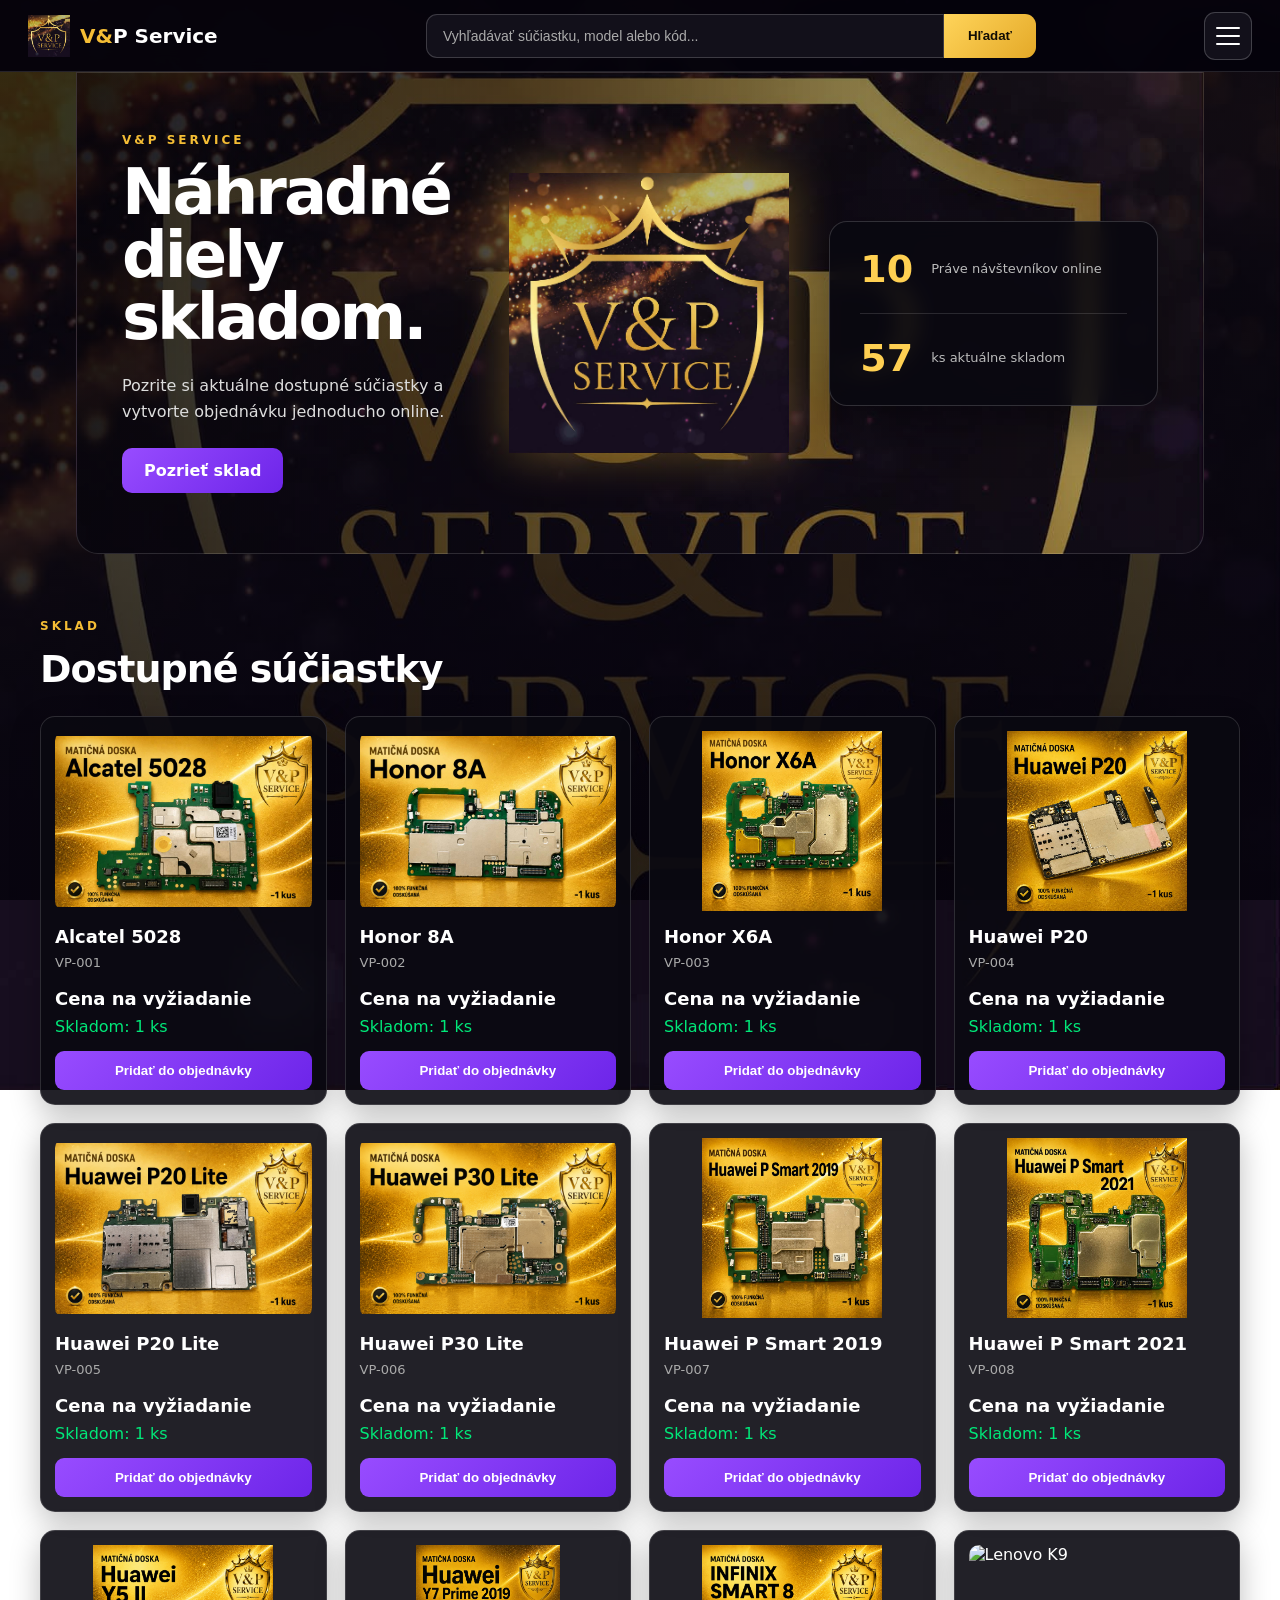
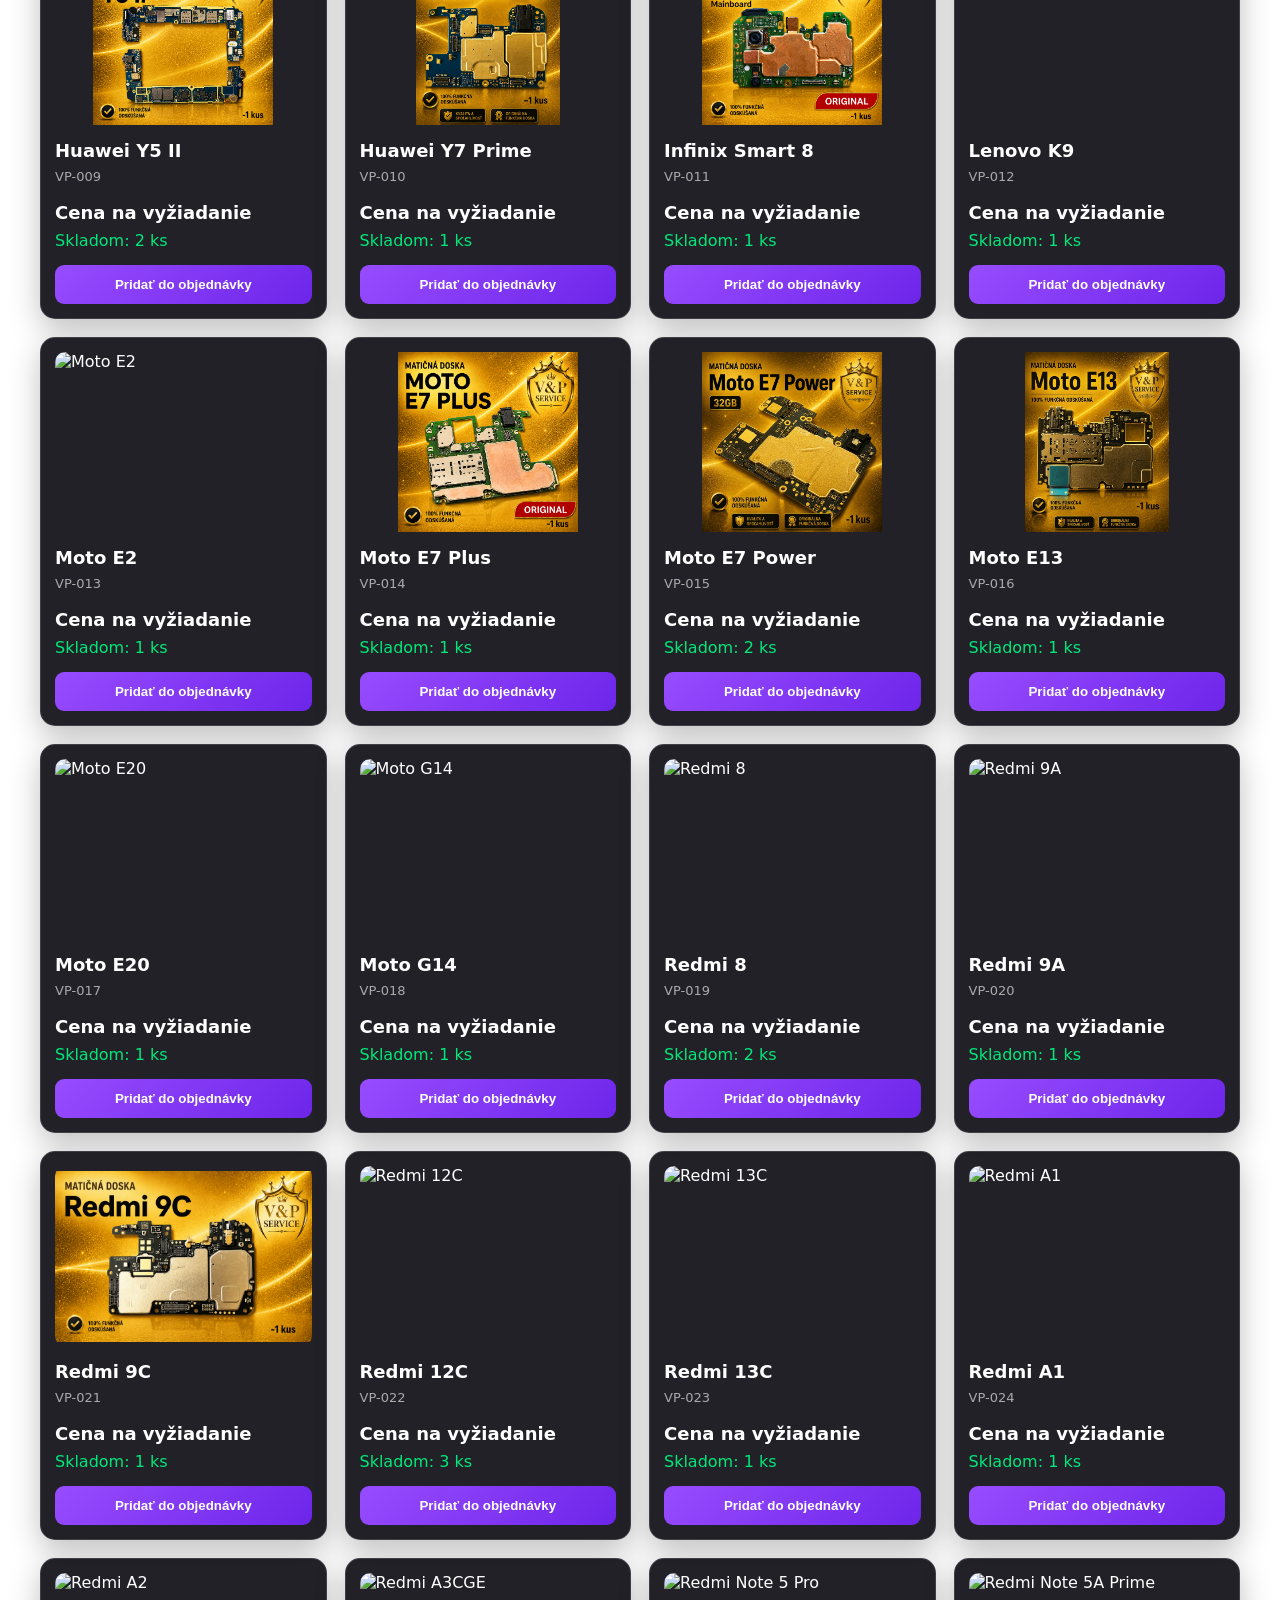
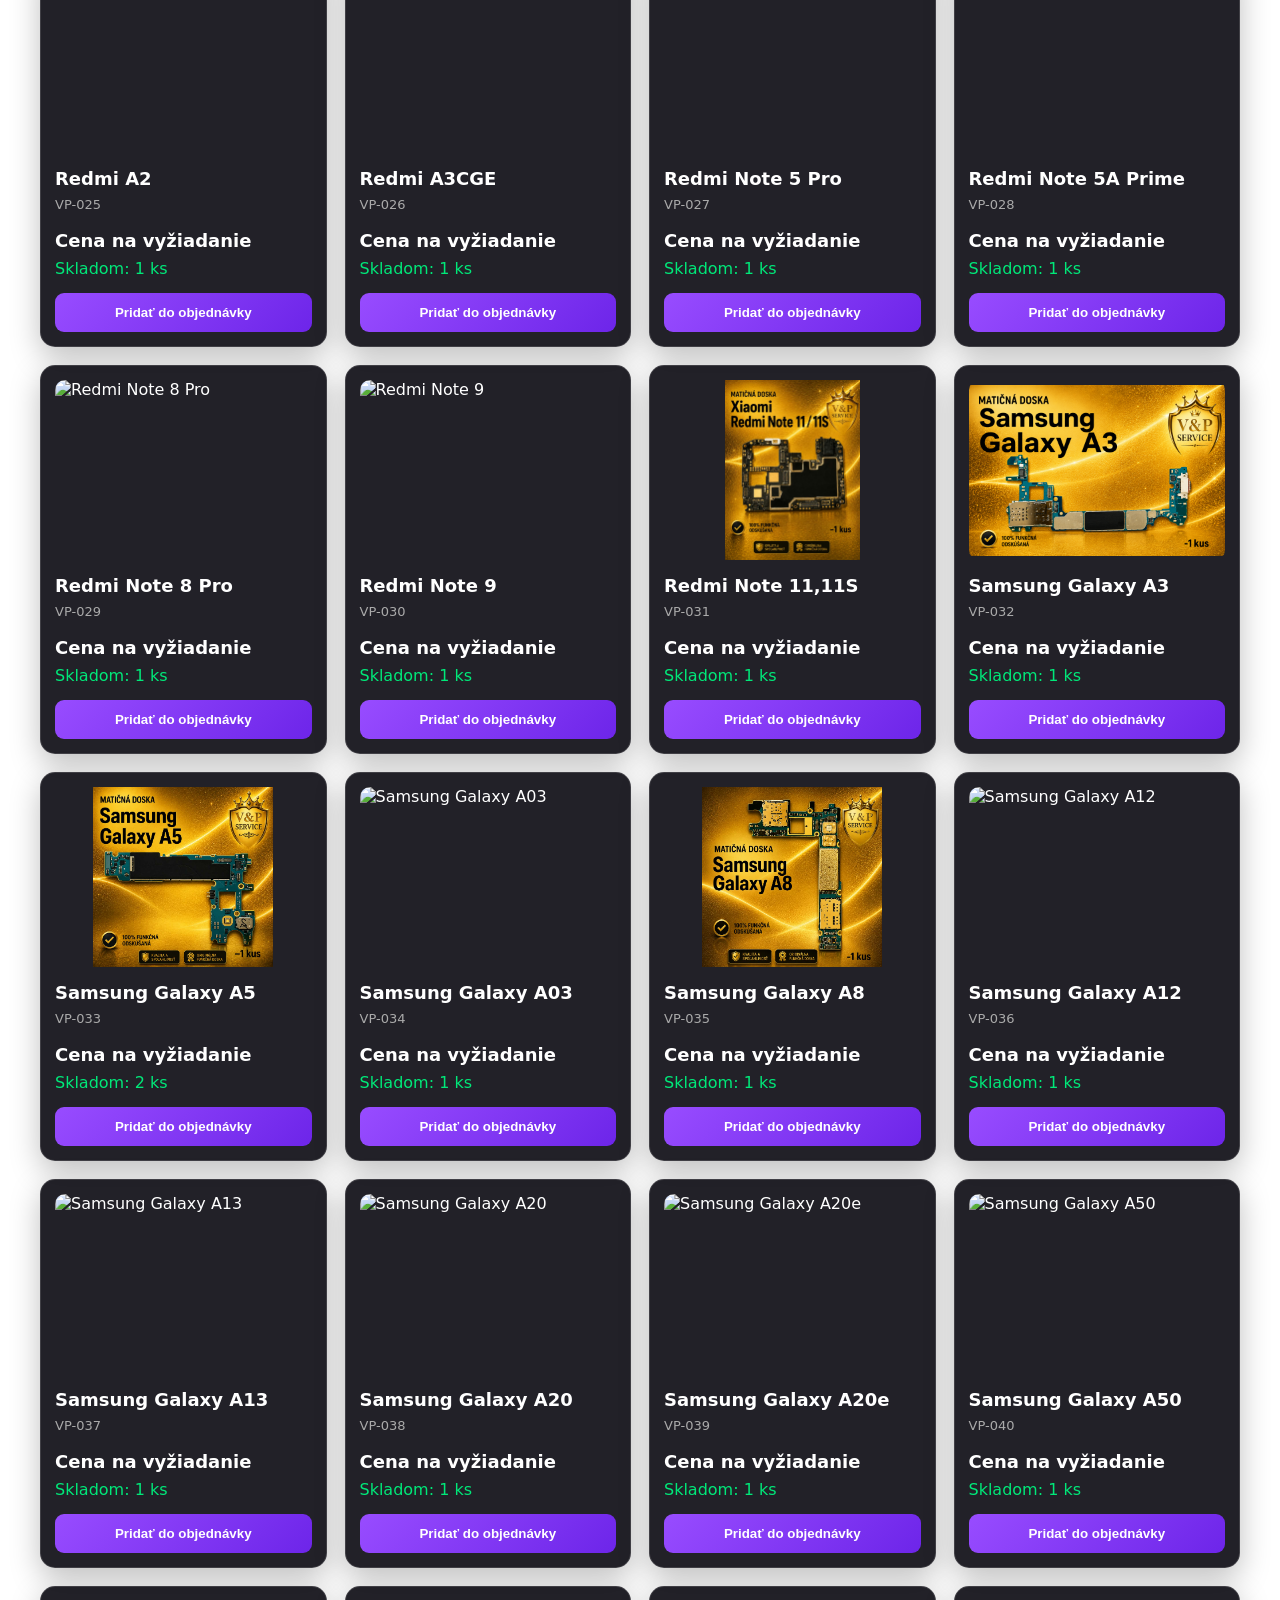
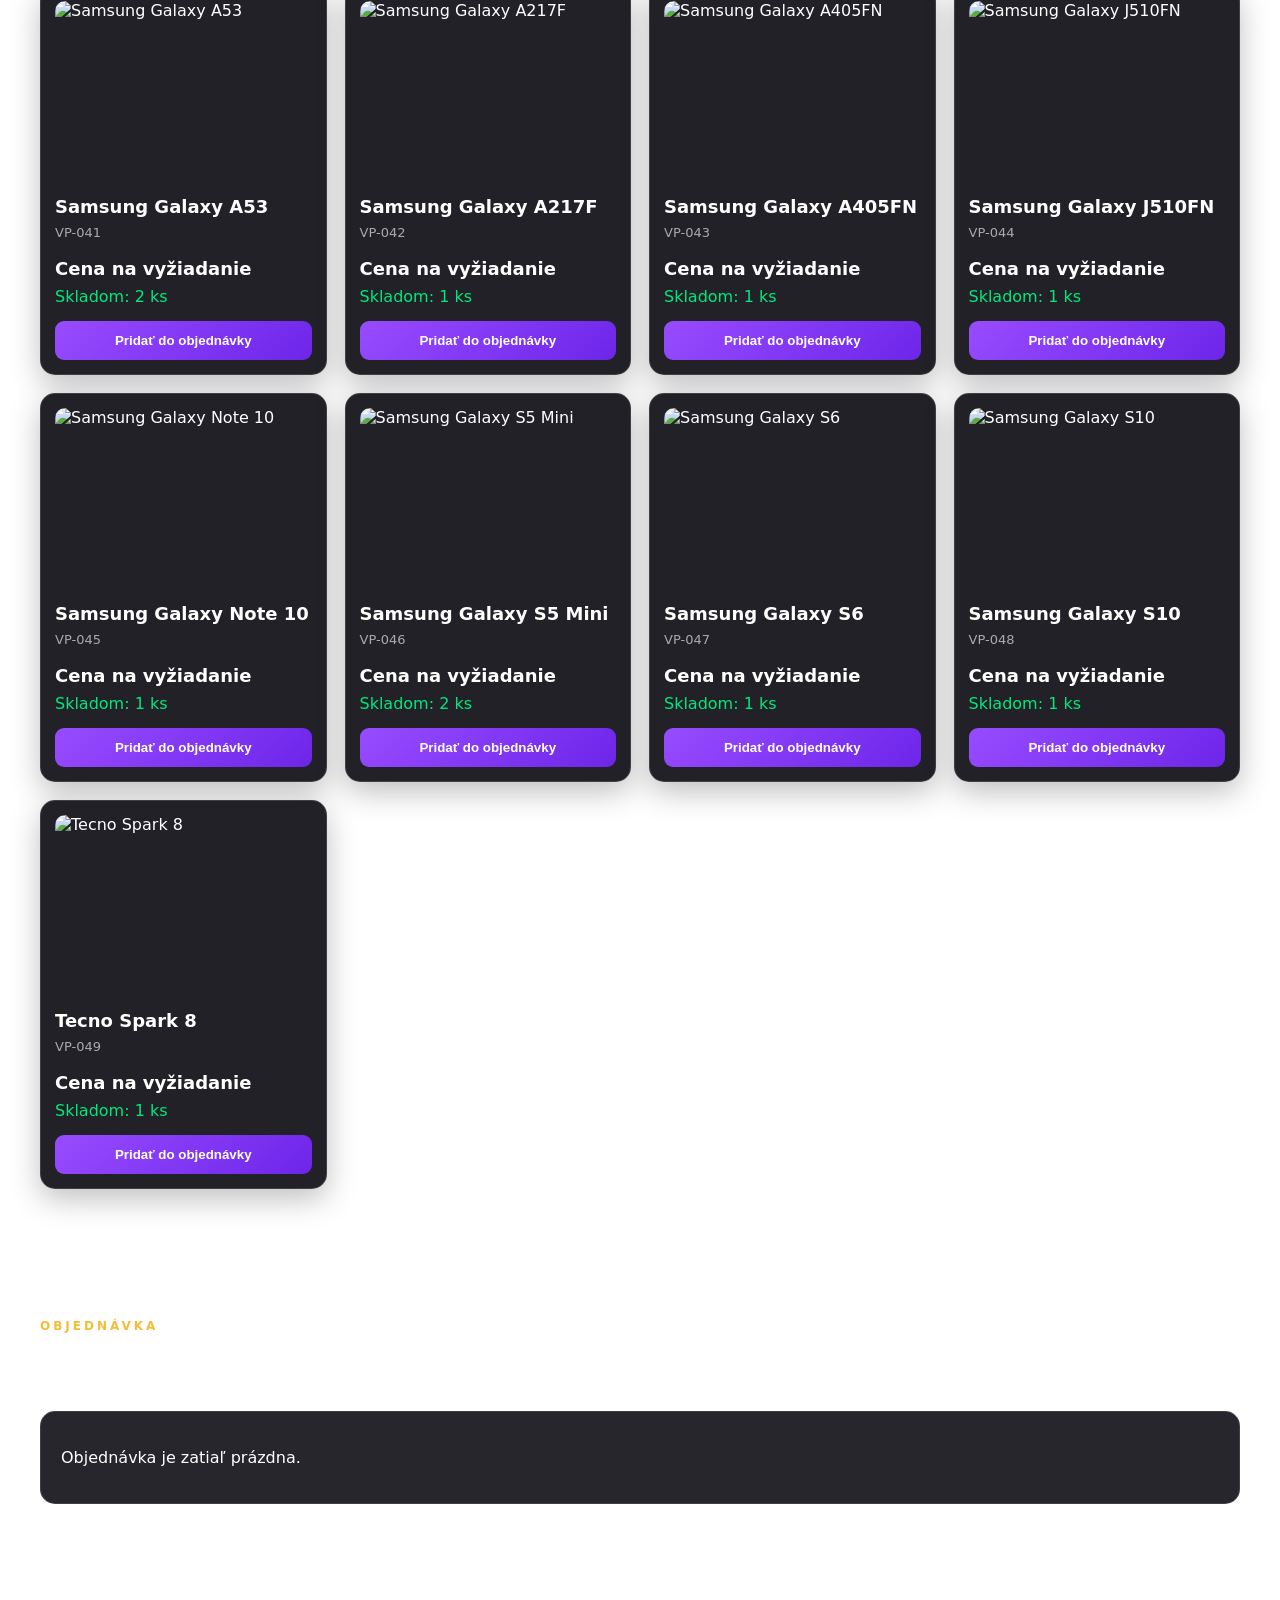
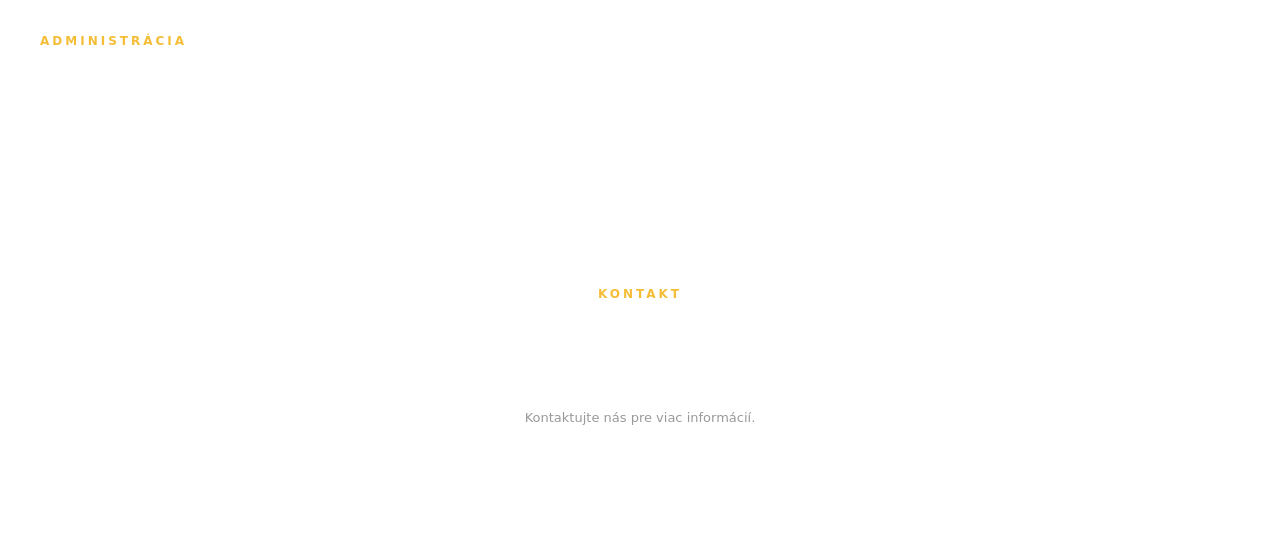
==== commit 6b7c58f6: "Refactor index.html for better structure and clarity Updated HTML structure and improved comments fo" ====
--- a/index.html
+++ b/index.html
@@ -1,82 +1,125 @@
 <!DOCTYPE html>
 <html lang="sk">
+
 <head>
   <meta charset="UTF-8">
   <meta name="viewport" content="width=device-width, initial-scale=1.0">
 
   <title>V&P Service | Sklad náhradných dielov</title>
 
-  <link rel="stylesheet" href="style.css">
+  <!-- DÔLEŽITÉ: súbor sa volá styles.css -->
+  <link rel="stylesheet" href="styles.css">
 </head>
 
 <body>
 
-  <!-- =========================
+  <!-- =====================================================
        HORNÁ LIŠTA
-  ========================== -->
+  ====================================================== -->
+
   <header class="topbar">
 
+    <!-- LOGO + NÁZOV -->
     <div class="brand">
-      <img src="logo.jpg" alt="V&P Service logo">
+
+      <img
+        id="logo"
+        src="logo.jpg"
+        alt="V&P Service logo"
+      >
+
       <span>V&P Service</span>
+
     </div>
 
-    <form id="searchForm" class="top-search">
+
+    <!-- VYHĽADÁVANIE -->
+    <form
+      id="searchForm"
+      class="top-search"
+      onsubmit="return false;"
+    >
+
       <input
-        id="searchInput"
+        id="search"
         type="text"
         placeholder="Vyhľadávať súčiastku, model alebo kód..."
         autocomplete="off"
       >
-      <button type="submit">Hľadať</button>
+
+      <button
+        id="searchButton"
+        type="button"
+      >
+        Hľadať
+      </button>
+
     </form>
 
-    <!-- TRI ČIARKY -->
+
+    <!-- TRI VODOROVNÉ ČIARKY -->
     <button
       id="menuButton"
-      class="menu-button"
+      class="menu-btn"
       type="button"
       aria-label="Otvoriť menu"
     >
+
       <span></span>
       <span></span>
       <span></span>
+
     </button>
 
+
+    <!-- ROZBALOVACIE MENU -->
+    <div
+      id="mobileMenu"
+      class="menu"
+    >
+
+      <a href="#sklad">
+        📦 Sklad
+      </a>
+
+      <a href="#objednavka">
+        🛒 Objednávka
+      </a>
+
+      <a href="#administracia">
+        ⚙️ Administrácia
+      </a>
+
+      <a href="#kontakt">
+        📞 Kontakt
+      </a>
+
+    </div>
+
   </header>
 
 
-  <!-- =========================
-       MENU
-  ========================== -->
-  <div id="menuPanel" class="menu-panel">
-
-    <a href="#sklad" id="menuSklad">📦 Sklad</a>
-
-    <a href="#objednavka" id="menuObjednavka">🛒 Objednávka</a>
-
-    <a href="#administracia" id="menuAdministracia">
-      ⚙️ Administrácia
-    </a>
-
-    <a href="#kontakt" id="menuKontakt">📞 Kontakt</a>
-
-  </div>
-
-
-  <!-- =========================
+
+  <!-- =====================================================
        HLAVNÝ OBSAH
-  ========================== -->
+  ====================================================== -->
+
   <main>
 
-    <!-- HERO -->
+
+    <!-- =================================================
+         HERO
+    ================================================== -->
+
     <section class="hero">
 
       <div class="hero-content">
 
+
+        <!-- ĽAVÁ ČASŤ -->
         <div class="hero-text">
 
-          <div class="small-title">
+          <div class="eyebrow">
             V&P SERVICE
           </div>
 
@@ -85,19 +128,22 @@
             skladom.
           </h1>
 
-          <p>
+          <p class="lead">
             Pozrite si aktuálne dostupné súčiastky
             a vytvorte objednávku jednoducho online.
           </p>
 
-          <a href="#sklad" class="hero-button">
+          <a
+            href="#sklad"
+            class="btn"
+          >
             Pozrieť sklad
           </a>
 
         </div>
 
 
-        <!-- VEĽKÉ LOGO V STREDE -->
+        <!-- STREDNÉ LOGO -->
         <div class="hero-logo">
 
           <img
@@ -108,35 +154,37 @@
         </div>
 
 
-        <!-- ŠTATISTIKY -->
-        <div class="stats">
-
-          <div class="stat-row">
-
-            <div
-              id="onlineNumber"
-              class="stat-number"
-            >
+        <!-- ŠTATISTIKY VPRAVO -->
+        <div class="hero-card">
+
+
+          <!-- ONLINE NÁVŠTEVNÍCI -->
+          <div class="stat">
+
+            <strong id="onlineNumber">
               10
-            </div>
-
-            <div class="stat-text">
+            </strong>
+
+            <span>
               Práve návštevníkov online
-            </div>
+            </span>
 
           </div>
 
-          <div class="stat-line"></div>
-
-          <div class="stat-row">
-
-            <div class="stat-number">
+
+          <div class="stat-divider"></div>
+
+
+          <!-- SKLAD -->
+          <div class="stat">
+
+            <strong id="stockCount">
               57
-            </div>
-
-            <div class="stat-text">
+            </strong>
+
+            <span>
               ks aktuálne skladom
-            </div>
+            </span>
 
           </div>
 
@@ -147,41 +195,63 @@
     </section>
 
 
-    <!-- =========================
+
+    <!-- =================================================
          SKLAD
-    ========================== -->
-    <section id="sklad" class="stock-section">
-
-      <div class="section-label">
-        SKLAD
-      </div>
-
-      <h2>
-        Dostupné súčiastky
-      </h2>
-
+    ================================================== -->
+
+    <section
+      id="sklad"
+      class="section"
+    >
+
+      <div class="section-head">
+
+        <div>
+
+          <div class="eyebrow">
+            SKLAD
+          </div>
+
+          <h2>
+            Dostupné súčiastky
+          </h2>
+
+        </div>
+
+      </div>
+
+
+      <!-- INFORMÁCIA O VYHĽADÁVANÍ -->
       <div
         id="searchInfo"
         class="search-info"
       ></div>
 
+
+      <!--
+        SEM JAVASCRIPT AUTOMATICKY VLOŽÍ
+        VŠETKY SÚČIASTKY AJ S OBRÁZKAMI
+      -->
       <div
         id="products"
-        class="products"
+        class="grid"
       ></div>
 
     </section>
 
 
-    <!-- =========================
+
+    <!-- =================================================
          OBJEDNÁVKA
-    ========================== -->
+    ================================================== -->
+
     <section
       id="objednavka"
-      class="simple-section"
-    >
-
-      <div class="section-label">
+      class="section"
+    >
+
+      <div class="eyebrow">
         OBJEDNÁVKA
       </div>
 
@@ -190,23 +260,27 @@
       </h2>
 
       <div id="cart">
+
         <p>
-          Zatiaľ nemáte žiadnu súčiastku v objednávke.
+          Objednávka je zatiaľ prázdna.
         </p>
-      </div>
-
-    </section>
-
-
-    <!-- =========================
+
+      </div>
+
+    </section>
+
+
+
+    <!-- =================================================
          ADMINISTRÁCIA
-    ========================== -->
+    ================================================== -->
+
     <section
       id="administracia"
-      class="simple-section"
-    >
-
-      <div class="section-label">
+      class="section"
+    >
+
+      <div class="eyebrow">
         ADMINISTRÁCIA
       </div>
 
@@ -215,21 +289,23 @@
       </h2>
 
       <p>
-        Administrácia skladu.
+        Správa skladu a súčiastok.
       </p>
 
     </section>
 
 
-    <!-- =========================
+
+    <!-- =================================================
          KONTAKT
-    ========================== -->
+    ================================================== -->
+
     <section
       id="kontakt"
-      class="simple-section"
-    >
-
-      <div class="section-label">
+      class="section contact-section"
+    >
+
+      <div class="eyebrow">
         KONTAKT
       </div>
 
@@ -241,19 +317,23 @@
         V&P Service
       </p>
 
-      <p>
+      <p class="muted">
         Kontaktujte nás pre viac informácií.
       </p>
 
     </section>
 
+
   </main>
 
 
-  <!-- =========================
+
+  <!-- =====================================================
        JAVASCRIPT
-  ========================== -->
+  ====================================================== -->
+
   <script src="app.js"></script>
 
 </body>
+
 </html>
--- a/styles.css
+++ b/styles.css
@@ -0,0 +1,1177 @@
+* {
+  box-sizing: border-box;
+}
+
+html {
+  scroll-behavior: smooth;
+}
+
+body {
+  margin: 0;
+
+  font-family:
+    Inter,
+    system-ui,
+    -apple-system,
+    BlinkMacSystemFont,
+    "Segoe UI",
+    sans-serif;
+
+  color: #fff;
+
+  background:
+    linear-gradient(
+      rgba(5, 3, 12, 0.72),
+      rgba(5, 3, 12, 0.82)
+    ),
+    url("pozadie.jpg");
+
+  background-size: cover;
+  background-position: center;
+  background-attachment: fixed;
+  background-repeat: no-repeat;
+
+  min-height: 100vh;
+}
+
+
+/* =========================
+   HORNÁ LIŠTA
+========================= */
+
+.topbar {
+
+  position: sticky;
+
+  top: 0;
+
+  z-index: 1000;
+
+  height: 72px;
+
+  display: flex;
+
+  align-items: center;
+
+  justify-content: space-between;
+
+  gap: 25px;
+
+  padding: 0 28px;
+
+  background:
+    rgba(5, 3, 12, 0.96);
+
+  border-bottom:
+    1px solid rgba(255,255,255,0.12);
+
+  backdrop-filter: blur(12px);
+}
+
+
+/* Logo + názov */
+
+.brand {
+
+  display: flex;
+
+  align-items: center;
+
+  gap: 10px;
+
+  min-width: 230px;
+}
+
+.brand img {
+
+  width: 42px;
+
+  height: 42px;
+
+  object-fit: contain;
+
+  display: block;
+}
+
+.brand span {
+
+  font-size: 20px;
+
+  font-weight: 800;
+
+  color: #fff;
+}
+
+.brand span::first-letter {
+  color: #f4bd35;
+}
+
+
+/* =========================
+   VYHĽADÁVANIE
+========================= */
+
+.top-search {
+
+  display: flex;
+
+  align-items: center;
+
+  justify-content: center;
+
+  flex: 1;
+
+  max-width: 610px;
+
+  margin: 0 auto;
+}
+
+.top-search input {
+
+  width: 100%;
+
+  height: 44px;
+
+  padding: 0 16px;
+
+  border-radius: 11px 0 0 11px;
+
+  border:
+    1px solid rgba(255,255,255,0.18);
+
+  background:
+    rgba(20,17,28,0.95);
+
+  color: #fff;
+
+  outline: none;
+
+  font-size: 14px;
+}
+
+.top-search input::placeholder {
+  color: #aaa;
+}
+
+.top-search input:focus {
+
+  border-color: #f0b82e;
+}
+
+
+.top-search button {
+
+  height: 44px;
+
+  padding: 0 24px;
+
+  border: 0;
+
+  border-radius: 0 11px 11px 0;
+
+  background:
+    linear-gradient(
+      135deg,
+      #ffd45a,
+      #e4a928
+    );
+
+  color: #120d05;
+
+  font-weight: 800;
+
+  cursor: pointer;
+}
+
+
+/* =========================
+   TRI ČIARKY
+========================= */
+
+.menu-btn {
+
+  width: 48px;
+
+  height: 48px;
+
+  flex-shrink: 0;
+
+  display: flex;
+
+  flex-direction: column;
+
+  justify-content: center;
+
+  align-items: center;
+
+  gap: 6px;
+
+  background:
+    rgba(20,17,28,0.95);
+
+  border:
+    1px solid rgba(255,255,255,0.2);
+
+  border-radius: 11px;
+
+  cursor: pointer;
+
+  padding: 0;
+}
+
+.menu-btn span {
+
+  width: 24px;
+
+  height: 2px;
+
+  background: #fff;
+
+  border-radius: 3px;
+
+  display: block;
+}
+
+.menu-btn:hover {
+
+  border-color: #f0b82e;
+}
+
+
+/* =========================
+   ROZBALENÉ MENU
+========================= */
+
+.menu {
+
+  position: absolute;
+
+  top: 62px;
+
+  right: 28px;
+
+  display: none;
+
+  flex-direction: column;
+
+  min-width: 210px;
+
+  padding: 10px;
+
+  background:
+    rgba(12,9,20,0.98);
+
+  border:
+    1px solid rgba(255,255,255,0.15);
+
+  border-radius: 14px;
+
+  box-shadow:
+    0 15px 40px rgba(0,0,0,0.5);
+
+  backdrop-filter: blur(15px);
+}
+
+.menu.open {
+  display: flex;
+}
+
+.menu a,
+.menu button {
+
+  display: block;
+
+  width: 100%;
+
+  padding: 12px 14px;
+
+  border: 0;
+
+  border-radius: 9px;
+
+  background: transparent;
+
+  color: #fff;
+
+  text-decoration: none;
+
+  text-align: left;
+
+  font-size: 15px;
+
+  cursor: pointer;
+}
+
+.menu a:hover,
+.menu button:hover {
+
+  background:
+    rgba(255,193,50,0.12);
+
+  color: #ffd052;
+}
+
+
+/* =========================
+   HERO
+========================= */
+
+.hero {
+
+  width: min(1200px, 94%);
+
+  margin: 0 auto;
+
+  min-height: 480px;
+
+  position: relative;
+
+  overflow: hidden;
+
+  border:
+    1px solid rgba(255,255,255,0.14);
+
+  border-radius: 0 0 22px 22px;
+
+  background:
+    linear-gradient(
+      90deg,
+      rgba(5,3,10,0.86),
+      rgba(5,3,10,0.30)
+    ),
+    url("pozadie.jpg");
+
+  background-size: cover;
+
+  background-position: center;
+}
+
+
+.hero-content {
+
+  min-height: 480px;
+
+  display: grid;
+
+  grid-template-columns:
+    1fr
+    0.9fr
+    0.95fr;
+
+  align-items: center;
+
+  gap: 25px;
+
+  padding: 45px;
+}
+
+
+/* Ľavý text */
+
+.hero-text {
+  position: relative;
+  z-index: 2;
+}
+
+.eyebrow {
+
+  margin: 0 0 14px;
+
+  color: #f4bd35;
+
+  font-size: 12px;
+
+  font-weight: 900;
+
+  letter-spacing: 3px;
+}
+
+.hero h1 {
+
+  margin: 0;
+
+  font-size:
+    clamp(48px, 5vw, 76px);
+
+  line-height: 0.98;
+
+  letter-spacing: -3px;
+
+  color: #fff;
+}
+
+.lead {
+
+  max-width: 600px;
+
+  margin: 24px 0;
+
+  color: #ddd;
+
+  font-size: 16px;
+
+  line-height: 1.6;
+}
+
+
+/* Stredné logo */
+
+.hero-logo {
+
+  display: flex;
+
+  align-items: center;
+
+  justify-content: center;
+
+  height: 100%;
+
+  position: relative;
+
+  z-index: 1;
+}
+
+.hero-logo img {
+
+  width: min(300px, 90%);
+
+  max-height: 340px;
+
+  object-fit: contain;
+
+  display: block;
+
+  filter:
+    drop-shadow(
+      0 0 25px rgba(244,189,53,0.35)
+    );
+}
+
+
+/* =========================
+   ŠTATISTIKA
+========================= */
+
+.hero-card {
+
+  padding: 28px 30px;
+
+  background:
+    rgba(10,8,17,0.88);
+
+  border:
+    1px solid rgba(255,255,255,0.16);
+
+  border-radius: 18px;
+
+  box-shadow:
+    0 20px 50px rgba(0,0,0,0.3);
+
+  backdrop-filter: blur(10px);
+
+  position: relative;
+
+  z-index: 2;
+}
+
+.stat {
+
+  display: flex;
+
+  align-items: center;
+
+  gap: 18px;
+}
+
+.stat strong {
+
+  min-width: 48px;
+
+  color: #ffd052;
+
+  font-size: 38px;
+
+  line-height: 1;
+
+  font-weight: 900;
+}
+
+.stat span {
+
+  color: #bbb;
+
+  font-size: 13px;
+}
+
+.stat-divider {
+
+  height: 1px;
+
+  margin: 25px 0;
+
+  background:
+    rgba(255,255,255,0.13);
+}
+
+
+/* =========================
+   TLAČIDLÁ
+========================= */
+
+.btn {
+
+  display: inline-block;
+
+  padding: 13px 22px;
+
+  border: 0;
+
+  border-radius: 10px;
+
+  background:
+    linear-gradient(
+      135deg,
+      #984cff,
+      #6d25e9
+    );
+
+  color: #fff;
+
+  font-weight: 800;
+
+  text-decoration: none;
+
+  cursor: pointer;
+}
+
+.btn:hover {
+
+  transform: translateY(-1px);
+
+  opacity: 0.92;
+}
+
+
+/* =========================
+   HLAVNÝ OBSAH
+========================= */
+
+main {
+
+  width: min(1200px, 94%);
+
+  margin: 0 auto;
+}
+
+.section {
+
+  padding: 65px 0;
+}
+
+.section-head {
+
+  display: flex;
+
+  justify-content: space-between;
+
+  align-items: end;
+
+  margin-bottom: 25px;
+}
+
+h2 {
+
+  margin: 0;
+
+  font-size: 38px;
+
+  letter-spacing: -1px;
+}
+
+
+/* =========================
+   PRODUKTY
+========================= */
+
+.grid {
+
+  display: grid;
+
+  grid-template-columns:
+    repeat(4, minmax(0, 1fr));
+
+  gap: 18px;
+}
+
+.product {
+
+  background:
+    rgba(10,9,17,0.90);
+
+  border:
+    1px solid rgba(255,255,255,0.14);
+
+  border-radius: 15px;
+
+  padding: 14px;
+
+  text-align: left;
+
+  box-shadow:
+    0 10px 30px rgba(0,0,0,0.25);
+
+  overflow: hidden;
+}
+
+.product img {
+
+  width: 100%;
+
+  height: 190px;
+
+  object-fit: contain;
+
+  display: block;
+
+  margin-bottom: 12px;
+
+  border-radius: 10px;
+}
+
+.product h3 {
+
+  margin: 8px 0;
+
+  font-size: 18px;
+}
+
+.product .code {
+
+  color: #aaa;
+
+  font-size: 13px;
+}
+
+.product .price {
+
+  margin-top: 18px;
+
+  font-size: 18px;
+
+  font-weight: 800;
+}
+
+.product .stock {
+
+  margin: 8px 0 15px;
+
+  color: #00e879;
+}
+
+.product button {
+
+  width: 100%;
+
+  padding: 12px;
+
+  border: 0;
+
+  border-radius: 9px;
+
+  background:
+    linear-gradient(
+      135deg,
+      #984cff,
+      #6d25e9
+    );
+
+  color: #fff;
+
+  font-weight: 800;
+
+  cursor: pointer;
+}
+
+
+/* =========================
+   OBJEDNÁVKA
+========================= */
+
+.order-section {
+
+  display: grid;
+
+  grid-template-columns:
+    1fr 1fr;
+
+  gap: 40px;
+}
+
+#cart {
+
+  margin-top: 20px;
+
+  padding: 20px;
+
+  background:
+    rgba(10,9,17,0.88);
+
+  border-radius: 15px;
+
+  border:
+    1px solid rgba(255,255,255,0.12);
+}
+
+.cart-item {
+
+  display: flex;
+
+  align-items: center;
+
+  justify-content: space-between;
+
+  gap: 15px;
+
+  padding: 13px 0;
+
+  border-bottom:
+    1px solid rgba(255,255,255,0.1);
+}
+
+.cart-item:last-child {
+  border-bottom: 0;
+}
+
+.cart-item button {
+
+  padding: 7px 10px;
+
+  border: 0;
+
+  border-radius: 7px;
+
+  background: #321c3d;
+
+  color: #fff;
+
+  cursor: pointer;
+}
+
+.form {
+
+  display: flex;
+
+  flex-direction: column;
+
+  gap: 12px;
+}
+
+.form input,
+.form textarea {
+
+  width: 100%;
+
+  padding: 13px;
+
+  border-radius: 9px;
+
+  border:
+    1px solid rgba(255,255,255,0.16);
+
+  background:
+    rgba(10,9,17,0.88);
+
+  color: #fff;
+
+  outline: none;
+}
+
+.form textarea {
+
+  min-height: 120px;
+
+  resize: vertical;
+}
+
+.muted {
+
+  color: #999;
+
+  font-size: 13px;
+}
+
+
+/* =========================
+   KONTAKT
+========================= */
+
+.contact-section {
+
+  text-align: center;
+
+  padding-bottom: 100px;
+}
+
+
+/* =========================
+   ADMIN
+========================= */
+
+.modal {
+
+  position: fixed;
+
+  inset: 0;
+
+  z-index: 2000;
+
+  display: flex;
+
+  align-items: center;
+
+  justify-content: center;
+
+  padding: 20px;
+
+  background:
+    rgba(0,0,0,0.75);
+}
+
+.modal.hidden {
+  display: none;
+}
+
+.modal-box {
+
+  width: min(600px, 100%);
+
+  max-height: 90vh;
+
+  overflow-y: auto;
+
+  padding: 30px;
+
+  background:
+    #12101b;
+
+  border:
+    1px solid rgba(255,255,255,0.15);
+
+  border-radius: 18px;
+
+  position: relative;
+}
+
+.close {
+
+  position: absolute;
+
+  top: 12px;
+
+  right: 15px;
+
+  width: 36px;
+
+  height: 36px;
+
+  border: 0;
+
+  border-radius: 8px;
+
+  background: #211d2c;
+
+  color: #fff;
+
+  font-size: 25px;
+
+  cursor: pointer;
+}
+
+.admin-form {
+
+  display: grid;
+
+  gap: 10px;
+
+  margin: 20px 0;
+}
+
+.admin-form input {
+
+  padding: 12px;
+
+  border-radius: 8px;
+
+  border:
+    1px solid rgba(255,255,255,0.15);
+
+  background: #0d0b13;
+
+  color: #fff;
+}
+
+.danger {
+
+  margin-top: 20px;
+
+  padding: 11px 15px;
+
+  border: 0;
+
+  border-radius: 9px;
+
+  background: #7d2633;
+
+  color: #fff;
+
+  cursor: pointer;
+}
+
+
+/* =========================
+   TOAST
+========================= */
+
+.toast {
+
+  position: fixed;
+
+  right: 20px;
+
+  bottom: 20px;
+
+  z-index: 3000;
+
+  padding: 13px 18px;
+
+  background: #191522;
+
+  border:
+    1px solid rgba(255,255,255,0.15);
+
+  border-radius: 10px;
+
+  opacity: 0;
+
+  pointer-events: none;
+
+  transition: 0.25s;
+}
+
+.toast.show {
+
+  opacity: 1;
+}
+
+
+/* =========================
+   MOBIL
+========================= */
+
+@media (max-width: 900px) {
+
+  .topbar {
+
+    padding: 0 15px;
+
+    gap: 10px;
+  }
+
+  .brand {
+
+    min-width: auto;
+  }
+
+  .brand span {
+
+    font-size: 16px;
+  }
+
+  .brand img {
+
+    width: 34px;
+
+    height: 34px;
+  }
+
+  .top-search {
+
+    max-width: none;
+  }
+
+  .top-search button {
+
+    padding: 0 15px;
+  }
+
+  .hero-content {
+
+    grid-template-columns: 1fr;
+
+    padding: 35px 25px;
+
+    text-align: center;
+  }
+
+  .hero {
+
+    min-height: auto;
+  }
+
+  .hero-content {
+
+    min-height: auto;
+  }
+
+  .hero-text {
+
+    order: 1;
+  }
+
+  .hero-logo {
+
+    order: 2;
+
+    height: 250px;
+  }
+
+  .hero-card {
+
+    order: 3;
+  }
+
+  .lead {
+
+    margin-left: auto;
+
+    margin-right: auto;
+  }
+
+  .grid {
+
+    grid-template-columns:
+      repeat(2, minmax(0, 1fr));
+  }
+
+  .order-section {
+
+    grid-template-columns: 1fr;
+  }
+}
+
+
+@media (max-width: 600px) {
+
+  .topbar {
+
+    height: 64px;
+  }
+
+  .brand span {
+
+    font-size: 15px;
+  }
+
+  .brand img {
+
+    width: 32px;
+
+    height: 32px;
+  }
+
+  .top-search {
+
+    display: none;
+  }
+
+  .menu-btn {
+
+    width: 44px;
+
+    height: 44px;
+  }
+
+  .menu {
+
+    right: 15px;
+
+    top: 58px;
+  }
+
+  .hero {
+
+    width: 100%;
+
+    border-radius: 0;
+  }
+
+  .hero h1 {
+
+    font-size: 46px;
+
+    letter-spacing: -2px;
+  }
+
+  .hero-content {
+
+    padding: 35px 20px;
+  }
+
+  .grid {
+
+    grid-template-columns:
+      repeat(2, minmax(0, 1fr));
+
+    gap: 10px;
+  }
+
+  .product {
+
+    padding: 10px;
+  }
+
+  .product img {
+
+    height: 130px;
+  }
+
+  .product h3 {
+
+    font-size: 15px;
+  }
+
+  h2 {
+
+    font-size: 30px;
+  }
+}
+/* =========================================
+   OBRÁZKY PRODUKTOV - ZOBRAZIŤ VŽDY
+========================================= */
+
+.product-image {
+  display: flex !important;
+  width: 100% !important;
+  height: 180px !important;
+  margin-bottom: 15px !important;
+  align-items: center !important;
+  justify-content: center !important;
+  overflow: hidden !important;
+}
+
+.product-image img {
+  display: block !important;
+  visibility: visible !important;
+  opacity: 1 !important;
+
+  width: 100% !important;
+  height: 180px !important;
+
+  max-width: 100% !important;
+  max-height: 180px !important;
+
+  object-fit: contain !important;
+
+  margin: 0 auto !important;
+  border-radius: 10px !important;
+}
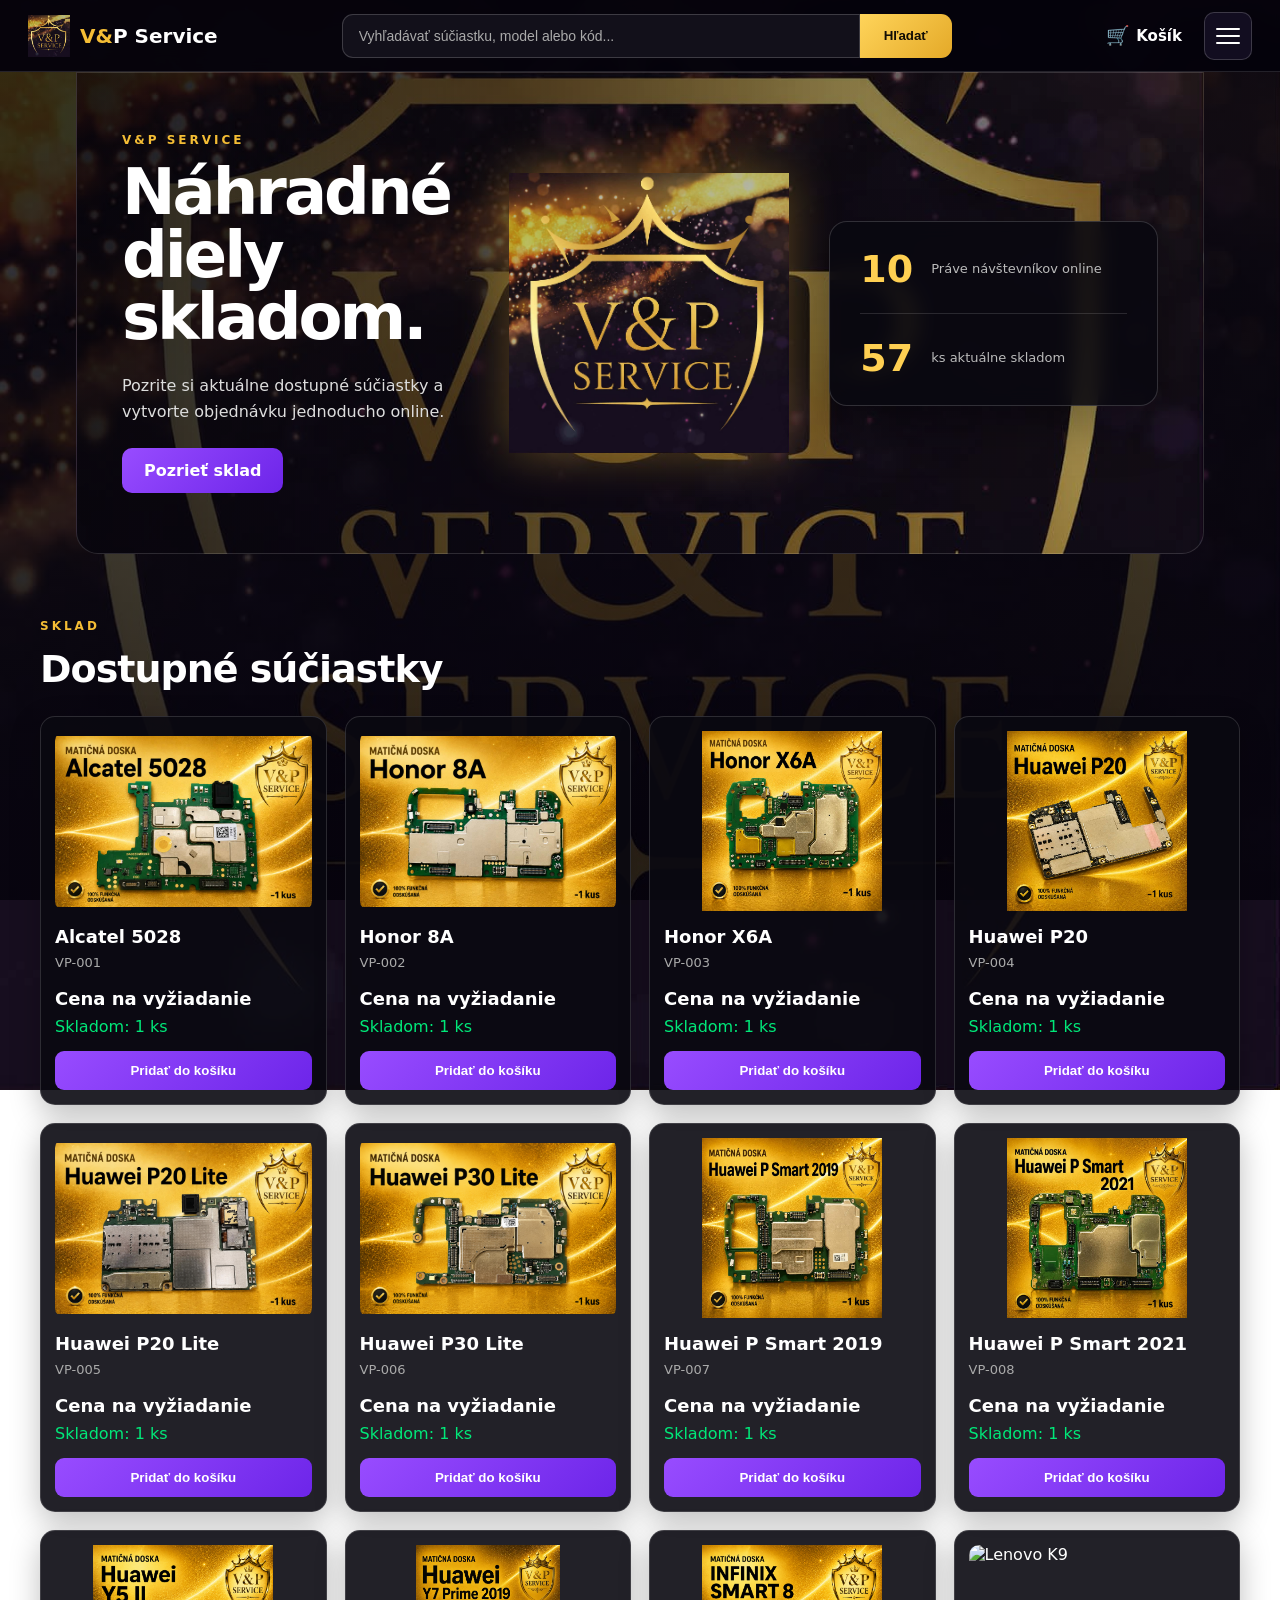
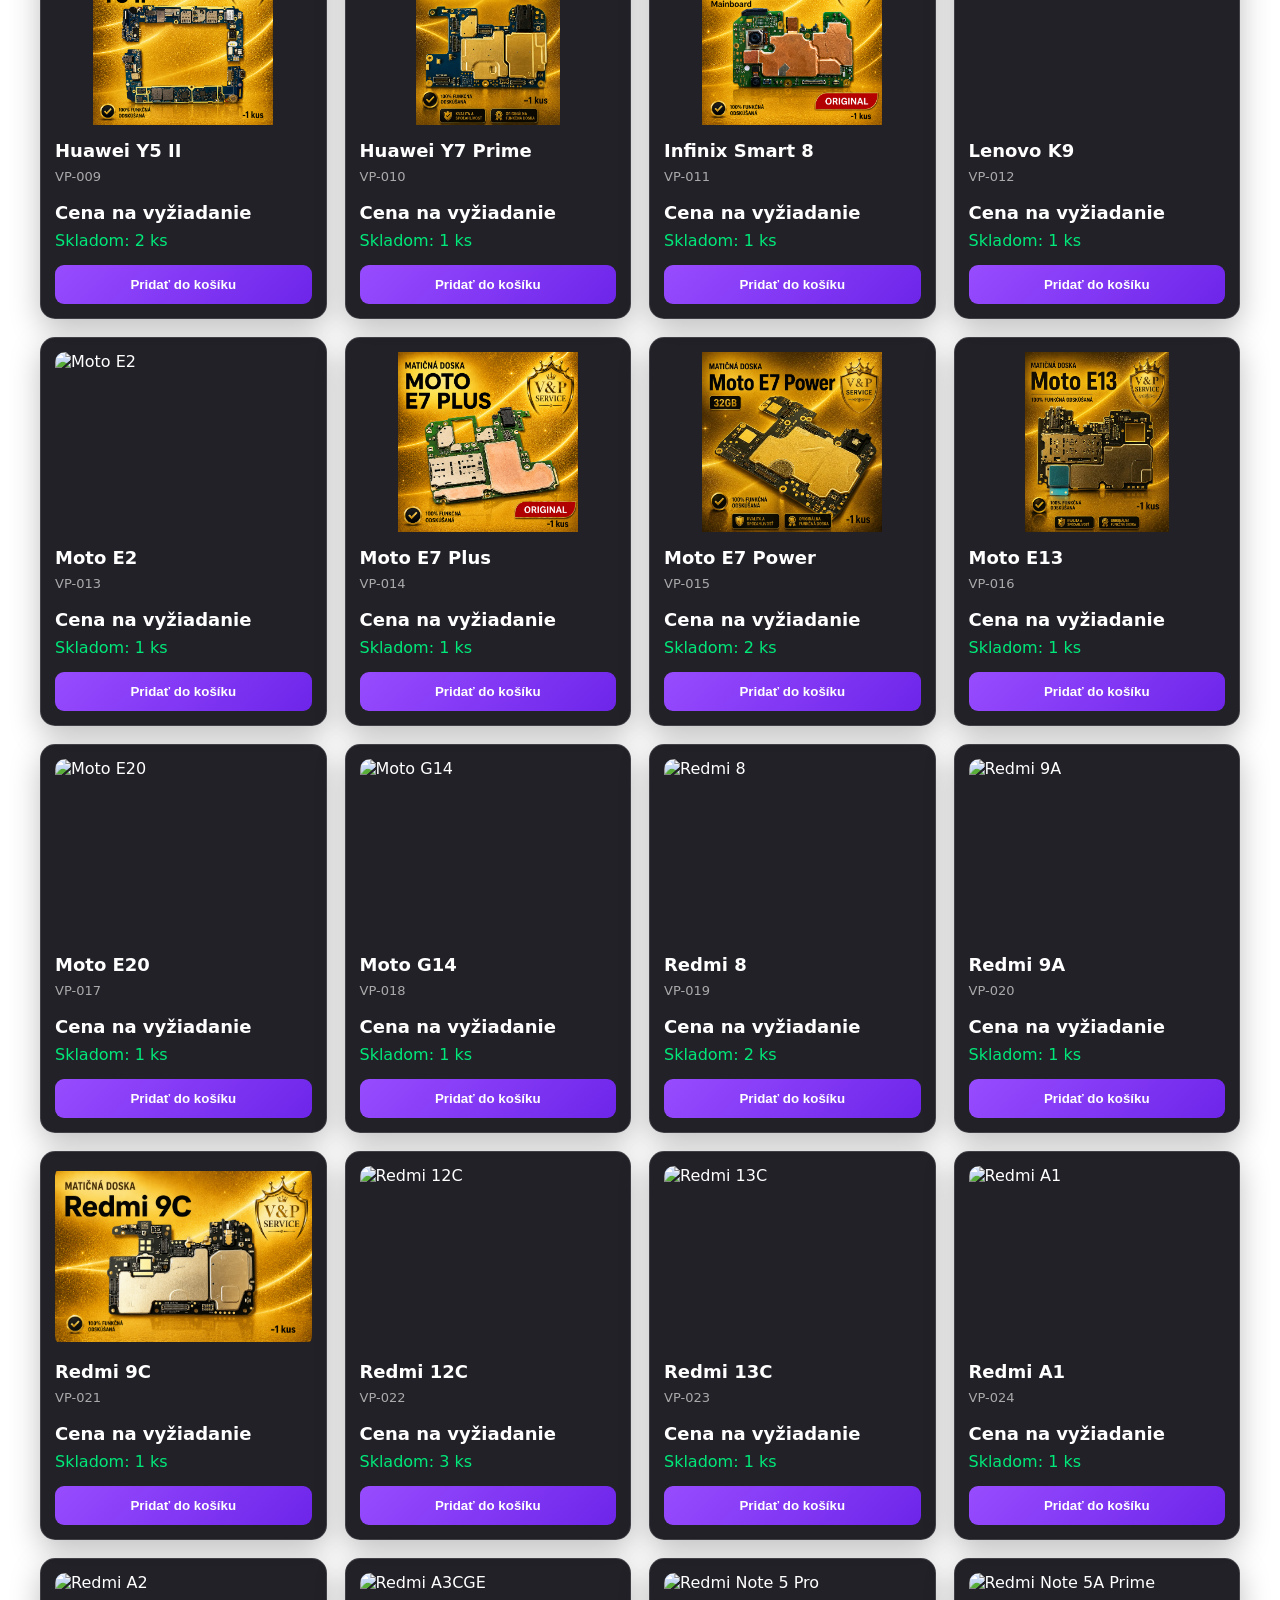
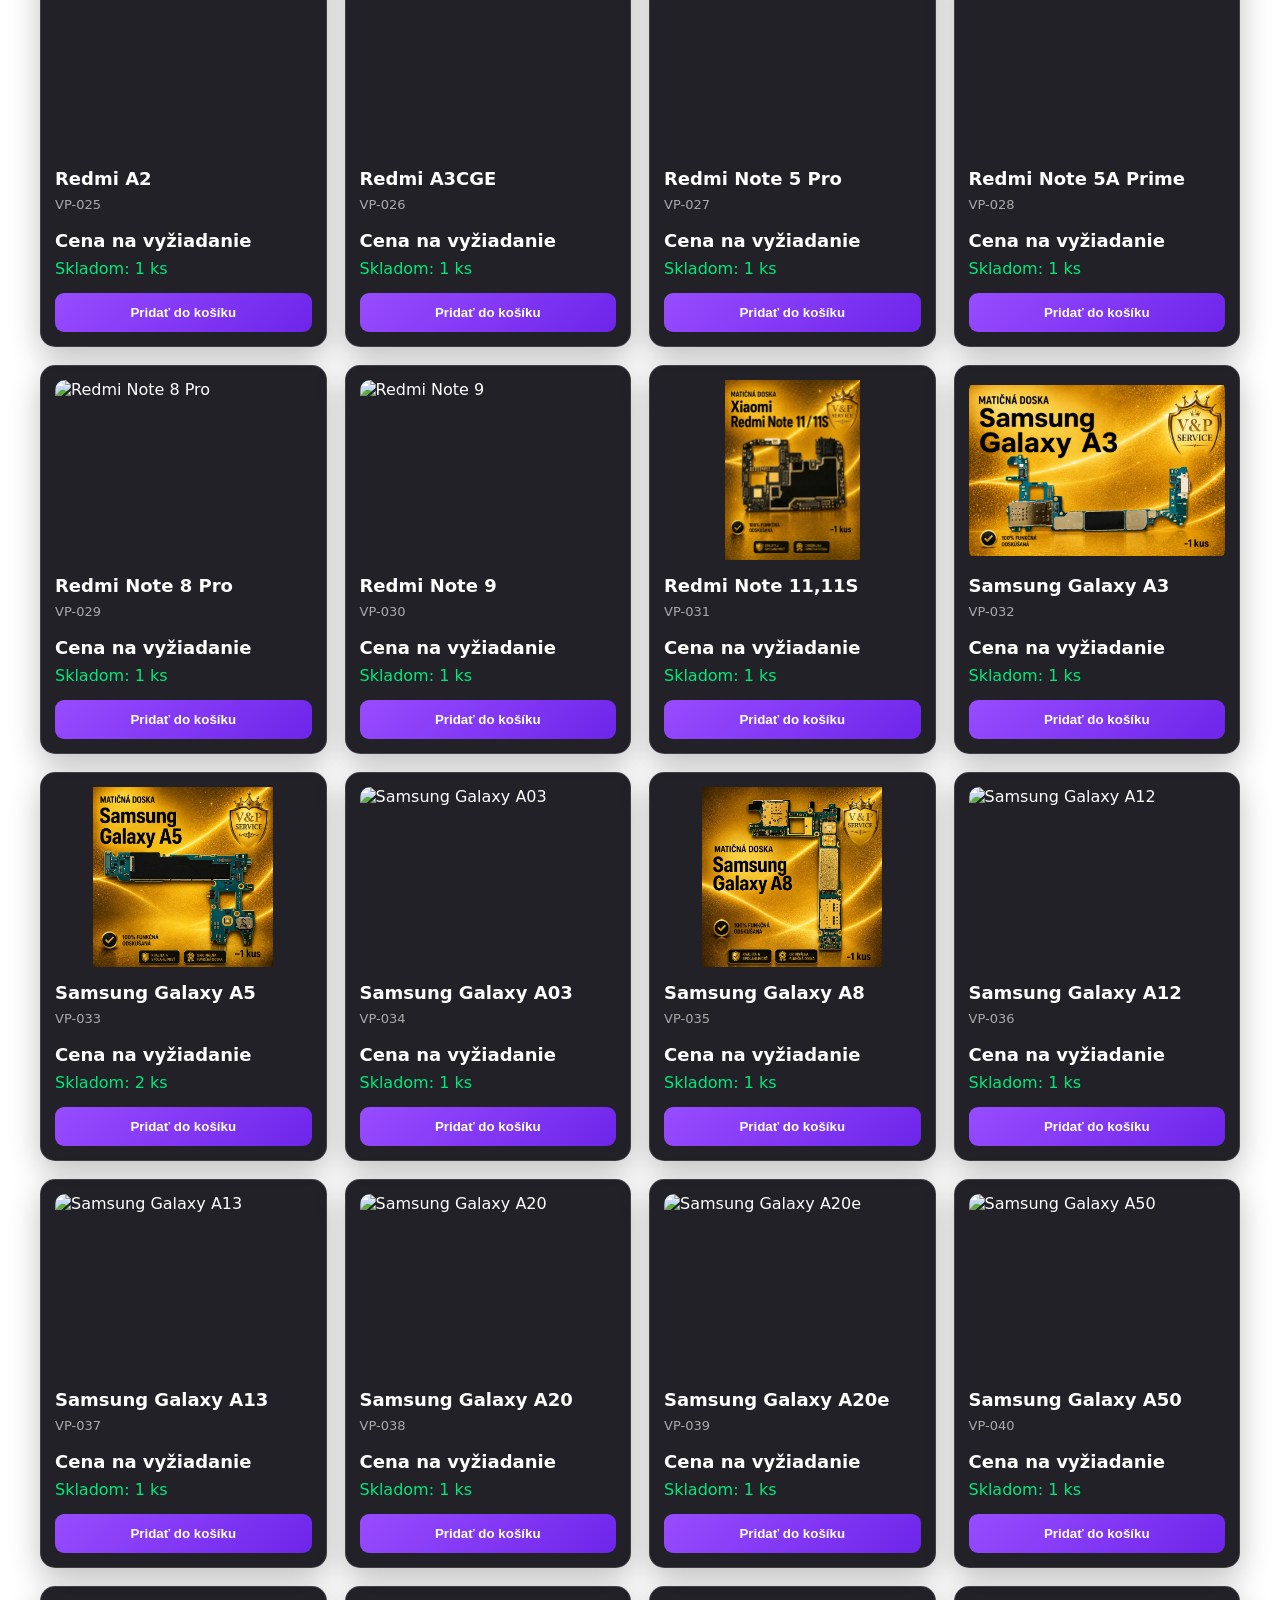
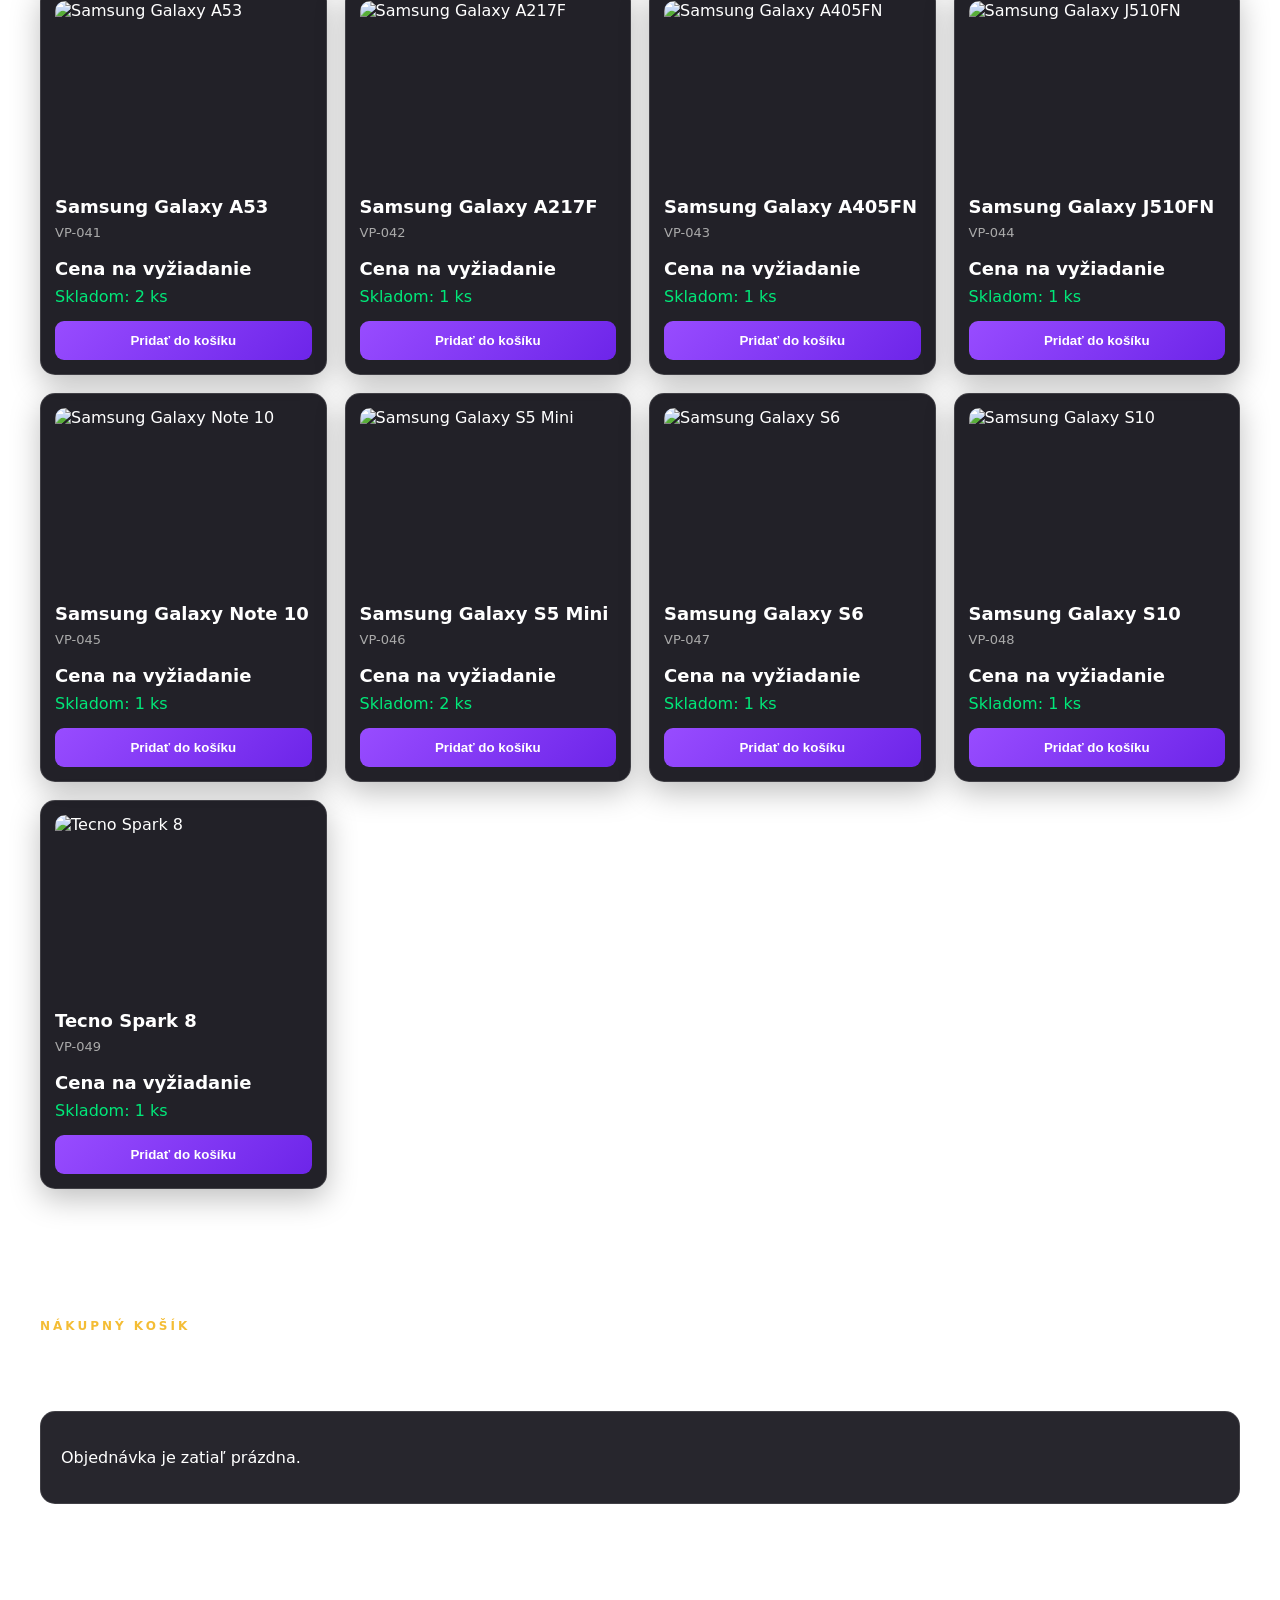
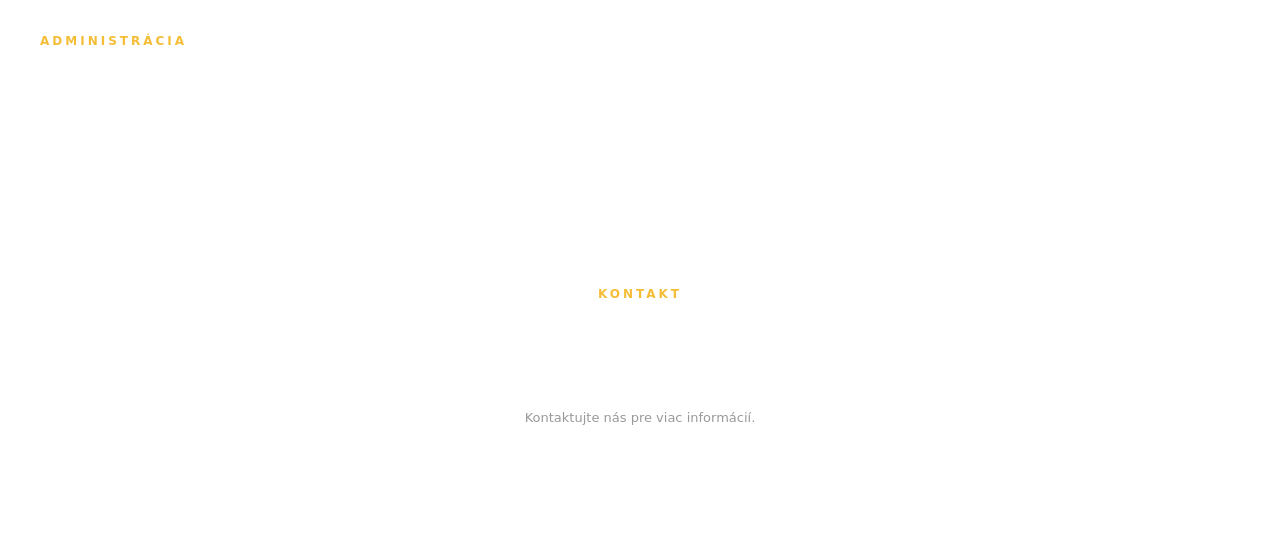
==== commit 986ac970: "Enhance index.html with styles and structure updates Added styles for top bar, cart link, and menu b" ====
--- a/index.html
+++ b/index.html
@@ -7,17 +7,184 @@
 
   <title>V&P Service | Sklad náhradných dielov</title>
 
-  <!-- DÔLEŽITÉ: súbor sa volá styles.css -->
   <link rel="stylesheet" href="styles.css">
+
+  <style>
+    /* ================================
+       HORNÁ LIŠTA
+    ================================= */
+
+    .topbar {
+      position: relative;
+      z-index: 1000;
+    }
+
+    /* Pravá časť hlavičky */
+    .topbar-actions {
+      display: flex;
+      align-items: center;
+      gap: 10px;
+      margin-left: auto;
+    }
+
+    /* ================================
+       KOŠÍK
+    ================================= */
+
+    .cart-link {
+      display: flex;
+      align-items: center;
+      gap: 6px;
+
+      color: white;
+      text-decoration: none;
+
+      padding: 9px 12px;
+      border-radius: 10px;
+
+      font-weight: 600;
+      font-size: 15px;
+
+      transition: 0.2s ease;
+    }
+
+    .cart-link:hover {
+      background: rgba(255, 255, 255, 0.08);
+      color: #f4c542;
+    }
+
+    .cart-icon {
+      font-size: 19px;
+      line-height: 1;
+    }
+
+
+    /* ================================
+       TRI ČIARKY
+    ================================= */
+
+    .menu-btn {
+      width: 48px;
+      height: 48px;
+
+      display: flex;
+      flex-direction: column;
+      justify-content: center;
+      align-items: center;
+
+      gap: 5px;
+
+      cursor: pointer;
+
+      border: 1px solid rgba(255,255,255,0.18);
+      border-radius: 10px;
+
+      background: rgba(20,15,35,0.9);
+      color: white;
+    }
+
+    .menu-btn span {
+      display: block;
+
+      width: 24px;
+      height: 2px;
+
+      background: white;
+      border-radius: 2px;
+    }
+
+    .menu-btn:hover {
+      border-color: rgba(244,197,66,0.7);
+    }
+
+
+    /* ================================
+       ROZBALOVACIE MENU
+    ================================= */
+
+    .menu {
+      position: absolute;
+
+      top: calc(100% + 10px);
+      right: 20px;
+
+      width: 230px;
+
+      display: none;
+      flex-direction: column;
+
+      padding: 8px;
+
+      background: rgba(15,10,25,0.98);
+
+      border: 1px solid rgba(255,255,255,0.15);
+      border-radius: 14px;
+
+      box-shadow: 0 15px 40px rgba(0,0,0,0.45);
+
+      z-index: 9999;
+    }
+
+    .menu.open {
+      display: flex;
+    }
+
+    .menu a {
+      display: block;
+
+      padding: 13px 14px;
+
+      color: white;
+      text-decoration: none;
+
+      border-radius: 9px;
+
+      font-weight: 600;
+    }
+
+    .menu a:hover {
+      background: rgba(255,255,255,0.08);
+      color: #f4c542;
+    }
+
+
+    /* ================================
+       MOBIL
+    ================================= */
+
+    @media (max-width: 700px) {
+
+      .topbar-actions {
+        gap: 5px;
+      }
+
+      .cart-link {
+        padding: 8px;
+      }
+
+      .cart-link .cart-text {
+        display: none;
+      }
+
+      .menu {
+        right: 10px;
+      }
+
+    }
+  </style>
+
 </head>
 
+
 <body>
 
-  <!-- =====================================================
+
+  <!-- ==========================================
        HORNÁ LIŠTA
-  ====================================================== -->
+  =========================================== -->
 
   <header class="topbar">
+
 
     <!-- LOGO + NÁZOV -->
     <div class="brand">
@@ -28,7 +195,9 @@
         alt="V&P Service logo"
       >
 
-      <span>V&P Service</span>
+      <span>
+        V&P Service
+      </span>
 
     </div>
 
@@ -57,59 +226,91 @@
     </form>
 
 
-    <!-- TRI VODOROVNÉ ČIARKY -->
-    <button
-      id="menuButton"
-      class="menu-btn"
-      type="button"
-      aria-label="Otvoriť menu"
-    >
-
-      <span></span>
-      <span></span>
-      <span></span>
-
-    </button>
-
-
-    <!-- ROZBALOVACIE MENU -->
-    <div
+    <!-- ======================================
+         PRAVÁ ČASŤ
+    ======================================= -->
+
+    <div class="topbar-actions">
+
+
+      <!-- KOŠÍK -->
+      <a
+        href="#objednavka"
+        class="cart-link"
+        id="cartLink"
+      >
+
+        <span class="cart-icon">
+          🛒
+        </span>
+
+        <span class="cart-text">
+          Košík
+        </span>
+
+      </a>
+
+
+      <!-- TRI ČIARKY -->
+      <button
+        id="menuButton"
+        class="menu-btn"
+        type="button"
+        aria-label="Otvoriť menu"
+        aria-expanded="false"
+      >
+
+        <span></span>
+        <span></span>
+        <span></span>
+
+      </button>
+
+
+    </div>
+
+
+    <!-- ======================================
+         MENU PO KLIKNUTÍ NA TRI ČIARKY
+    ======================================= -->
+
+    <nav
       id="mobileMenu"
       class="menu"
     >
 
-      <a href="#sklad">
-        📦 Sklad
-      </a>
-
-      <a href="#objednavka">
-        🛒 Objednávka
-      </a>
-
       <a href="#administracia">
         ⚙️ Administrácia
       </a>
 
+      <a href="#sklad">
+        🔧 Diely
+      </a>
+
       <a href="#kontakt">
         📞 Kontakt
       </a>
 
-    </div>
+      <a href="#objednavka">
+        🛒 Nákupný košík
+      </a>
+
+    </nav>
 
   </header>
 
 
 
-  <!-- =====================================================
+  <!-- ==========================================
        HLAVNÝ OBSAH
-  ====================================================== -->
+  =========================================== -->
 
   <main>
 
 
-    <!-- =================================================
+    <!-- ======================================
          HERO
-    ================================================== -->
+    ======================================= -->
 
     <section class="hero">
 
@@ -154,11 +355,11 @@
         </div>
 
 
-        <!-- ŠTATISTIKY VPRAVO -->
+        <!-- ŠTATISTIKY -->
         <div class="hero-card">
 
 
-          <!-- ONLINE NÁVŠTEVNÍCI -->
+          <!-- ONLINE -->
           <div class="stat">
 
             <strong id="onlineNumber">
@@ -196,9 +397,9 @@
 
 
 
-    <!-- =================================================
+    <!-- ======================================
          SKLAD
-    ================================================== -->
+    ======================================= -->
 
     <section
       id="sklad"
@@ -230,9 +431,10 @@
 
 
       <!--
-        SEM JAVASCRIPT AUTOMATICKY VLOŽÍ
-        VŠETKY SÚČIASTKY AJ S OBRÁZKAMI
+        APP.JS SEM VLOŽÍ PRODUKTY
+        AJ S ICH OBRÁZKAMI
       -->
+
       <div
         id="products"
         class="grid"
@@ -242,9 +444,9 @@
 
 
 
-    <!-- =================================================
-         OBJEDNÁVKA
-    ================================================== -->
+    <!-- ======================================
+         OBJEDNÁVKA / KOŠÍK
+    ======================================= -->
 
     <section
       id="objednavka"
@@ -252,17 +454,17 @@
     >
 
       <div class="eyebrow">
-        OBJEDNÁVKA
+        NÁKUPNÝ KOŠÍK
       </div>
 
       <h2>
-        Objednávka
+        Nákupný košík
       </h2>
 
       <div id="cart">
 
         <p>
-          Objednávka je zatiaľ prázdna.
+          Košík je zatiaľ prázdny.
         </p>
 
       </div>
@@ -271,9 +473,9 @@
 
 
 
-    <!-- =================================================
+    <!-- ======================================
          ADMINISTRÁCIA
-    ================================================== -->
+    ======================================= -->
 
     <section
       id="administracia"
@@ -296,9 +498,9 @@
 
 
 
-    <!-- =================================================
+    <!-- ======================================
          KONTAKT
-    ================================================== -->
+    ======================================= -->
 
     <section
       id="kontakt"
@@ -328,12 +530,163 @@
 
 
 
-  <!-- =====================================================
-       JAVASCRIPT
-  ====================================================== -->
+  <!-- ==========================================
+       PÔVODNÝ APP.JS
+  =========================================== -->
 
   <script src="app.js"></script>
 
+
+  <!-- ==========================================
+       DOPLNKOVÉ ÚPRAVY
+  =========================================== -->
+
+  <script>
+
+    document.addEventListener("DOMContentLoaded", function () {
+
+
+      /* ========================================
+         TRI ČIARKY -> OTVORIŤ / ZAVRIEŤ MENU
+      ======================================== */
+
+      const menuButton =
+        document.getElementById("menuButton");
+
+      const mobileMenu =
+        document.getElementById("mobileMenu");
+
+
+      if (menuButton && mobileMenu) {
+
+        menuButton.addEventListener("click", function (event) {
+
+          event.stopPropagation();
+
+          const isOpen =
+            mobileMenu.classList.toggle("open");
+
+          menuButton.setAttribute(
+            "aria-expanded",
+            isOpen ? "true" : "false"
+          );
+
+        });
+
+
+        /* klik mimo menu -> zavrie menu */
+
+        document.addEventListener("click", function (event) {
+
+          if (
+            !mobileMenu.contains(event.target) &&
+            !menuButton.contains(event.target)
+          ) {
+
+            mobileMenu.classList.remove("open");
+
+            menuButton.setAttribute(
+              "aria-expanded",
+              "false"
+            );
+
+          }
+
+        });
+
+
+        /* klik na položku menu -> zavrie menu */
+
+        mobileMenu
+          .querySelectorAll("a")
+          .forEach(function (link) {
+
+            link.addEventListener("click", function () {
+
+              mobileMenu.classList.remove("open");
+
+              menuButton.setAttribute(
+                "aria-expanded",
+                "false"
+              );
+
+            });
+
+          });
+
+      }
+
+
+      /* ========================================
+         "PRIDAŤ DO OBJEDNÁVKY"
+         -> "PRIDAŤ DO KOŠÍKU"
+      ======================================== */
+
+      function changeButtonText() {
+
+        document
+          .querySelectorAll("button")
+          .forEach(function (button) {
+
+            if (
+              button.textContent
+                .trim()
+                .toLowerCase()
+                .includes("pridať do objednávky")
+            ) {
+
+              button.textContent =
+                "Pridať do košíku";
+
+            }
+
+          });
+
+      }
+
+
+      /*
+        app.js môže produkty vytvoriť až
+        po načítaní stránky, preto kontrolujeme
+        tlačidlá ešte niekoľkokrát.
+      */
+
+      changeButtonText();
+
+      setTimeout(changeButtonText, 300);
+      setTimeout(changeButtonText, 800);
+      setTimeout(changeButtonText, 1500);
+      setTimeout(changeButtonText, 3000);
+
+
+      /* ========================================
+         SLEDOVANIE NOVO VYTVORENÝCH PRODUKTOV
+      ======================================== */
+
+      const products =
+        document.getElementById("products");
+
+      if (products) {
+
+        const observer =
+          new MutationObserver(function () {
+
+            changeButtonText();
+
+          });
+
+        observer.observe(products, {
+          childList: true,
+          subtree: true
+        });
+
+      }
+
+    });
+
+  </script>
+
+
 </body>
 
 </html>
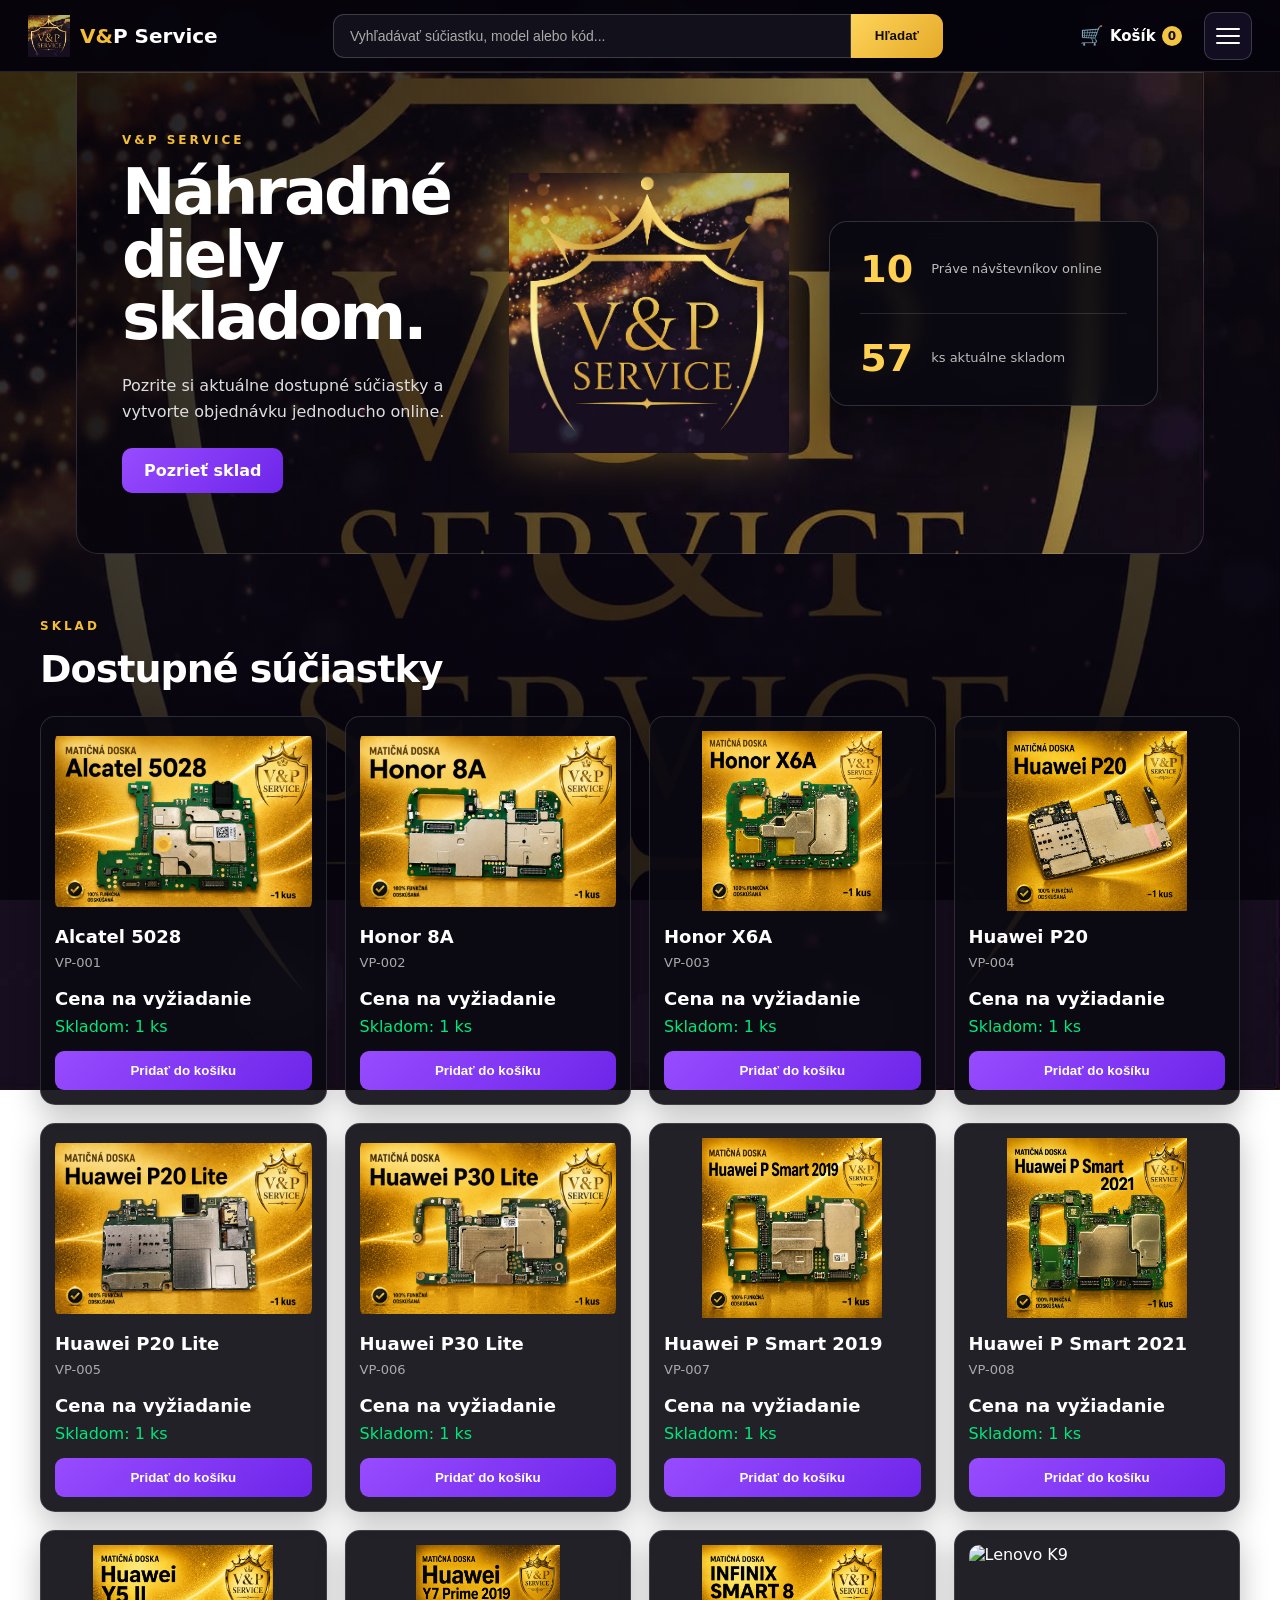
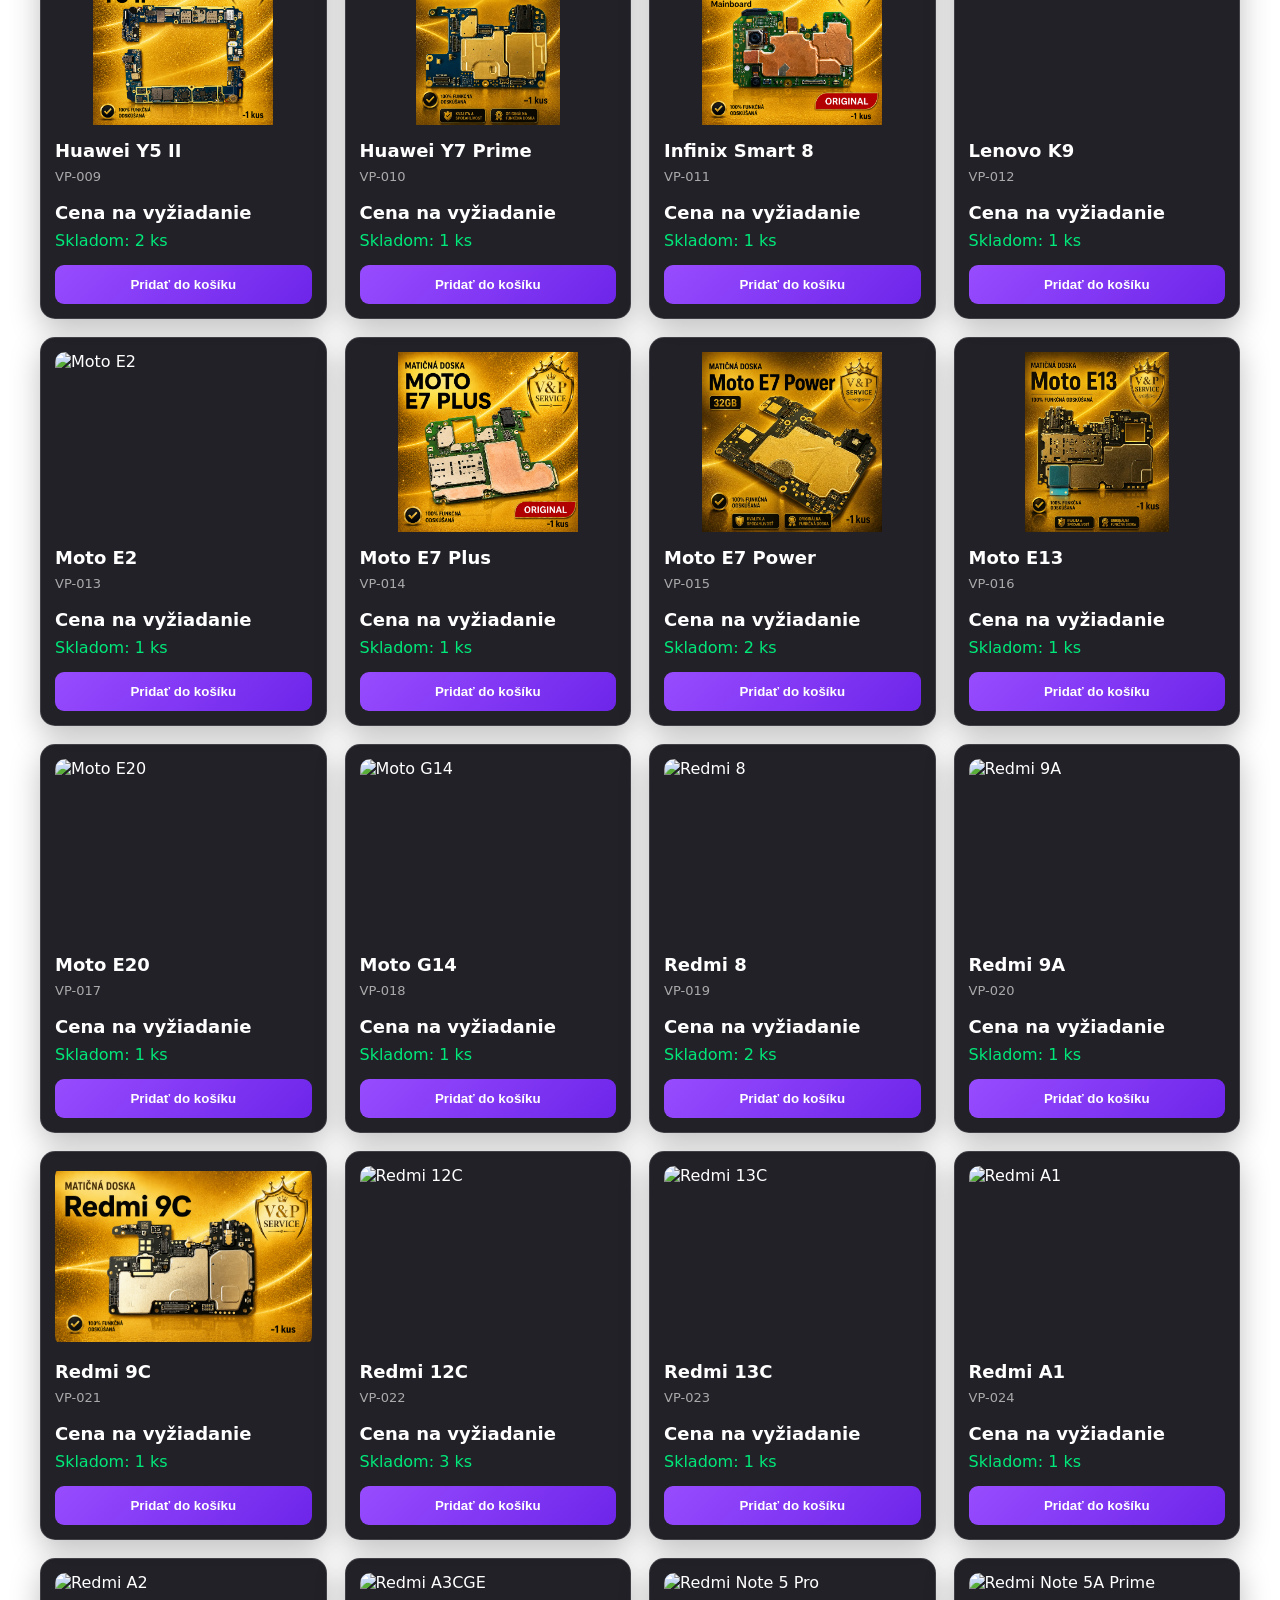
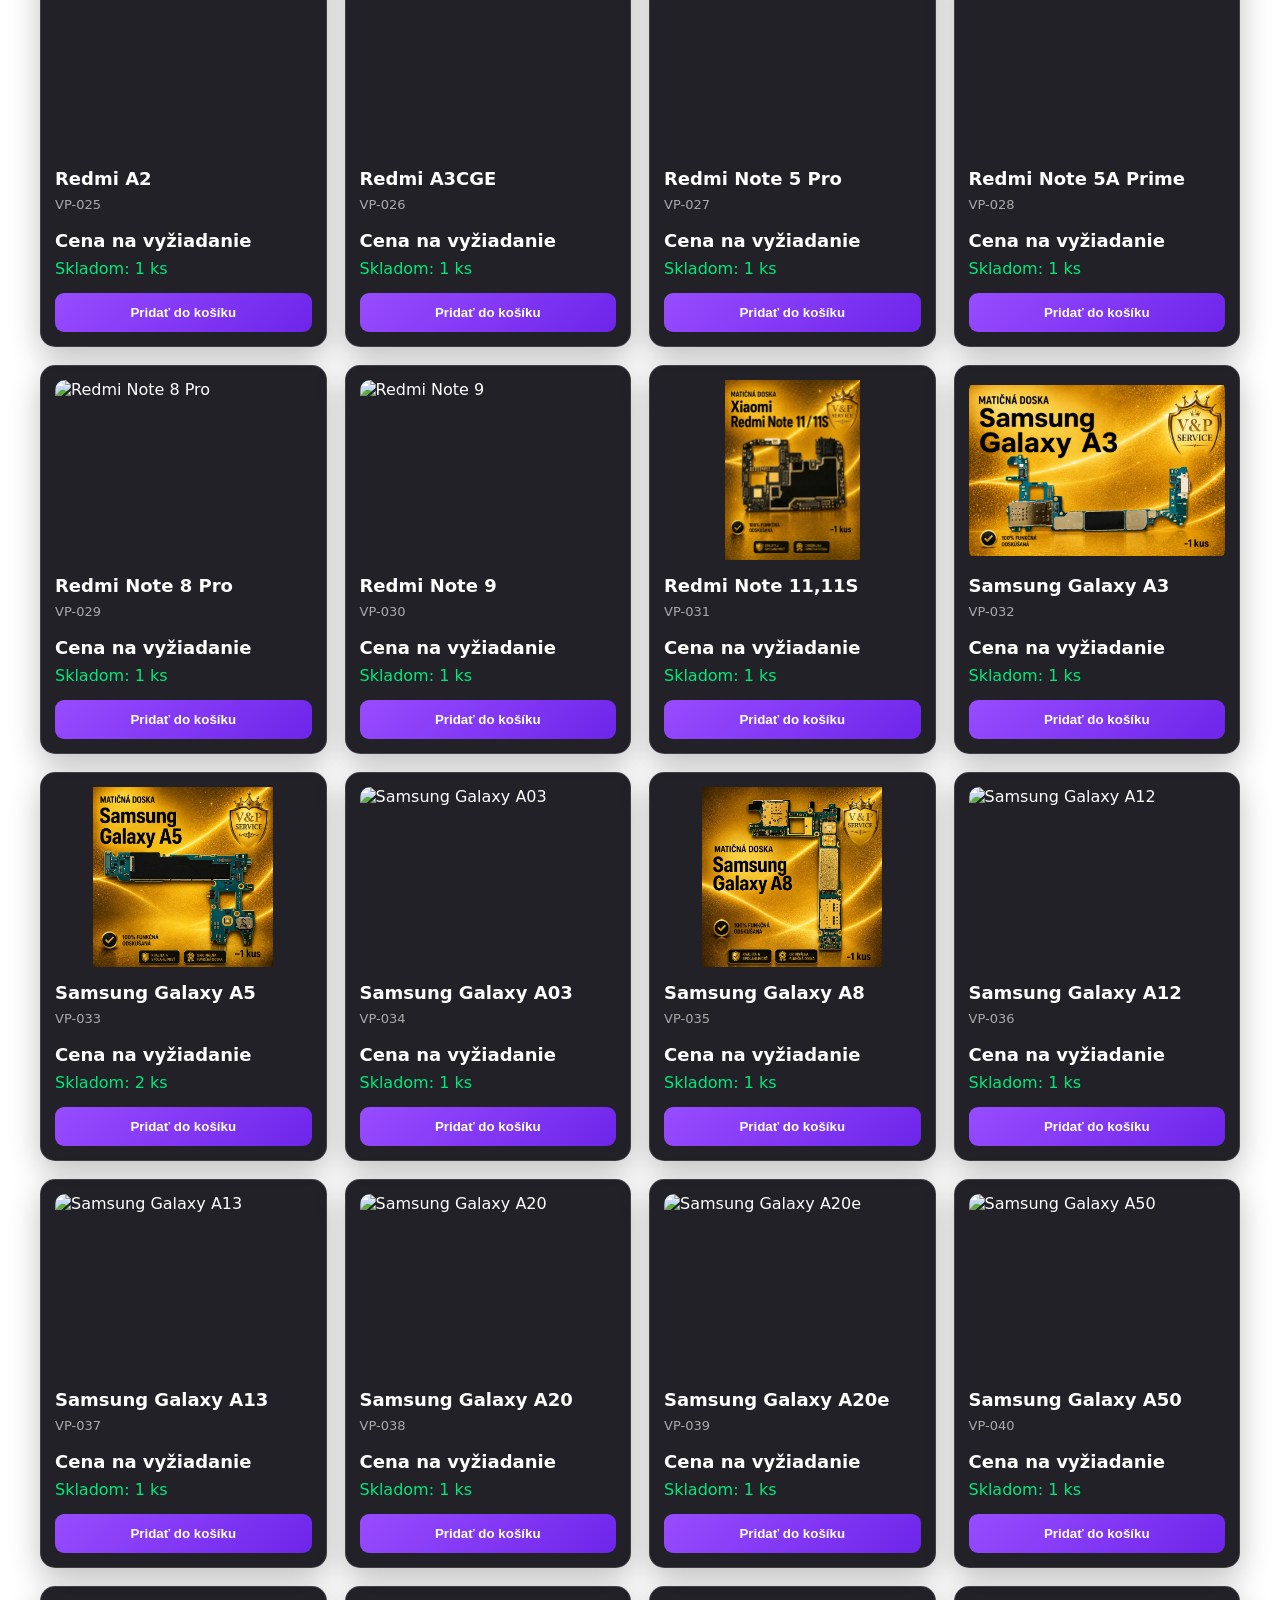
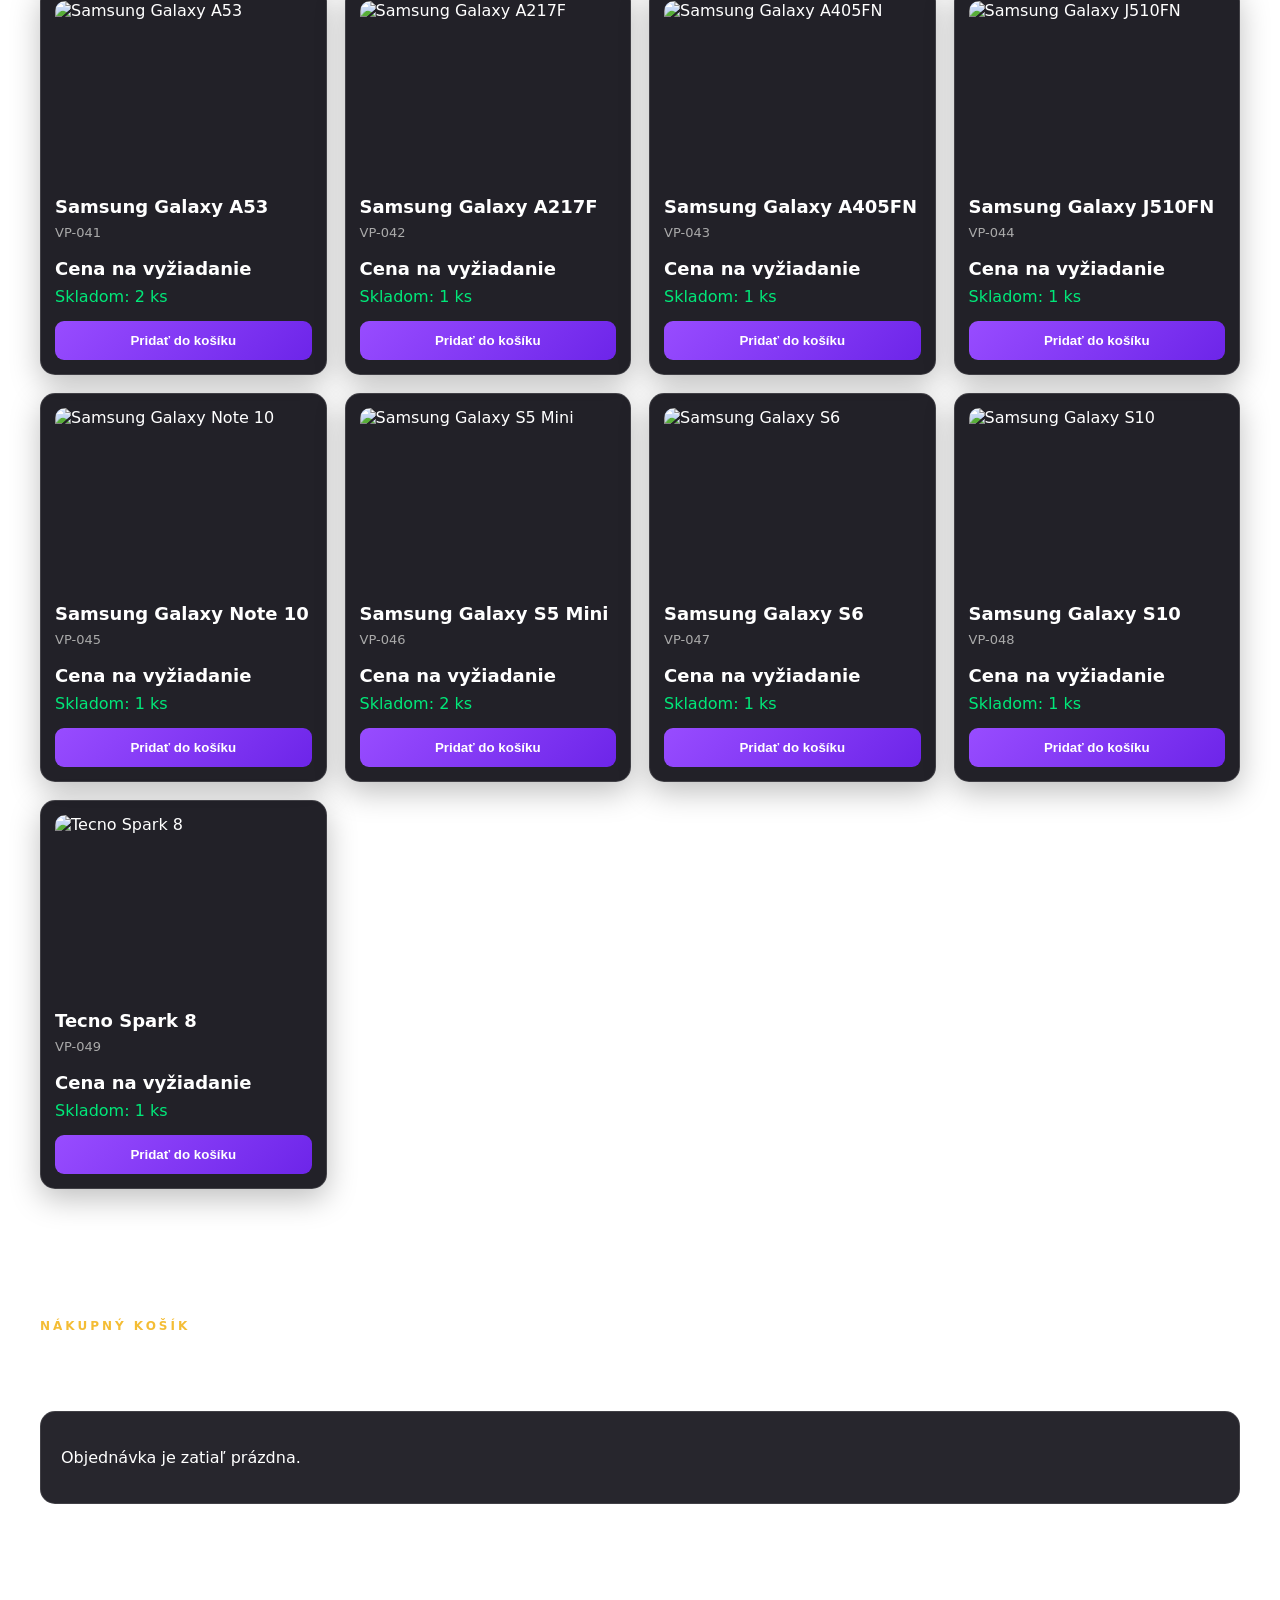
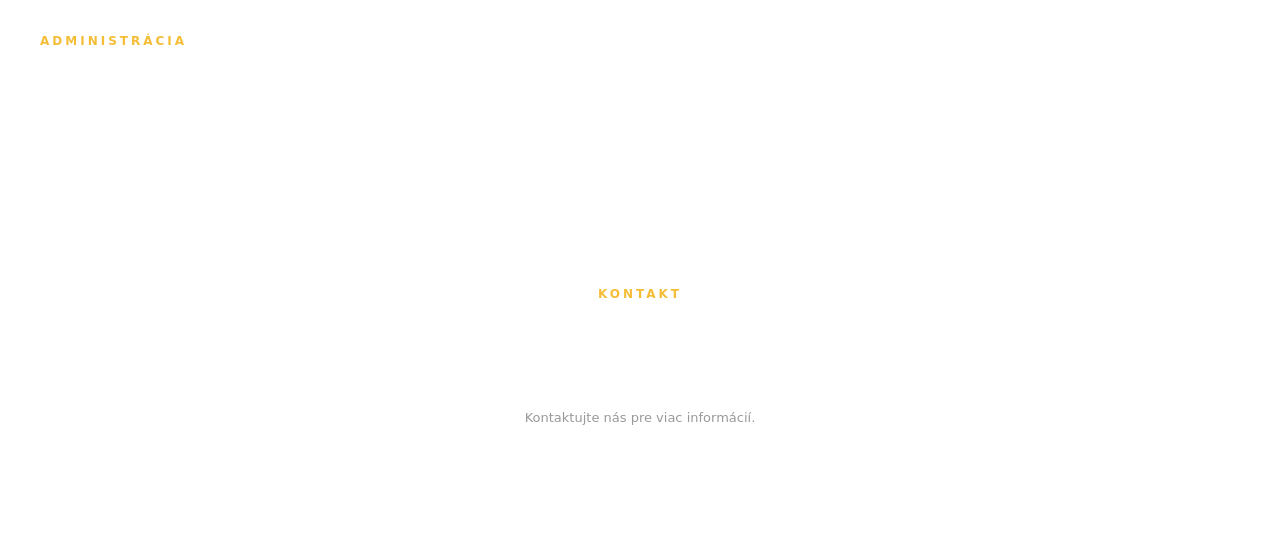
==== commit 693096ca: "Implement cart item counter in index.html Added cart item counter functionality and styles." ====
--- a/index.html
+++ b/index.html
@@ -58,7 +58,6 @@
       line-height: 1;
     }
 
-
     /* ================================
        TRI ČIARKY
     ================================= */
@@ -97,7 +96,6 @@
       border-color: rgba(244,197,66,0.7);
     }
 
-
     /* ================================
        ROZBALOVACIE MENU
     ================================= */
@@ -147,6 +145,32 @@
       color: #f4c542;
     }
 
+    /* ================================
+       POČET POLOŽIEK V KOŠÍKU
+    ================================= */
+
+    .cart-link {
+      position: relative;
+    }
+
+    .cart-count {
+      min-width: 20px;
+      height: 20px;
+      padding: 0 6px;
+
+      display: inline-flex;
+      align-items: center;
+      justify-content: center;
+
+      border-radius: 999px;
+
+      background: #f4c542;
+      color: #120d1d;
+
+      font-size: 12px;
+      font-weight: 800;
+      line-height: 1;
+    }
 
     /* ================================
        MOBIL
@@ -246,6 +270,14 @@
 
         <span class="cart-text">
           Košík
+        </span>
+
+        <span
+          id="cartCount"
+          class="cart-count"
+          aria-label="Počet položiek v košíku"
+        >
+          0
         </span>
 
       </a>
@@ -687,6 +719,66 @@
   </script>
 
 
+  <!-- POČÍTADLO POLOŽIEK V KOŠÍKU -->
+  <script>
+    document.addEventListener("DOMContentLoaded", function () {
+
+      const cartCount =
+        document.getElementById("cartCount");
+
+      if (!cartCount) return;
+
+      let count = 0;
+
+
+      function updateCartCount() {
+
+        cartCount.textContent = count;
+
+      }
+
+
+      updateCartCount();
+
+
+      /*
+        Funguje aj pre tlačidlá,
+        ktoré app.js vytvorí až neskôr.
+      */
+
+      document.addEventListener("click", function (event) {
+
+        const button =
+          event.target.closest("button");
+
+        if (!button) return;
+
+
+        const text =
+          button.textContent
+            .trim()
+            .toLowerCase();
+
+
+        if (
+          text.includes("pridať do košíku") ||
+          text.includes("pridat do kosiku") ||
+          text.includes("pridať do objednávky") ||
+          text.includes("pridat do objednavky")
+        ) {
+
+          count++;
+
+          updateCartCount();
+
+        }
+
+      }, true);
+
+    });
+  </script>
+
+
 </body>
 
 </html>
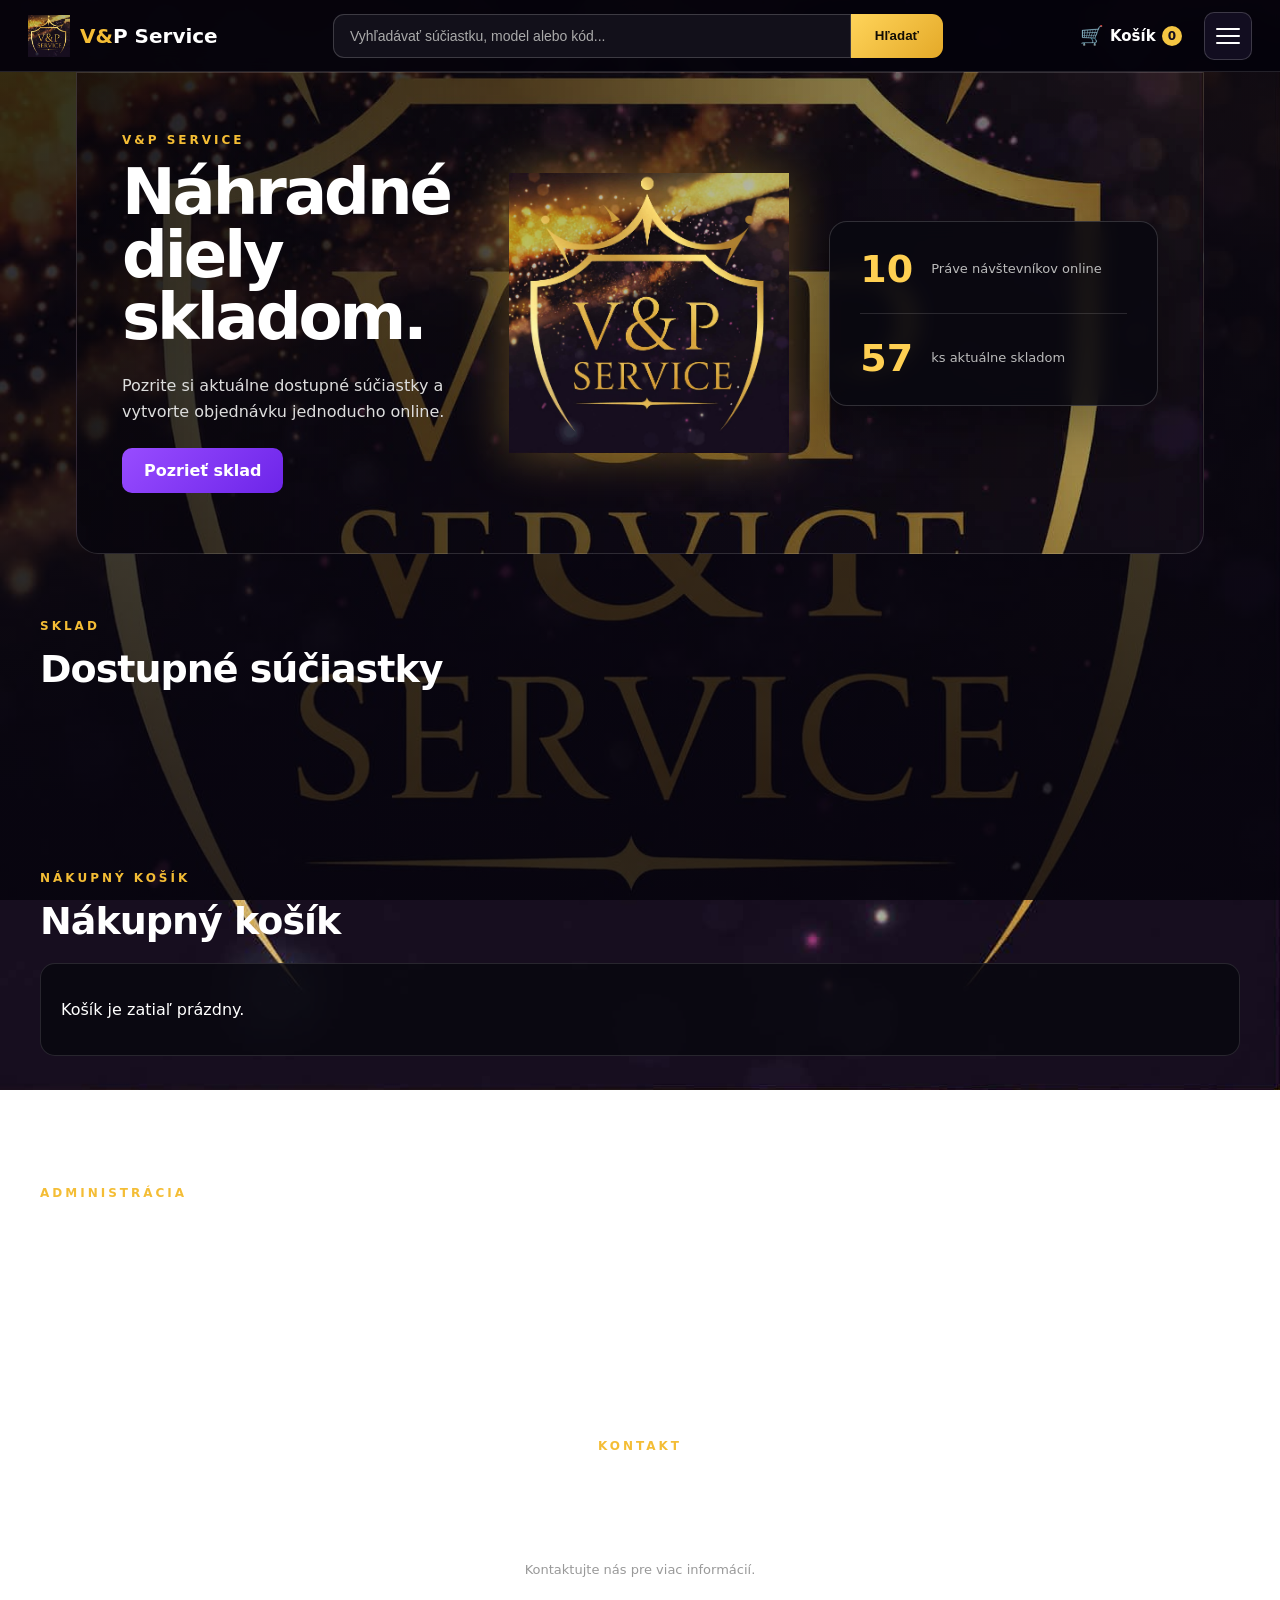
==== commit 0cffeb77: "Update comments and styles in index.html Refactor comments and improve styling for categories and ca" ====
--- a/index.html
+++ b/index.html
@@ -10,16 +10,16 @@
   <link rel="stylesheet" href="styles.css">
 
   <style>
-    /* ================================
+
+    /* =====================================================
        HORNÁ LIŠTA
-    ================================= */
+    ===================================================== */
 
     .topbar {
       position: relative;
       z-index: 1000;
     }
 
-    /* Pravá časť hlavičky */
     .topbar-actions {
       display: flex;
       align-items: center;
@@ -27,11 +27,14 @@
       margin-left: auto;
     }
 
-    /* ================================
+
+    /* =====================================================
        KOŠÍK
-    ================================= */
+    ===================================================== */
 
     .cart-link {
+      position: relative;
+
       display: flex;
       align-items: center;
       gap: 6px;
@@ -49,7 +52,7 @@
     }
 
     .cart-link:hover {
-      background: rgba(255, 255, 255, 0.08);
+      background: rgba(255,255,255,0.08);
       color: #f4c542;
     }
 
@@ -58,9 +61,29 @@
       line-height: 1;
     }
 
-    /* ================================
+    .cart-count {
+      min-width: 20px;
+      height: 20px;
+      padding: 0 6px;
+
+      display: inline-flex;
+      align-items: center;
+      justify-content: center;
+
+      border-radius: 999px;
+
+      background: #f4c542;
+      color: #120d1d;
+
+      font-size: 12px;
+      font-weight: 800;
+      line-height: 1;
+    }
+
+
+    /* =====================================================
        TRI ČIARKY
-    ================================= */
+    ===================================================== */
 
     .menu-btn {
       width: 48px;
@@ -96,9 +119,10 @@
       border-color: rgba(244,197,66,0.7);
     }
 
-    /* ================================
-       ROZBALOVACIE MENU
-    ================================= */
+
+    /* =====================================================
+       ROZBAĽOVACIE MENU
+    ===================================================== */
 
     .menu {
       position: absolute;
@@ -123,6 +147,7 @@
       z-index: 9999;
     }
 
+    .menu.show,
     .menu.open {
       display: flex;
     }
@@ -145,36 +170,90 @@
       color: #f4c542;
     }
 
-    /* ================================
-       POČET POLOŽIEK V KOŠÍKU
-    ================================= */
-
-    .cart-link {
-      position: relative;
-    }
-
-    .cart-count {
-      min-width: 20px;
-      height: 20px;
-      padding: 0 6px;
-
-      display: inline-flex;
+
+    /* =====================================================
+       KATEGÓRIE
+    ===================================================== */
+
+    #categoryFilters {
+      width: 100%;
+
+      display: flex;
+      flex-wrap: wrap;
       align-items: center;
-      justify-content: center;
-
-      border-radius: 999px;
-
+
+      gap: 10px;
+
+      margin: 0 0 25px 0;
+      padding: 0;
+    }
+
+    #categoryFilters .category-btn {
+      appearance: none;
+      -webkit-appearance: none;
+
+      cursor: pointer;
+
+      padding: 11px 17px;
+
+      border: 1px solid rgba(244,197,66,0.35);
+      border-radius: 10px;
+
+      background: rgba(18,13,29,0.92);
+      color: white;
+
+      font-family: inherit;
+      font-size: 14px;
+      font-weight: 600;
+
+      line-height: 1.2;
+
+      transition:
+        background 0.2s ease,
+        color 0.2s ease,
+        border-color 0.2s ease,
+        transform 0.2s ease,
+        box-shadow 0.2s ease;
+    }
+
+    #categoryFilters .category-btn:hover {
+      background: rgba(244,197,66,0.15);
+      border-color: #f4c542;
+      color: #f4c542;
+
+      transform: translateY(-1px);
+
+      box-shadow:
+        0 4px 12px rgba(0,0,0,0.25);
+    }
+
+    #categoryFilters .category-btn.active {
       background: #f4c542;
       color: #120d1d;
 
-      font-size: 12px;
-      font-weight: 800;
-      line-height: 1;
-    }
-
-    /* ================================
+      border-color: #f4c542;
+
+      box-shadow:
+        0 4px 14px rgba(244,197,66,0.25);
+    }
+
+    #categoryFilters .category-btn.active:hover {
+      background: #ffd65c;
+      color: #120d1d;
+    }
+
+    #categoryFilters .category-btn:active {
+      transform: scale(0.97);
+    }
+
+    #categoryFilters .category-btn:focus {
+      outline: none;
+    }
+
+
+    /* =====================================================
        MOBIL
-    ================================= */
+    ===================================================== */
 
     @media (max-width: 700px) {
 
@@ -194,7 +273,37 @@
         right: 10px;
       }
 
-    }
+      #categoryFilters {
+        gap: 8px;
+        margin-bottom: 20px;
+      }
+
+      #categoryFilters .category-btn {
+        padding: 9px 12px;
+        font-size: 13px;
+        border-radius: 9px;
+      }
+
+    }
+
+
+    /* =====================================================
+       VEĽMI MALÉ MOBILY
+    ===================================================== */
+
+    @media (max-width: 450px) {
+
+      #categoryFilters {
+        gap: 7px;
+      }
+
+      #categoryFilters .category-btn {
+        padding: 8px 10px;
+        font-size: 12px;
+      }
+
+    }
+
   </style>
 
 </head>
@@ -203,14 +312,15 @@
 <body>
 
 
-  <!-- ==========================================
+  <!-- =====================================================
        HORNÁ LIŠTA
-  =========================================== -->
+  ===================================================== -->
 
   <header class="topbar">
 
 
     <!-- LOGO + NÁZOV -->
+
     <div class="brand">
 
       <img
@@ -227,6 +337,7 @@
 
 
     <!-- VYHĽADÁVANIE -->
+
     <form
       id="searchForm"
       class="top-search"
@@ -250,14 +361,13 @@
     </form>
 
 
-    <!-- ======================================
-         PRAVÁ ČASŤ
-    ======================================= -->
+    <!-- PRAVÁ ČASŤ -->
 
     <div class="topbar-actions">
 
 
       <!-- KOŠÍK -->
+
       <a
         href="#objednavka"
         class="cart-link"
@@ -284,6 +394,7 @@
 
 
       <!-- TRI ČIARKY -->
+
       <button
         id="menuButton"
         class="menu-btn"
@@ -302,9 +413,7 @@
     </div>
 
 
-    <!-- ======================================
-         MENU PO KLIKNUTÍ NA TRI ČIARKY
-    ======================================= -->
+    <!-- MENU -->
 
     <nav
       id="mobileMenu"
@@ -333,16 +442,16 @@
 
 
 
-  <!-- ==========================================
+  <!-- =====================================================
        HLAVNÝ OBSAH
-  =========================================== -->
+  ===================================================== -->
 
   <main>
 
 
-    <!-- ======================================
+    <!-- ===================================================
          HERO
-    ======================================= -->
+    =================================================== -->
 
     <section class="hero">
 
@@ -350,6 +459,7 @@
 
 
         <!-- ĽAVÁ ČASŤ -->
+
         <div class="hero-text">
 
           <div class="eyebrow">
@@ -377,6 +487,7 @@
 
 
         <!-- STREDNÉ LOGO -->
+
         <div class="hero-logo">
 
           <img
@@ -388,10 +499,12 @@
 
 
         <!-- ŠTATISTIKY -->
+
         <div class="hero-card">
 
 
           <!-- ONLINE -->
+
           <div class="stat">
 
             <strong id="onlineNumber">
@@ -409,6 +522,7 @@
 
 
           <!-- SKLAD -->
+
           <div class="stat">
 
             <strong id="stockCount">
@@ -429,9 +543,9 @@
 
 
 
-    <!-- ======================================
+    <!-- ===================================================
          SKLAD
-    ======================================= -->
+    =================================================== -->
 
     <section
       id="sklad"
@@ -456,16 +570,37 @@
 
 
       <!-- INFORMÁCIA O VYHĽADÁVANÍ -->
+
       <div
         id="searchInfo"
         class="search-info"
       ></div>
 
 
-      <!--
-        APP.JS SEM VLOŽÍ PRODUKTY
-        AJ S ICH OBRÁZKAMI
-      -->
+      <!-- =================================================
+           KATEGÓRIE
+
+           JavaScript ich automaticky naplní:
+           Všetky súčiastky
+           Matičné dosky
+           Batérie
+           Displeje
+           Odtlačky prstov
+           Konektory
+           Kamery
+           Reproduktory
+           Kryty
+           Flex káble
+      ================================================== -->
+
+      <div
+        id="categoryFilters"
+      ></div>
+
+
+      <!-- =================================================
+           PRODUKTY
+      ================================================== -->
 
       <div
         id="products"
@@ -476,9 +611,9 @@
 
 
 
-    <!-- ======================================
+    <!-- ===================================================
          OBJEDNÁVKA / KOŠÍK
-    ======================================= -->
+    =================================================== -->
 
     <section
       id="objednavka"
@@ -505,9 +640,9 @@
 
 
 
-    <!-- ======================================
+    <!-- ===================================================
          ADMINISTRÁCIA
-    ======================================= -->
+    =================================================== -->
 
     <section
       id="administracia"
@@ -530,9 +665,9 @@
 
 
 
-    <!-- ======================================
+    <!-- ===================================================
          KONTAKT
-    ======================================= -->
+    =================================================== -->
 
     <section
       id="kontakt"
@@ -562,25 +697,48 @@
 
 
 
-  <!-- ==========================================
-       PÔVODNÝ APP.JS
-  =========================================== -->
-
-  <script src="app.js"></script>
-
-
-  <!-- ==========================================
-       DOPLNKOVÉ ÚPRAVY
-  =========================================== -->
+  <!-- =====================================================
+       DÔLEŽITÉ:
+       POUŽÍVAME VERZIU JAVASCRIPTU S KATEGÓRIAMI
+  ===================================================== -->
+
+  <script src="app_kategorie_upraveny.js"></script>
+
+
+  <!-- =====================================================
+       DOPLNKOVÉ FUNKCIE
+  ===================================================== -->
 
   <script>
 
     document.addEventListener("DOMContentLoaded", function () {
 
 
-      /* ========================================
-         TRI ČIARKY -> OTVORIŤ / ZAVRIEŤ MENU
-      ======================================== */
+      /* =================================================
+         ONLINE NÁVŠTEVNÍCI
+         10 ↔ 9 každých 10 sekúnd
+      ================================================= */
+
+      const onlineNumber =
+        document.getElementById("onlineNumber");
+
+      let online = 10;
+
+      setInterval(function () {
+
+        online = online === 10 ? 9 : 10;
+
+        if (onlineNumber) {
+          onlineNumber.textContent = online;
+        }
+
+      }, 10000);
+
+
+
+      /* =================================================
+         MENU
+      ================================================= */
 
       const menuButton =
         document.getElementById("menuButton");
@@ -591,49 +749,35 @@
 
       if (menuButton && mobileMenu) {
 
-        menuButton.addEventListener("click", function (event) {
-
-          event.stopPropagation();
-
-          const isOpen =
-            mobileMenu.classList.toggle("open");
-
-          menuButton.setAttribute(
-            "aria-expanded",
-            isOpen ? "true" : "false"
-          );
-
-        });
-
-
-        /* klik mimo menu -> zavrie menu */
-
-        document.addEventListener("click", function (event) {
-
-          if (
-            !mobileMenu.contains(event.target) &&
-            !menuButton.contains(event.target)
-          ) {
-
-            mobileMenu.classList.remove("open");
+
+        menuButton.addEventListener(
+          "click",
+          function (event) {
+
+            event.stopPropagation();
+
+            const isOpen =
+              mobileMenu.classList.toggle("open");
 
             menuButton.setAttribute(
               "aria-expanded",
-              "false"
+              isOpen ? "true" : "false"
             );
 
           }
-
-        });
-
-
-        /* klik na položku menu -> zavrie menu */
-
-        mobileMenu
-          .querySelectorAll("a")
-          .forEach(function (link) {
-
-            link.addEventListener("click", function () {
+        );
+
+
+        /* Klik mimo menu */
+
+        document.addEventListener(
+          "click",
+          function (event) {
+
+            if (
+              !mobileMenu.contains(event.target) &&
+              !menuButton.contains(event.target)
+            ) {
 
               mobileMenu.classList.remove("open");
 
@@ -642,29 +786,60 @@
                 "false"
               );
 
-            });
+            }
+
+          }
+        );
+
+
+        /* Klik na položku menu */
+
+        mobileMenu
+          .querySelectorAll("a")
+          .forEach(function (link) {
+
+            link.addEventListener(
+              "click",
+              function () {
+
+                mobileMenu.classList.remove("open");
+
+                menuButton.setAttribute(
+                  "aria-expanded",
+                  "false"
+                );
+
+              }
+            );
 
           });
 
       }
 
 
-      /* ========================================
-         "PRIDAŤ DO OBJEDNÁVKY"
-         -> "PRIDAŤ DO KOŠÍKU"
-      ======================================== */
+
+      /* =================================================
+         PREMENOVANIE TLAČIDLA
+         PRIDAŤ DO OBJEDNÁVKY
+         →
+         PRIDAŤ DO KOŠÍKU
+      ================================================= */
 
       function changeButtonText() {
 
         document
-          .querySelectorAll("button")
+          .querySelectorAll("#products button")
           .forEach(function (button) {
 
-            if (
+            const text =
               button.textContent
                 .trim()
-                .toLowerCase()
-                .includes("pridať do objednávky")
+                .toLowerCase();
+
+
+            if (
+              text.includes("pridať do objednávky") ||
+              text.includes("pridat do objednavky")
             ) {
 
               button.textContent =
@@ -676,12 +851,6 @@
 
       }
 
-
-      /*
-        app.js môže produkty vytvoriť až
-        po načítaní stránky, preto kontrolujeme
-        tlačidlá ešte niekoľkokrát.
-      */
 
       changeButtonText();
 
@@ -691,13 +860,15 @@
       setTimeout(changeButtonText, 3000);
 
 
-      /* ========================================
-         SLEDOVANIE NOVO VYTVORENÝCH PRODUKTOV
-      ======================================== */
+
+      /* =================================================
+         SLEDOVANIE NOVÝCH PRODUKTOV
+      ================================================= */
 
       const products =
         document.getElementById("products");
 
+
       if (products) {
 
         const observer =
@@ -705,35 +876,66 @@
 
             changeButtonText();
 
+            updateCartCount();
+
           });
 
-        observer.observe(products, {
-          childList: true,
-          subtree: true
-        });
-
-      }
-
-    });
-
-  </script>
-
-
-  <!-- POČÍTADLO POLOŽIEK V KOŠÍKU -->
-  <script>
-    document.addEventListener("DOMContentLoaded", function () {
+
+        observer.observe(
+          products,
+          {
+            childList: true,
+            subtree: true
+          }
+        );
+
+      }
+
+
+
+      /* =================================================
+         POČET POLOŽIEK V KOŠÍKU
+      ================================================= */
 
       const cartCount =
         document.getElementById("cartCount");
 
-      if (!cartCount) return;
-
-      let count = 0;
-
 
       function updateCartCount() {
 
-        cartCount.textContent = count;
+        if (!cartCount) {
+          return;
+        }
+
+
+        try {
+
+          const savedCart =
+            JSON.parse(
+              localStorage.getItem("vp_cart") || "[]"
+            );
+
+
+          const total =
+            savedCart.reduce(
+              function (sum, item) {
+
+                return sum + (
+                  Number(item.amount) || 0
+                );
+
+              },
+              0
+            );
+
+
+          cartCount.textContent = total;
+
+        } catch (error) {
+
+          cartCount.textContent = "0";
+
+        }
 
       }
 
@@ -741,41 +943,47 @@
       updateCartCount();
 
 
-      /*
-        Funguje aj pre tlačidlá,
-        ktoré app.js vytvorí až neskôr.
-      */
-
-      document.addEventListener("click", function (event) {
-
-        const button =
-          event.target.closest("button");
-
-        if (!button) return;
-
-
-        const text =
-          button.textContent
-            .trim()
-            .toLowerCase();
-
-
-        if (
-          text.includes("pridať do košíku") ||
-          text.includes("pridat do kosiku") ||
-          text.includes("pridať do objednávky") ||
-          text.includes("pridat do objednavky")
-        ) {
-
-          count++;
-
-          updateCartCount();
+      /* Po pridaní do košíka aktualizovať číslo */
+
+      document.addEventListener(
+        "click",
+        function (event) {
+
+          const button =
+            event.target.closest(
+              "#products button"
+            );
+
+
+          if (!button) {
+            return;
+          }
+
+
+          setTimeout(
+            updateCartCount,
+            100
+          );
+
+          setTimeout(
+            updateCartCount,
+            500
+          );
 
         }
-
-      }, true);
+      );
+
+
+      /* Aktualizovať aj pri návrate na stránku */
+
+      window.addEventListener(
+        "focus",
+        updateCartCount
+      );
+
 
     });
+
   </script>
 
 
